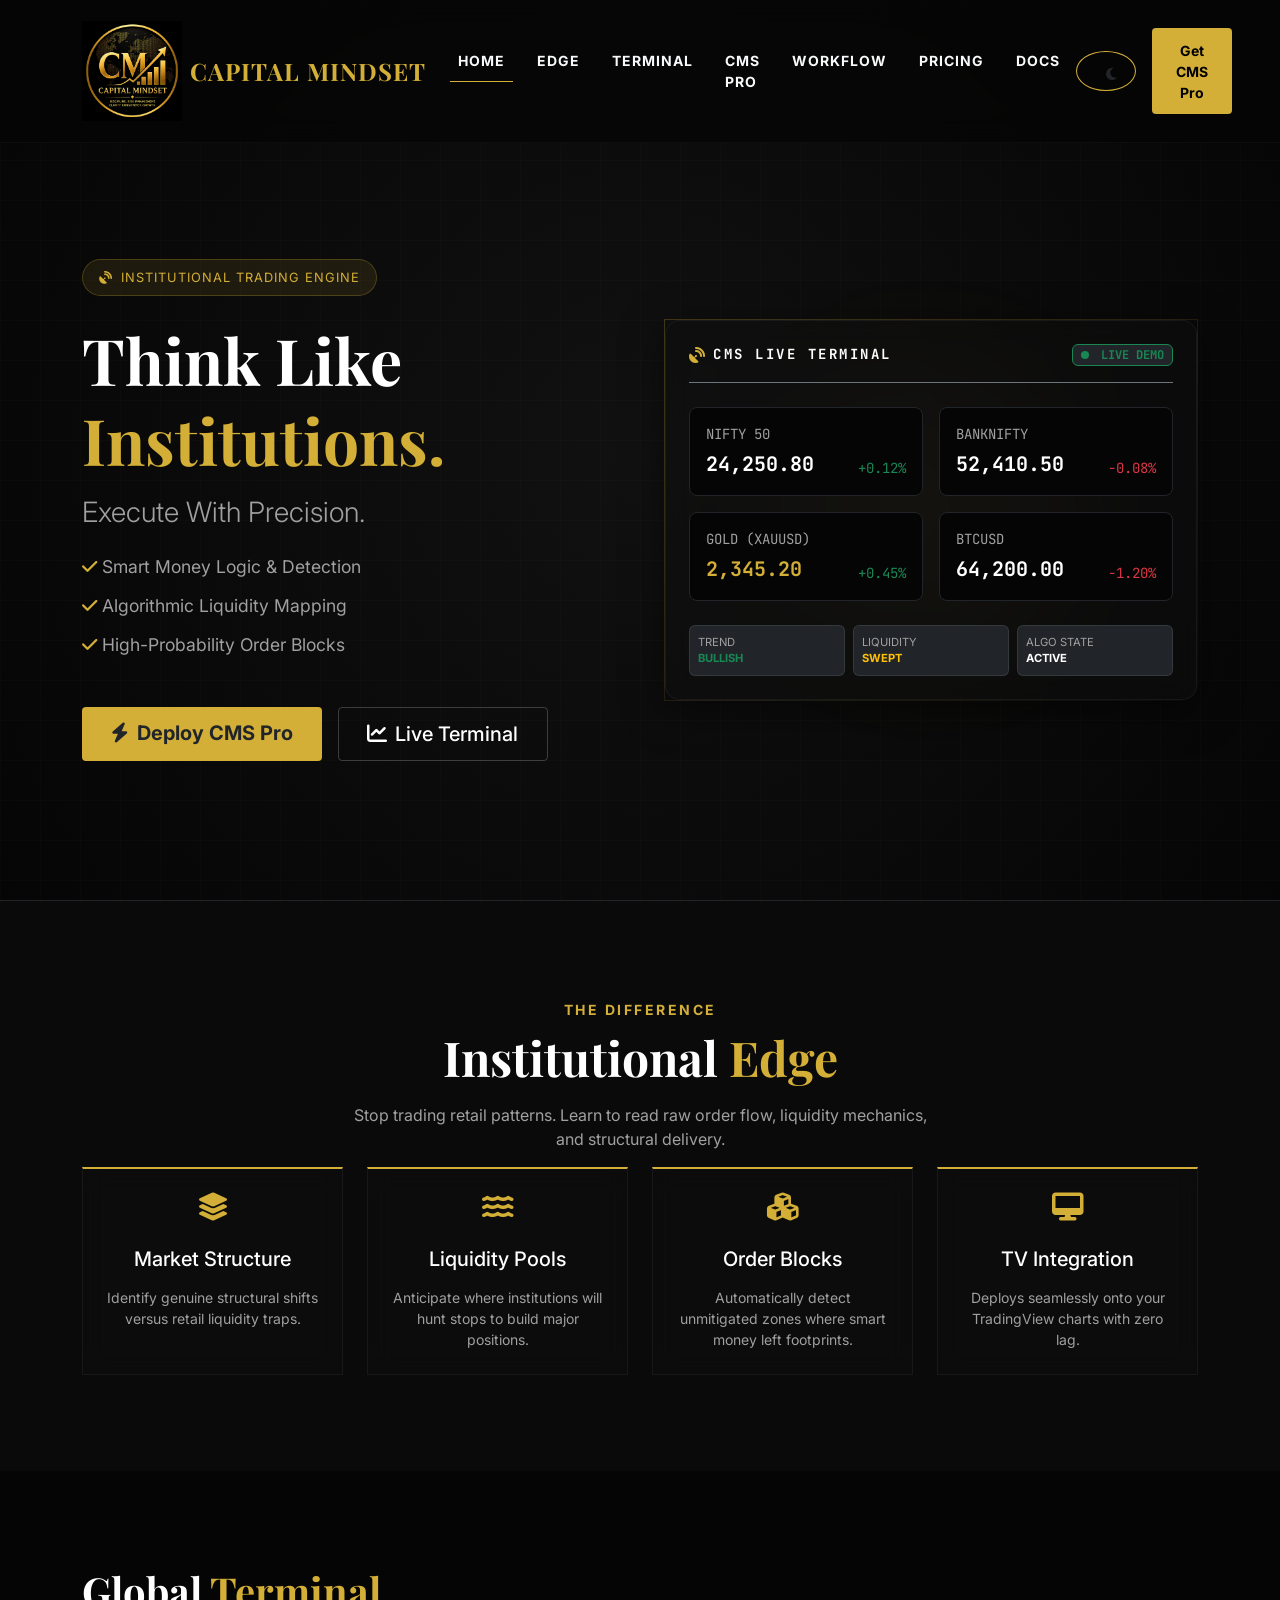
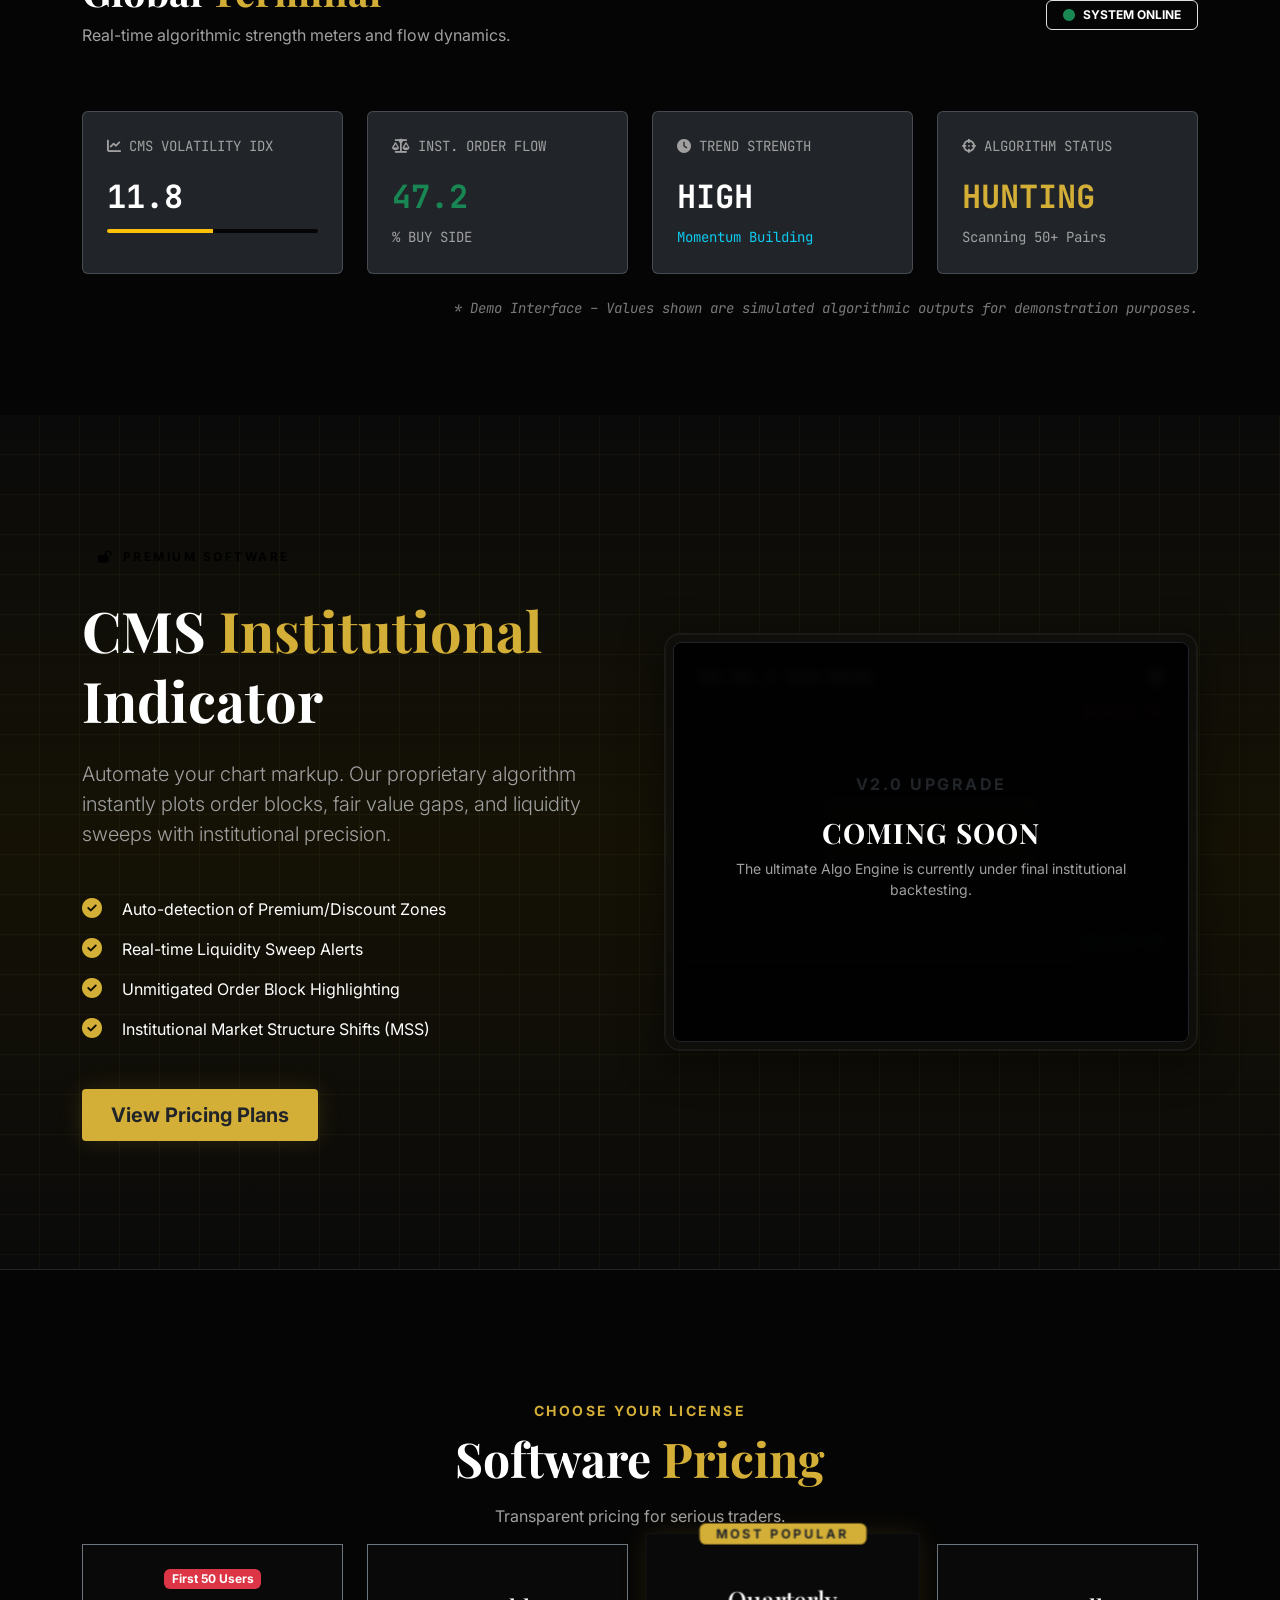
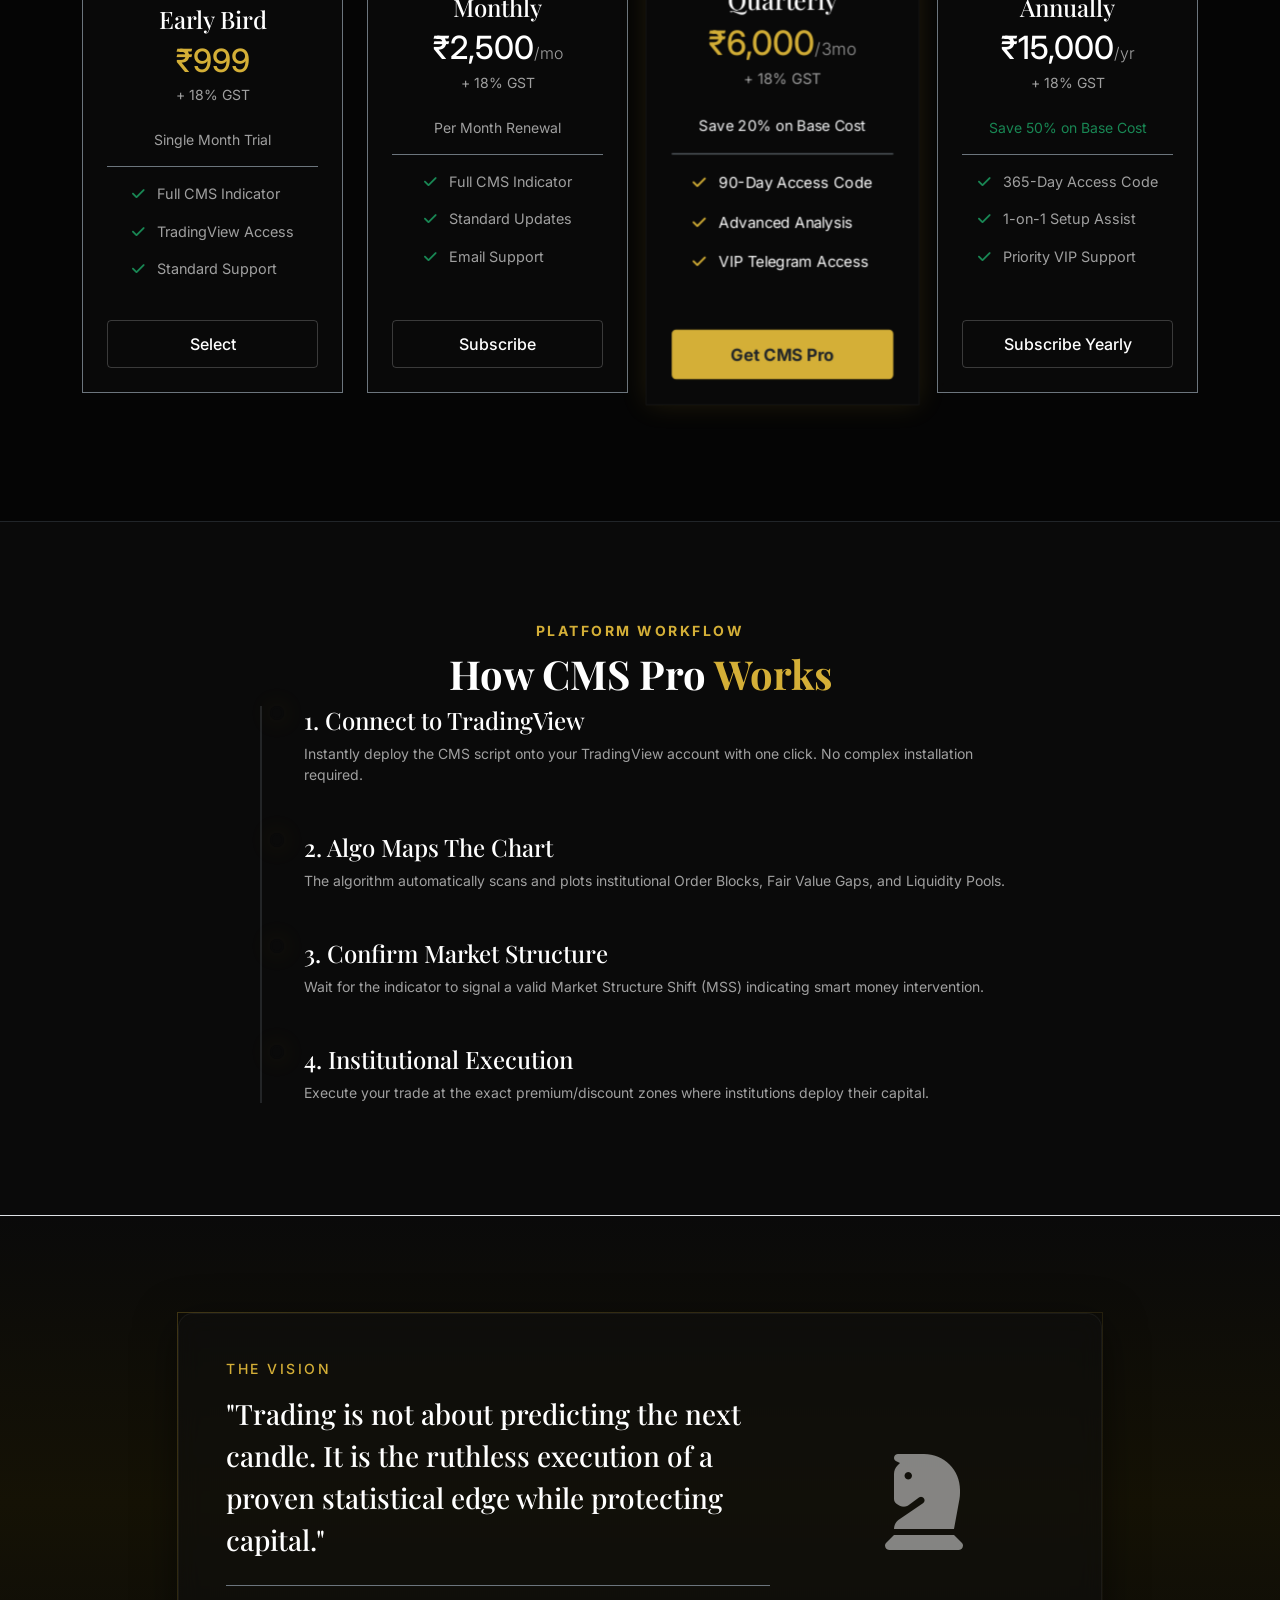
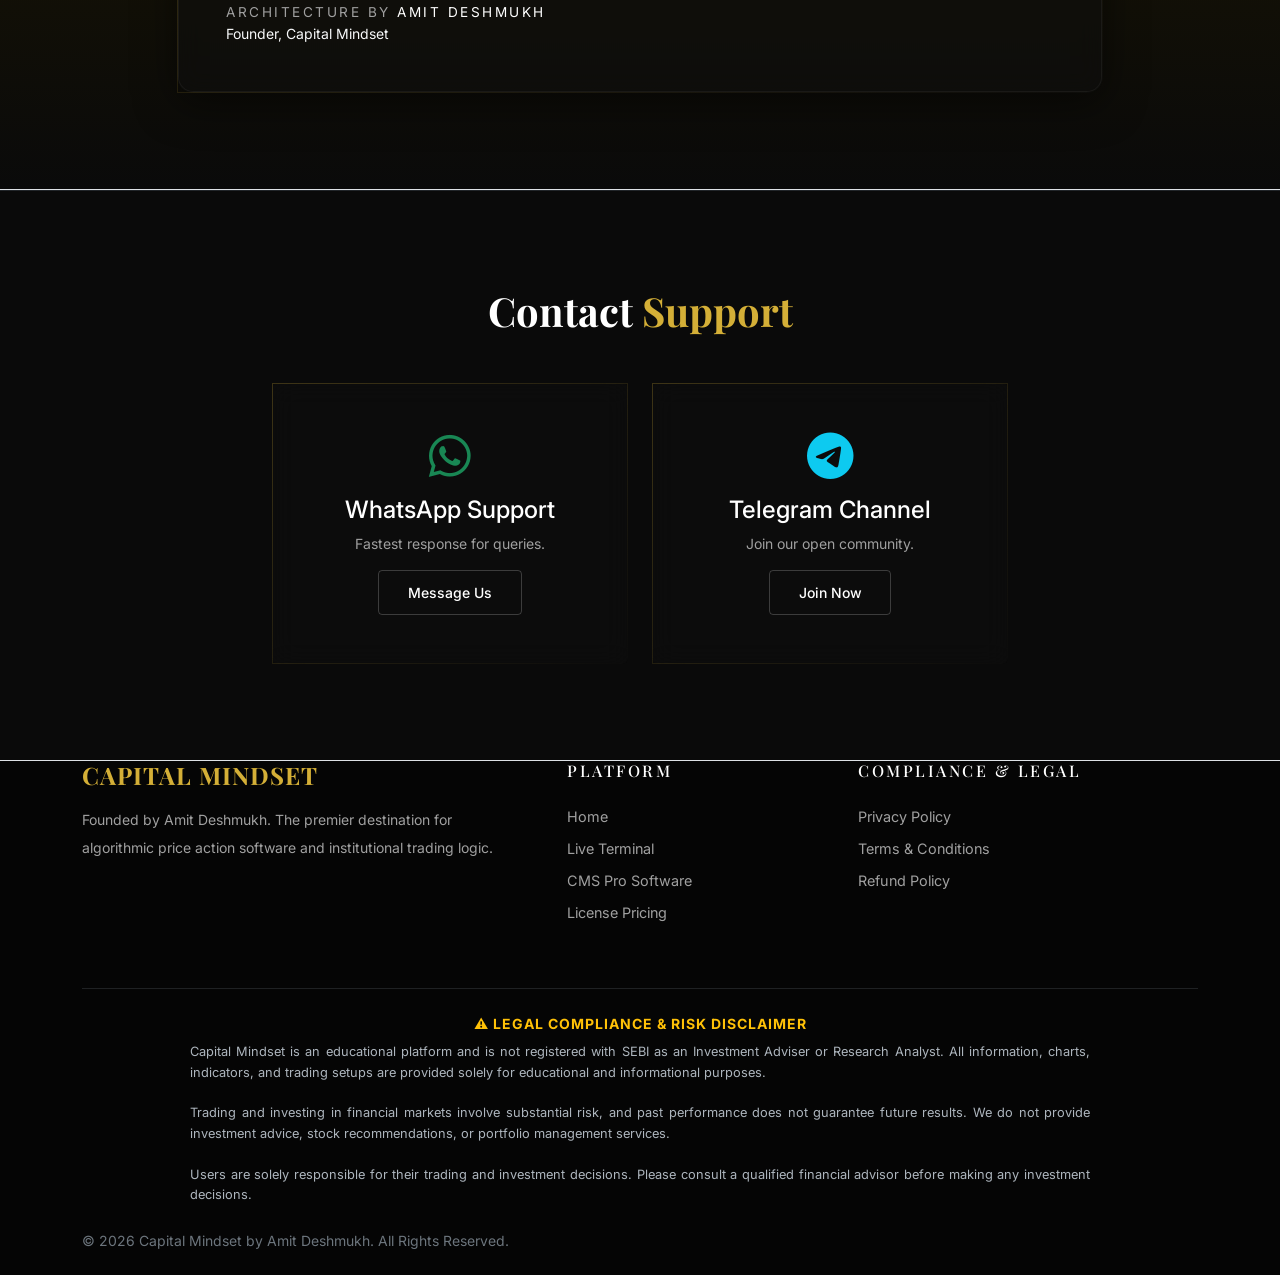
==== index.html @ cb942482 "Update index.html" ====
<!DOCTYPE html>
<html lang="en">
<head>
    <meta charset="UTF-8">
    <meta name="viewport" content="width=device-width, initial-scale=1.0">
    
    <!-- SEO & Advanced Meta Tags -->
    <title>Capital Mindset | Institutional Trading Intelligence Platform</title>
    <meta name="description" content="Access CMS Pro, the premium institutional trading intelligence platform built for serious traders. Track Smart Money Concepts, Order Blocks, and Liquidity zones.">
    <meta name="keywords" content="Capital Mindset, Amit Deshmukh, Institutional Trading, Price Action, CMS Indicator, Nifty Analysis, TradingView, Smart Money Concepts">
    <meta name="author" content="Amit Deshmukh | Capital Mindset">
    <meta name="robots" content="index, follow">
    <meta name="theme-color" content="#0a0a0a">
    
    <!-- Canonical & Favicon -->
    <link rel="canonical" href="https://capitalmindset.co.in/">
    <link rel="icon" href="logo.png" type="image/png">

    <!-- Open Graph / Social Media -->
    <meta property="og:title" content="Capital Mindset | Institutional Edge">
    <meta property="og:description" content="Master the markets with institutional concepts, advanced risk management, and the CMS Indicator.">
    <meta property="og:type" content="website">
    <meta property="og:url" content="https://capitalmindset.co.in/">
    <meta property="og:image" content="https://capitalmindset.co.in/logo.png">
    
    <!-- Twitter Cards -->
    <meta name="twitter:card" content="summary_large_image">
    <meta name="twitter:title" content="Capital Mindset | Institutional Edge">
    <meta name="twitter:description" content="Think Like Institutions. Trade With Discipline.">
    <meta name="twitter:image" content="https://capitalmindset.co.in/logo.png">

    <!-- Schema Markup -->
    <script type="application/ld+json">
    {
      "@context": "https://schema.org",
      "@type": "SoftwareApplication",
      "name": "CMS Pro Indicator",
      "applicationCategory": "FinanceApplication",
      "url": "https://capitalmindset.co.in",
      "publisher": {
        "@type": "Organization",
        "name": "Capital Mindset",
        "founder": {
          "@type": "Person",
          "name": "Amit Deshmukh"
        }
      }
    }
    </script>

    <!-- Fonts (Preloaded for Performance) -->
    <link rel="preconnect" href="https://fonts.googleapis.com">
    <link rel="preconnect" href="https://fonts.gstatic.com" crossorigin>
    <link href="https://fonts.googleapis.com/css2?family=Playfair+Display:ital,wght@0,400;0,600;0,700;1,400&family=Inter:wght@300;400;500;600&family=JetBrains+Mono:wght@400;700&display=swap" rel="stylesheet">

    <!-- Frameworks -->
    <link href="https://cdn.jsdelivr.net/npm/bootstrap@5.3.2/dist/css/bootstrap.min.css" rel="stylesheet">
    <link rel="stylesheet" href="https://cdnjs.cloudflare.com/ajax/libs/font-awesome/6.4.2/css/all.min.css">
    <link href="https://unpkg.com/aos@2.3.1/dist/aos.css" rel="stylesheet">

    <!-- Custom CSS -->
    <link rel="stylesheet" href="style.css">
</head>
<body class="dark-theme">

    <!-- Scroll Progress Bar -->
    <div class="scroll-progress-container">
        <div class="scroll-progress-bar" id="scrollBar"></div>
    </div>

    <!-- Loading Screen -->
    <div id="loader" class="loader-wrapper">
        <div class="loader-content">
            <div class="cms-logo-spinner mb-4 mx-auto">CM</div>
            <h4 class="gold-text font-heading text-uppercase tracking-widest mb-2 text-center">Capital Mindset</h4>
            <p class="text-gray small terminal-font text-center" id="loader-text">Loading Institutional Data... 0%</p>
        </div>
    </div>

    <!-- Premium Sticky Navbar -->
    <nav class="navbar navbar-expand-lg fixed-top glass-nav" id="mainNav">
        <div class="container align-items-center">
            <!-- Logo and Brand -->
            <a class="navbar-brand d-flex align-items-center gap-2 custom-brand" href="#home">
                <img src="logo.png" class="nav-logo" alt="Capital Mindset Logo" style="height: 100px; width: auto;" loading="lazy">                <span class="gold-text fw-bold text-uppercase brand-text font-heading">Capital Mindset</span>
            </a>
            
            <!-- Toggle for Mobile -->
            <button class="navbar-toggler custom-toggler" type="button" data-bs-toggle="collapse" data-bs-target="#navbarNav">
                <i class="fas fa-bars gold-text"></i>
            </button>
            
            <div class="collapse navbar-collapse" id="navbarNav">
                <ul class="navbar-nav mx-auto text-uppercase small fw-bold tracking-wide">
                    <li class="nav-item"><a class="nav-link active" href="#home">Home</a></li>
                    <li class="nav-item"><a class="nav-link" href="#edge">Edge</a></li>
                    <li class="nav-item"><a class="nav-link" href="#terminal">Terminal</a></li>
                    <li class="nav-item"><a class="nav-link" href="#cms-indicator">CMS Pro</a></li>
                    <li class="nav-item"><a class="nav-link" href="#workflow">Workflow</a></li>
                    <li class="nav-item"><a class="nav-link" href="#pricing">Pricing</a></li>
                    <li class="nav-item"><a class="nav-link" href="docs.html">Docs</a></li>
                </ul>
                
                <div class="nav-actions d-flex gap-3 mt-3 mt-lg-0 align-items-center">
                    <!-- Theme Toggle Button -->
                    <button id="theme-toggle" class="btn btn-sm" style="border-radius: 50%; width: 40px; height: 40px; border: 1px solid var(--gold);">
                        <i class="fas fa-moon"></i>
                    </button>
                    <a href="#pricing" class="btn btn-gold btn-sm px-4 fw-bold">Get CMS Pro</a>
                </div>
            </div>
        </div>
    </nav>

    <!-- Split Hero Section -->
    <section id="home" class="hero-section position-relative d-flex align-items-center">
        <div class="hero-bg-overlay"></div>
        <div class="container position-relative z-1 pt-5">
            <div class="row align-items-center g-5 mt-4">
                
                <!-- Left Column: Branding & CTA -->
                <div class="col-lg-6 text-center text-lg-start pe-lg-5" data-aos="fade-right">
                    <div class="badge-premium mb-4 d-inline-block">
                        <i class="fas fa-satellite-dish gold-text me-2"></i>Institutional Trading Engine
                    </div>
                    <h1 class="display-3 fw-bold text-white font-heading mb-3 lh-sm">
                        Think Like <span class="gold-text">Institutions.</span>
                    </h1>
                    <h2 class="h3 text-gray fw-light mb-4">Execute With Precision.</h2>
                    
                    <ul class="hero-features list-unstyled text-gray mb-5 text-start d-inline-block d-lg-block font-body">
                        <li><i class="fas fa-check gold-text"></i> Smart Money Logic & Detection</li>
                        <li><i class="fas fa-check gold-text"></i> Algorithmic Liquidity Mapping</li>
                        <li><i class="fas fa-check gold-text"></i> High-Probability Order Blocks</li>
                    </ul>
                    
                    <div class="d-flex flex-column flex-sm-row gap-3 justify-content-center justify-content-lg-start">
                        <a href="#pricing" class="btn btn-gold btn-lg text-dark fw-bold"><i class="fas fa-bolt me-2"></i>Deploy CMS Pro</a>
                        <a href="#terminal" class="btn btn-outline-light btn-lg"><i class="fas fa-chart-line me-2"></i>Live Terminal</a>
                    </div>
                </div>

                <!-- Right Column: Premium Live Dashboard -->
                <div class="col-lg-6" data-aos="fade-left" data-aos-delay="200">
                    <div class="hero-glow"></div>
                    <div class="glass-panel p-4 rounded-4 shadow-premium border-gradient">
                        <div class="d-flex justify-content-between align-items-center mb-4 border-bottom border-secondary pb-3">
                            <div class="d-flex align-items-center gap-2">
                                <i class="fas fa-satellite-dish gold-text blink"></i>
                                <span class="terminal-font text-white fw-bold small tracking-widest">CMS LIVE TERMINAL</span>
                            </div>
                            <span class="badge bg-dark border border-success text-success terminal-font px-2 py-1">
                                <span class="pulse-dot bg-success"></span> LIVE DEMO
                            </span>
                        </div>

                        <!-- Data Grid -->
                        <div class="row g-3 terminal-font">
                            <div class="col-6">
                                <div class="data-card p-3 rounded-3 bg-black border border-dark">
                                    <span class="text-gray small d-block mb-1">NIFTY 50</span>
                                    <div class="d-flex justify-content-between align-items-end">
                                        <span class="text-white fs-5 fw-bold sim-val" data-base="24250.80">24,250.80</span>
                                        <span class="text-success small sim-pct">+0.12%</span>
                                    </div>
                                </div>
                            </div>
                            <div class="col-6">
                                <div class="data-card p-3 rounded-3 bg-black border border-dark">
                                    <span class="text-gray small d-block mb-1">BANKNIFTY</span>
                                    <div class="d-flex justify-content-between align-items-end">
                                        <span class="text-white fs-5 fw-bold sim-val" data-base="52410.50">52,410.50</span>
                                        <span class="text-danger small sim-pct">-0.08%</span>
                                    </div>
                                </div>
                            </div>
                            <div class="col-6">
                                <div class="data-card p-3 rounded-3 bg-black border border-dark">
                                    <span class="text-gray small d-block mb-1">GOLD (XAUUSD)</span>
                                    <div class="d-flex justify-content-between align-items-end">
                                        <span class="gold-text fs-5 fw-bold sim-val" data-base="2345.20">2,345.20</span>
                                        <span class="text-success small sim-pct">+0.45%</span>
                                    </div>
                                </div>
                            </div>
                            <div class="col-6">
                                <div class="data-card p-3 rounded-3 bg-black border border-dark">
                                    <span class="text-gray small d-block mb-1">BTCUSD</span>
                                    <div class="d-flex justify-content-between align-items-end">
                                        <span class="text-white fs-5 fw-bold sim-val" data-base="64200.00">64,200.00</span>
                                        <span class="text-danger small sim-pct">-1.20%</span>
                                    </div>
                                </div>
                            </div>
                        </div>

                        <!-- Technical Metrics -->
                        <div class="row g-2 mt-3 text-uppercase small" style="font-size: 0.7rem;">
                            <div class="col-4"><div class="metric-box p-2 bg-dark rounded border border-secondary border-opacity-25"><span class="text-gray d-block">Trend</span><span class="text-success fw-bold">BULLISH</span></div></div>
                            <div class="col-4"><div class="metric-box p-2 bg-dark rounded border border-secondary border-opacity-25"><span class="text-gray d-block">Liquidity</span><span class="text-warning fw-bold">SWEPT</span></div></div>
                            <div class="col-4"><div class="metric-box p-2 bg-dark rounded border border-secondary border-opacity-25"><span class="text-gray d-block">Algo State</span><span class="text-white fw-bold">ACTIVE</span></div></div>
                        </div>
                    </div>
                </div>
            </div>
        </div>
    </section>

    <!-- Institutional Edge -->
    <section id="edge" class="py-6 border-top border-dark">
        <div class="container">
            <div class="text-center mb-6" data-aos="fade-up">
                <span class="gold-text text-uppercase tracking-widest small fw-bold">The Difference</span>
                <h2 class="display-5 fw-bold text-white mt-2 font-heading">Institutional <span class="gold-text">Edge</span></h2>
                <p class="text-gray mx-auto mt-3 max-w-600">Stop trading retail patterns. Learn to read raw order flow, liquidity mechanics, and structural delivery.</p>
            </div>

            <div class="row g-4">
                <div class="col-lg-3 col-md-6" data-aos="zoom-in" data-aos-delay="0">
                    <div class="glass-card p-4 h-100 text-center hover-glow border-top-gradient">
                        <div class="icon-wrapper mb-4 mx-auto"><i class="fas fa-layer-group gold-text fs-3"></i></div>
                        <h4 class="text-white h5">Market Structure</h4>
                        <p class="text-gray small mt-3 mb-0">Identify genuine structural shifts versus retail liquidity traps.</p>
                    </div>
                </div>
                <div class="col-lg-3 col-md-6" data-aos="zoom-in" data-aos-delay="100">
                    <div class="glass-card p-4 h-100 text-center hover-glow border-top-gradient">
                        <div class="icon-wrapper mb-4 mx-auto"><i class="fas fa-water gold-text fs-3"></i></div>
                        <h4 class="text-white h5">Liquidity Pools</h4>
                        <p class="text-gray small mt-3 mb-0">Anticipate where institutions will hunt stops to build major positions.</p>
                    </div>
                </div>
                <div class="col-lg-3 col-md-6" data-aos="zoom-in" data-aos-delay="200">
                    <div class="glass-card p-4 h-100 text-center hover-glow border-top-gradient">
                        <div class="icon-wrapper mb-4 mx-auto"><i class="fas fa-cubes gold-text fs-3"></i></div>
                        <h4 class="text-white h5">Order Blocks</h4>
                        <p class="text-gray small mt-3 mb-0">Automatically detect unmitigated zones where smart money left footprints.</p>
                    </div>
                </div>
                <div class="col-lg-3 col-md-6" data-aos="zoom-in" data-aos-delay="300">
                    <div class="glass-card p-4 h-100 text-center hover-glow border-top-gradient">
                        <div class="icon-wrapper mb-4 mx-auto"><i class="fas fa-desktop gold-text fs-3"></i></div>
                        <h4 class="text-white h5">TV Integration</h4>
                        <p class="text-gray small mt-3 mb-0">Deploys seamlessly onto your TradingView charts with zero lag.</p>
                    </div>
                </div>
            </div>
        </div>
    </section>

    <!-- Live Market Terminal Section -->
    <section id="terminal" class="py-6 bg-black position-relative">
        <div class="container">
            <div class="row align-items-center mb-5">
                <div class="col-md-8" data-aos="fade-right">
                    <h2 class="display-6 fw-bold text-white font-heading">Global <span class="gold-text">Terminal</span></h2>
                    <p class="text-gray">Real-time algorithmic strength meters and flow dynamics.</p>
                </div>
                <div class="col-md-4 text-md-end" data-aos="fade-left">
                    <span class="badge border border-gold text-gold px-3 py-2"><i class="fas fa-circle text-success blink me-2"></i>SYSTEM ONLINE</span>
                </div>
            </div>

            <div class="row g-4 terminal-font">
                <div class="col-lg-3 col-sm-6" data-aos="fade-up">
                    <div class="p-4 bg-dark rounded border border-secondary border-opacity-50 h-100">
                        <div class="text-gray small text-uppercase mb-3"><i class="fas fa-chart-line me-2"></i>CMS Volatility Idx</div>
                        <div class="fs-2 fw-bold text-white mb-1 counter" data-target="18.45">0</div>
                        <div class="progress mt-2 bg-black" style="height: 4px;">
                            <div class="progress-bar bg-warning w-50"></div>
                        </div>
                    </div>
                </div>
                <div class="col-lg-3 col-sm-6" data-aos="fade-up" data-aos-delay="100">
                    <div class="p-4 bg-dark rounded border border-secondary border-opacity-50 h-100">
                        <div class="text-gray small text-uppercase mb-3"><i class="fas fa-balance-scale me-2"></i>Inst. Order Flow</div>
                        <div class="fs-2 fw-bold text-success mb-1 counter" data-target="76.2">0</div>
                        <span class="small text-gray">% BUY SIDE</span>
                    </div>
                </div>
                <div class="col-lg-3 col-sm-6" data-aos="fade-up" data-aos-delay="200">
                    <div class="p-4 bg-dark rounded border border-secondary border-opacity-50 h-100">
                        <div class="text-gray small text-uppercase mb-3"><i class="fas fa-clock me-2"></i>Trend Strength</div>
                        <div class="fs-2 fw-bold text-white mb-1">HIGH</div>
                        <span class="small text-info">Momentum Building</span>
                    </div>
                </div>
                <div class="col-lg-3 col-sm-6" data-aos="fade-up" data-aos-delay="300">
                    <div class="p-4 bg-dark rounded border border-secondary border-opacity-50 h-100">
                        <div class="text-gray small text-uppercase mb-3"><i class="fas fa-crosshairs me-2"></i>Algorithm Status</div>
                        <div class="fs-2 fw-bold gold-text mb-1">HUNTING</div>
                        <span class="small text-gray">Scanning 50+ Pairs</span>
                    </div>
                </div>
            </div>
            <div class="text-gray small mt-4 fst-italic terminal-font opacity-75 text-end">
                * Demo Interface – Values shown are simulated algorithmic outputs for demonstration purposes.
            </div>
        </div>
    </section>

    <!-- CMS Institutional Indicator Section (Updated with Coming Soon) -->
    <section id="cms-indicator" class="py-7 bg-premium-gradient position-relative overflow-hidden">
        <div class="bg-grid-overlay"></div>
        <div class="container position-relative z-1">
            <div class="row align-items-center g-5">
                <div class="col-lg-6 text-center text-lg-start" data-aos="fade-right">
                    <span class="badge bg-gold text-black px-3 py-2 fw-bold tracking-widest mb-4">
                        <i class="fas fa-lock-open me-2"></i>PREMIUM SOFTWARE
                    </span>
                    <h2 class="display-4 fw-bold text-white font-heading lh-sm mb-4">
                        CMS <span class="gold-text">Institutional</span> Indicator
                    </h2>
                    <p class="text-gray lead mb-5">Automate your chart markup. Our proprietary algorithm instantly plots order blocks, fair value gaps, and liquidity sweeps with institutional precision.</p>
                    
                    <ul class="list-unstyled text-white mb-5 d-flex flex-column gap-3">
                        <li><i class="fas fa-check-circle gold-text me-3 fs-5"></i> Auto-detection of Premium/Discount Zones</li>
                        <li><i class="fas fa-check-circle gold-text me-3 fs-5"></i> Real-time Liquidity Sweep Alerts</li>
                        <li><i class="fas fa-check-circle gold-text me-3 fs-5"></i> Unmitigated Order Block Highlighting</li>
                        <li><i class="fas fa-check-circle gold-text me-3 fs-5"></i> Institutional Market Structure Shifts (MSS)</li>
                    </ul>

                    <div class="d-flex flex-column flex-sm-row gap-3">
                        <a href="#pricing" class="btn btn-gold btn-lg shadow-gold text-dark fw-bold">View Pricing Plans</a>
                    </div>
                </div>

                <div class="col-lg-6" data-aos="zoom-in">
                    <div class="glass-panel p-2 rounded-4 shadow-premium border-gold position-relative">
                        <!-- Dashboard Preview with Coming Soon Overlay -->
                        <div class="bg-black rounded-3 p-4 border border-dark position-relative overflow-hidden" style="min-height: 400px;">
                            
                            <!-- Coming Soon Blur Overlay -->
                            <div class="position-absolute w-100 h-100 top-0 start-0 d-flex flex-column justify-content-center align-items-center z-2" style="background: rgba(0,0,0,0.75); backdrop-filter: blur(5px);">
                                <span class="badge bg-gold text-dark px-3 py-2 fs-6 mb-3 tracking-widest fw-bold">V2.0 UPGRADE</span>
                                <h3 class="text-white font-heading fw-bold tracking-wide">COMING SOON</h3>
                                <p class="text-gray small text-center px-4">The ultimate Algo Engine is currently under final institutional backtesting.</p>
                            </div>

                            <div class="d-flex justify-content-between align-items-center mb-4 pb-2 border-bottom border-secondary opacity-25">
                                <span class="text-white terminal-font small">CMS PRO // ALGO ENGINE</span>
                                <i class="fas fa-cog text-gray hover-spin"></i>
                            </div>
                            <div class="mock-chart opacity-25">
                                <div class="chart-line text-danger" style="top: 20%; width: 60%;"></div>
                                <span class="chart-label text-danger small terminal-font position-absolute" style="top: 15%; right: 5%;">BEARISH OB</span>
                                
                                <div class="chart-box bg-gold-transparent border border-gold border-opacity-50 position-absolute" style="top: 40%; left: 30%; width: 40%; height: 60px;"></div>
                                <span class="chart-label gold-text small terminal-font position-absolute" style="top: 45%; left: 45%;">FVG</span>
                                
                                <div class="chart-line text-success" style="bottom: 20%; width: 80%;"></div>
                                <span class="chart-label text-success small terminal-font position-absolute" style="bottom: 22%; right: 5%;">BULLISH OB</span>
                            </div>
                        </div>
                    </div>
                </div>
            </div>
        </div>
    </section>

    <!-- Pricing Plans (Updated for Visibility) -->
    <section id="pricing" class="py-7 bg-black border-top border-dark">
        <div class="container">
            <div class="text-center mb-6" data-aos="fade-up">
                <span class="gold-text text-uppercase tracking-widest small fw-bold">Choose Your License</span>
                <h2 class="display-5 fw-bold text-white mt-2 font-heading">Software <span class="gold-text">Pricing</span></h2>
                <p class="text-gray mx-auto mt-3">Transparent pricing for serious traders.</p>
            </div>

            <div class="row g-4 justify-content-center align-items-stretch">
                <!-- Early Bird -->
                <div class="col-lg-3 col-md-6" data-aos="fade-up" data-aos-delay="0">
                    <div class="glass-card p-4 h-100 text-center border-secondary hover-lift d-flex flex-column">
                        <span class="badge bg-danger mb-3 mx-auto">First 50 Users</span>
                        <h4 class="text-white font-heading mb-2">Early Bird</h4>
                        <h2 class="gold-text mb-1">₹999</h2>
                        <div class="text-gray small mb-4">+ 18% GST</div>
                        <p class="text-gray small border-bottom border-secondary pb-3">Single Month Trial</p>
                        <ul class="list-unstyled text-start text-gray mb-4 mx-auto flex-grow-1" style="max-width: 200px; font-size: 0.9rem;">
                            <li class="mb-3"><i class="fas fa-check text-success me-2"></i> Full CMS Indicator</li>
                            <li class="mb-3"><i class="fas fa-check text-success me-2"></i> TradingView Access</li>
                            <li class="mb-3"><i class="fas fa-check text-success me-2"></i> Standard Support</li>
                        </ul>
                        <button class="btn btn-outline-light w-100 mt-auto">Select</button>
                    </div>
                </div>

                <!-- Monthly -->
                <div class="col-lg-3 col-md-6" data-aos="fade-up" data-aos-delay="100">
                    <div class="glass-card p-4 h-100 text-center border-secondary hover-lift d-flex flex-column">
                        <h4 class="text-white font-heading mb-2 mt-4">Monthly</h4>
                        <h2 class="text-white mb-1">₹2,500<span class="fs-6 fw-light text-gray">/mo</span></h2>
                        <div class="text-gray small mb-4">+ 18% GST</div>
                        <p class="text-gray small border-bottom border-secondary pb-3">Per Month Renewal</p>
                        <ul class="list-unstyled text-start text-gray mb-4 mx-auto flex-grow-1" style="max-width: 200px; font-size: 0.9rem;">
                            <li class="mb-3"><i class="fas fa-check text-success me-2"></i> Full CMS Indicator</li>
                            <li class="mb-3"><i class="fas fa-check text-success me-2"></i> Standard Updates</li>
                            <li class="mb-3"><i class="fas fa-check text-success me-2"></i> Email Support</li>
                        </ul>
                        <button class="btn btn-outline-light w-100 mt-auto">Subscribe</button>
                    </div>
                </div>

                <!-- Quarterly (Popular) -->
                <div class="col-lg-3 col-md-6" data-aos="fade-up" data-aos-delay="200">
                    <div class="glass-card p-4 h-100 text-center border-gold shadow-gold position-relative transform-scale-105 z-2 d-flex flex-column">
                        <div class="position-absolute top-0 start-50 translate-middle badge text-dark px-3 py-1 fw-bold tracking-widest small" style="background-color: #D4AF37;">MOST POPULAR</div>
                        <h4 class="text-white font-heading mb-2 mt-4">Quarterly</h4>
                        <h2 class="gold-text mb-1">₹6,000<span class="fs-6 text-gray fw-light">/3mo</span></h2>
                        <div class="text-gray small mb-4">+ 18% GST</div>
                        <p class="text-gold small border-bottom border-secondary pb-3">Save 20% on Base Cost</p>
                        <ul class="list-unstyled text-start text-white mb-4 mx-auto flex-grow-1" style="max-width: 200px; font-size: 0.9rem;">
                            <li class="mb-3"><i class="fas fa-check gold-text me-2"></i> 90-Day Access Code</li>
                            <li class="mb-3"><i class="fas fa-check gold-text me-2"></i> Advanced Analysis</li>
                            <li class="mb-3"><i class="fas fa-check gold-text me-2"></i> VIP Telegram Access</li>
                        </ul>
                        <button class="btn btn-gold w-100 mt-auto text-dark fw-bold">Get CMS Pro</button>
                    </div>
                </div>

                <!-- Yearly -->
                <div class="col-lg-3 col-md-6" data-aos="fade-up" data-aos-delay="300">
                    <div class="glass-card p-4 h-100 text-center border-secondary hover-lift d-flex flex-column">
                        <h4 class="text-white font-heading mb-2 mt-4">Annually</h4>
                        <h2 class="text-white mb-1">₹15,000<span class="fs-6 fw-light text-gray">/yr</span></h2>
                        <div class="text-gray small mb-4">+ 18% GST</div>
                        <p class="text-success small border-bottom border-secondary pb-3">Save 50% on Base Cost</p>
                        <ul class="list-unstyled text-start text-gray mb-4 mx-auto flex-grow-1" style="max-width: 200px; font-size: 0.9rem;">
                            <li class="mb-3"><i class="fas fa-check text-success me-2"></i> 365-Day Access Code</li>
                            <li class="mb-3"><i class="fas fa-check text-success me-2"></i> 1-on-1 Setup Assist</li>
                            <li class="mb-3"><i class="fas fa-check text-success me-2"></i> Priority VIP Support</li>
                        </ul>
                        <button class="btn btn-outline-light w-100 mt-auto">Subscribe Yearly</button>
                    </div>
                </div>
            </div>
        </div>
    </section>

    <!-- How CMS Works -->
    <section id="workflow" class="py-6 border-top border-dark">
        <div class="container">
            <div class="text-center mb-6" data-aos="fade-up">
                <span class="gold-text text-uppercase tracking-widest small fw-bold">Platform Workflow</span>
                <h2 class="display-6 fw-bold text-white mt-2 font-heading">How CMS Pro <span class="gold-text">Works</span></h2>
            </div>

            <div class="roadmap-timeline position-relative px-3 mx-auto" style="max-width: 800px;">
                <!-- Line -->
                <div class="position-absolute bg-secondary opacity-25" style="left: 20px; top: 0; bottom: 0; width: 2px;"></div>
                
                <!-- Steps -->
                <div class="roadmap-item position-relative mb-5 ps-5" data-aos="fade-right">
                    <div class="roadmap-dot position-absolute bg-gold rounded-circle shadow-gold" style="left: 14px; top: 0; width: 14px; height: 14px;"></div>
                    <h4 class="text-white font-heading mb-2">1. Connect to TradingView</h4>
                    <p class="text-gray small">Instantly deploy the CMS script onto your TradingView account with one click. No complex installation required.</p>
                </div>
                <div class="roadmap-item position-relative mb-5 ps-5" data-aos="fade-right" data-aos-delay="100">
                    <div class="roadmap-dot position-absolute bg-gold rounded-circle shadow-gold" style="left: 14px; top: 0; width: 14px; height: 14px;"></div>
                    <h4 class="text-white font-heading mb-2">2. Algo Maps The Chart</h4>
                    <p class="text-gray small">The algorithm automatically scans and plots institutional Order Blocks, Fair Value Gaps, and Liquidity Pools.</p>
                </div>
                <div class="roadmap-item position-relative mb-5 ps-5" data-aos="fade-right" data-aos-delay="200">
                    <div class="roadmap-dot position-absolute bg-gold rounded-circle shadow-gold" style="left: 14px; top: 0; width: 14px; height: 14px;"></div>
                    <h4 class="text-white font-heading mb-2">3. Confirm Market Structure</h4>
                    <p class="text-gray small">Wait for the indicator to signal a valid Market Structure Shift (MSS) indicating smart money intervention.</p>
                </div>
                <div class="roadmap-item position-relative ps-5" data-aos="fade-right" data-aos-delay="300">
                    <div class="roadmap-dot position-absolute bg-gold rounded-circle shadow-gold" style="left: 14px; top: 0; width: 14px; height: 14px;"></div>
                    <h4 class="text-white font-heading mb-2">4. Institutional Execution</h4>
                    <p class="text-gray small">Execute your trade at the exact premium/discount zones where institutions deploy their capital.</p>
                </div>
            </div>
        </div>
    </section>

    <!-- PREMIUM FOUNDER SECTION (Subtle) -->
    <section id="founder" class="py-6 bg-premium-gradient position-relative border-top border-bottom border-gold border-opacity-25">
        <div class="container position-relative z-1">
            <div class="row justify-content-center">
                <div class="col-lg-10">
                    <div class="glass-panel p-5 rounded-4 shadow-premium border-gradient" data-aos="fade-up">
                        <div class="row align-items-center">
                            <div class="col-md-8">
                                <h6 class="gold-text tracking-widest text-uppercase small mb-3">The Vision</h6>
                                <h3 class="text-white font-heading mb-4 lh-base">"Trading is not about predicting the next candle. It is the ruthless execution of a proven statistical edge while protecting capital."</h3>
                                
                                <div class="border-top border-secondary pt-3 mt-4">
                                    <p class="text-white mb-0 font-body text-uppercase tracking-widest" style="font-size: 0.85rem;">
                                        <span class="text-gray">Architecture by</span> Amit Deshmukh
                                    </p>
                                    <p class="text-gold small mb-0 font-mono">Founder, Capital Mindset</p>
                                </div>
                            </div>
                            <div class="col-md-4 text-center mt-4 mt-md-0 d-none d-md-block">
                                <i class="fas fa-chess-knight text-gold opacity-50" style="font-size: 6rem;"></i>
                            </div>
                        </div>
                    </div>
                </div>
            </div>
        </div>
    </section>

    <!-- Contact Support -->
    <section id="contact" class="py-6 border-top border-dark">
        <div class="container">
            <h2 class="text-center text-white display-6 fw-bold font-heading mb-5" data-aos="fade-up">Contact <span class="gold-text">Support</span></h2>
            
            <div class="row g-4 justify-content-center">
                <div class="col-lg-4 col-md-6" data-aos="fade-up">
                    <a href="#" class="glass-card p-5 text-center d-block text-decoration-none hover-glow border-gradient rounded h-100">
                        <i class="fab fa-whatsapp fa-3x text-success mb-3"></i>
                        <h4 class="text-white mb-2">WhatsApp Support</h4>
                        <span class="text-gray small d-block mb-3">Fastest response for queries.</span>
                        <span class="btn btn-outline-light btn-sm mt-auto">Message Us</span>
                    </a>
                </div>
                <div class="col-lg-4 col-md-6" data-aos="fade-up" data-aos-delay="100">
    <a href="https://t.me/capitalmindsetofficial" target="_blank" class="glass-card p-5 text-center d-block text-decoration-none hover-glow border-gradient rounded h-100">
        <i class="fab fa-telegram-plane fa-3x text-info mb-3"></i>
        <h4 class="text-white mb-2">Telegram Channel</h4>
        <span class="text-gray small d-block mb-3">Join our open community.</span>
        <span class="btn btn-outline-light btn-sm mt-auto">Join Now</span>
    </a>
</div>

                    
                </div>
            </div>
        </div>
    </section>

    <!-- Premium Footer -->
    <footer class="bg-black pt-6 pb-4 border-top border-gold border-opacity-50 position-relative">
        <div class="container">
            <div class="row g-5 mb-5">
                <!-- Branding -->
                <div class="col-lg-5">
                    <h3 class="gold-text fw-bold text-uppercase brand-text font-heading mb-3">Capital Mindset</h3>
                    <p class="text-gray small mb-4 pe-lg-4 lh-lg">Founded by Amit Deshmukh. The premier destination for algorithmic price action software and institutional trading logic.</p>
                </div>
                
                <!-- Links -->
                <div class="col-lg-3 col-md-6">
                    <h5 class="text-white font-heading mb-4 fs-6 text-uppercase tracking-widest">Platform</h5>
                    <ul class="list-unstyled footer-links">
                        <li><a href="#home">Home</a></li>
                        <li><a href="#terminal">Live Terminal</a></li>
                        <li><a href="#cms-indicator">CMS Pro Software</a></li>
                        <li><a href="#pricing">License Pricing</a></li>
                    </ul>
                </div>
                
                <!-- Legal -->
                <div class="col-lg-4 col-md-6">
                    <h5 class="text-white font-heading mb-4 fs-6 text-uppercase tracking-widest">Compliance & Legal</h5>
                    <ul class="list-unstyled footer-links">
                        <li><a href="privacy.html">Privacy Policy</a></li>
                        <li><a href="terms.html">Terms & Conditions</a></li>
                        <li><a href="refund.html">Refund Policy</a></li>
                    </ul>
                </div>
            </div>
            
            <hr class="border-secondary opacity-25">
            
            <!-- Strict Legal -->
<div class="text-center mt-4">
    <p class="text-warning small fw-bold text-uppercase tracking-wide mb-2">⚠️ LEGAL COMPLIANCE & RISK DISCLAIMER</p>
    <p class="mx-auto mb-4" style="max-width: 900px; font-size: 0.80rem; text-align: justify; color: #adb5bd; line-height: 1.6;">
        Capital Mindset is an educational platform and is not registered with SEBI as an Investment Adviser or Research Analyst. All information, charts, indicators, and trading setups are provided solely for educational and informational purposes.<br><br>
        Trading and investing in financial markets involve substantial risk, and past performance does not guarantee future results. We do not provide investment advice, stock recommendations, or portfolio management services.<br><br>
        Users are solely responsible for their trading and investment decisions. Please consult a qualified financial advisor before making any investment decisions.
    </p>
</div>
                <p class="text-secondary small mb-0">&copy; <span id="year"></span> Capital Mindset by Amit Deshmukh. All Rights Reserved.</p>
            </div>
        </div>
    </footer>

    <!-- Scripts -->
    <script src="https://code.jquery.com/jquery-3.7.1.min.js"></script>
    <script src="https://cdn.jsdelivr.net/npm/bootstrap@5.3.2/dist/js/bootstrap.bundle.min.js"></script>
    <script src="https://unpkg.com/aos@2.3.1/dist/aos.js"></script>
    <script src="script.js"></script>
</body>
</html>
---- style.css ----
/* ==========================================================================
   Capital Mindset - Premium Institutional Trading Stylesheet
   ========================================================================== */

:root {
    --bg-black: #050505;
    --bg-dark: #0a0a0a;
    --bg-darker: #111111;
    --gold: #D4AF37;
    --gold-dim: rgba(212, 175, 55, 0.1);
    --gold-hover: #F3E5AB;
    --text-white: #F8F9FA;
    --text-gray: #A0A0A0;
    
    --font-heading: 'Playfair Display', serif;
    --font-body: 'Inter', sans-serif;
    --font-mono: 'JetBrains Mono', monospace;
    
    --glass-bg: rgba(15, 15, 15, 0.5);
    --glass-border: rgba(212, 175, 55, 0.25);
}

/* --- Base --- */
* { margin: 0; padding: 0; box-sizing: border-box; }
html { scroll-behavior: smooth; scrollbar-width: thin; scrollbar-color: var(--gold) var(--bg-black); }
body { background-color: var(--bg-dark); color: var(--text-white); font-family: var(--font-body); -webkit-font-smoothing: antialiased; overflow-x: hidden; }

/* Custom Scrollbar */
::-webkit-scrollbar { width: 6px; }
::-webkit-scrollbar-track { background: var(--bg-black); }
::-webkit-scrollbar-thumb { background: var(--gold); border-radius: 10px; }

/* Typography */
.font-heading { font-family: var(--font-heading); }
.font-body { font-family: var(--font-body); }
.terminal-font { font-family: var(--font-mono); }
.gold-text { color: var(--gold) !important; }
.text-gray { color: var(--text-gray) !important; }
.bg-black { background-color: var(--bg-black) !important; }
.bg-darker { background-color: var(--bg-darker) !important; }
.tracking-wide { letter-spacing: 1px; }
.tracking-widest { letter-spacing: 2.5px; }
.py-6 { padding-top: 6rem; padding-bottom: 6rem; }
.py-7 { padding-top: 8rem; padding-bottom: 8rem; }
.max-w-600 { max-width: 600px; }

/* --- UI Enhancements --- */
.scroll-progress-container { position: fixed; top: 0; left: 0; width: 100%; height: 2px; background: transparent; z-index: 10000; }
.scroll-progress-bar { height: 100%; background: var(--gold); width: 0%; box-shadow: 0 0 10px var(--gold); }

/* Loader */
.loader-wrapper { position: fixed; inset: 0; background: var(--bg-black); display: flex; justify-content: center; align-items: center; z-index: 99999; transition: opacity 0.8s, visibility 0.8s; }
.cms-logo-spinner { width: 80px; height: 80px; border: 2px solid var(--glass-border); border-top-color: var(--gold); border-radius: 50%; display: flex; justify-content: center; align-items: center; font-family: var(--font-heading); color: var(--gold); font-size: 20px; animation: spin 1.5s cubic-bezier(0.4, 0, 0.2, 1) infinite; }
@keyframes spin { 100% { transform: rotate(360deg); } }

/* Buttons & Links */
.btn { border-radius: 4px; padding: 0.7rem 1.8rem; transition: all 0.3s; font-family: var(--font-body); font-weight: 500; }
.btn-gold { background: var(--gold); color: #000; border: none; }
.btn-gold:hover { background: var(--gold-hover); transform: translateY(-2px); box-shadow: 0 5px 15px rgba(212, 175, 55, 0.3); }
.btn-outline-light { border: 1px solid rgba(255,255,255,0.2); color: #fff; }
.btn-outline-light:hover { background: #fff; color: #000; }
.btn-outline-gold { border: 1px solid var(--gold); color: var(--gold); }
.btn-outline-gold:hover { background: var(--gold); color: #000; }
.hover-gold:hover { color: var(--gold) !important; }
.hover-underline:hover { text-decoration: underline !important; }

/* Glass & Premium Cards */
.glass-panel, .glass-card { background: var(--glass-bg); backdrop-filter: blur(12px); -webkit-backdrop-filter: blur(12px); border: 1px solid rgba(255,255,255,0.05); transition: all 0.4s; }
.border-gradient { border-image: linear-gradient(to bottom right, var(--glass-border), transparent) 1; border-width: 1px; border-style: solid; }
.border-top-gradient { border-top: 2px solid var(--gold); }
.shadow-premium { box-shadow: 0 10px 40px rgba(0,0,0,0.5), inset 0 0 0 1px rgba(255,255,255,0.05); }
.shadow-gold { box-shadow: 0 0 25px rgba(212, 175, 55, 0.15); }
.hover-lift:hover { transform: translateY(-5px); box-shadow: 0 15px 30px rgba(0,0,0,0.6); }
.hover-glow:hover { border-color: var(--gold); box-shadow: inset 0 0 20px var(--gold-dim); }
.transform-scale-105 { transform: scale(1.05); }

/* --- Navbar --- */
.glass-nav { background: rgba(5,5,5,0.8); backdrop-filter: blur(15px); border-bottom: 1px solid rgba(255,255,255,0.03); padding: 1rem 0; transition: all 0.4s; }
.glass-nav.scrolled { padding: 0.5rem 0; background: rgba(0,0,0,0.95); border-bottom-color: var(--glass-border); box-shadow: 0 5px 20px rgba(0,0,0,0.5); }
    
/* --- Navbar Logo Fix --- */
.nav-logo { height: 60px; width: auto; object-fit: contain; }

.brand-text { font-size: 1.5rem; letter-spacing: 1px; }
.nav-link { color: var(--text-white) !important; position: relative; margin: 0 0.5rem; transition: color 0.3s; }
.nav-link::after { content: ''; position: absolute; bottom: -3px; left: 0; width: 0; height: 1px; background: var(--gold); transition: width 0.3s; }
.nav-link:hover::after, .nav-link.active::after { width: 100%; }
.nav-link:hover { color: var(--gold) !important; }
.custom-toggler { border: none; }
.custom-toggler:focus { box-shadow: none; }

/* --- Hero Section --- */
.hero-section { min-height: 100vh; overflow: hidden; background: radial-gradient(circle at center, #111 0%, var(--bg-black) 100%); }
.hero-bg-overlay { position: absolute; inset: 0; background-image: linear-gradient(rgba(212,175,55,0.02) 1px, transparent 1px), linear-gradient(90deg, rgba(212,175,55,0.02) 1px, transparent 1px); background-size: 40px 40px; }
.hero-glow { position: absolute; top: 50%; left: 50%; transform: translate(-50%, -50%); width: 100%; height: 100%; background: radial-gradient(circle, rgba(212,175,55,0.08) 0%, transparent 60%); filter: blur(40px); pointer-events: none; }
.badge-premium { border: 1px solid var(--glass-border); background: var(--gold-dim); padding: 0.5rem 1rem; border-radius: 30px; font-size: 0.8rem; letter-spacing: 1px; text-transform: uppercase; color: var(--gold); }
.hero-features li { margin-bottom: 0.8rem; font-size: 1.1rem; }
.pulse-dot { display: inline-block; width: 8px; height: 8px; border-radius: 50%; margin-right: 5px; animation: pulse 1.5s infinite; }
@keyframes pulse { 0% { box-shadow: 0 0 0 0 rgba(40, 167, 69, 0.7); } 70% { box-shadow: 0 0 0 6px rgba(40, 167, 69, 0); } 100% { box-shadow: 0 0 0 0 rgba(40, 167, 69, 0); } }
.blink { animation: blinking 1s infinite; }
@keyframes blinking { 50% { opacity: 0; } }

/* --- TV & CMS Areas --- */
.tv-placeholder { background: repeating-linear-gradient(45deg, #0a0a0a, #0a0a0a 10px, #111 10px, #111 20px); }
.bg-premium-gradient { background: linear-gradient(180deg, var(--bg-dark) 0%, #151205 50%, var(--bg-dark) 100%); }
.bg-grid-overlay { position: absolute; inset: 0; background: url('data:image/svg+xml;utf8,<svg width="40" height="40" xmlns="http://www.w3.org/2000/svg"><path d="M0 0h40v40H0z" fill="none"/><path d="M39.5 0v40M0 39.5h40" stroke="rgba(212,175,55,0.05)" stroke-width="1"/></svg>'); }
.hover-spin:hover { animation: spin 2s linear infinite; color: var(--gold) !important; }
.mock-chart { position: absolute; inset: 0; z-index: 0; opacity: 0.8; }
.chart-line { position: absolute; height: 1px; background: currentColor; border-top: 1px dashed currentColor; }
.chart-box { background: rgba(212, 175, 55, 0.1); }

/* --- Workflow / Timeline --- */
.roadmap-timeline { position: relative; }
.roadmap-item { position: relative; }
.roadmap-dot { z-index: 2; border: 2px solid var(--bg-dark); }

/* --- Forms & Footer --- */
.premium-input { background: rgba(255,255,255,0.02); border: 1px solid rgba(255,255,255,0.1); color: white; border-radius: 4px; padding: 0.8rem 1rem; transition: all 0.3s; }
.premium-input:focus { background: rgba(255,255,255,0.05); border-color: var(--gold); color: white; box-shadow: 0 0 10px var(--gold-dim); }
.social-btn { width: 40px; height: 40px; border: 1px solid var(--glass-border); border-radius: 50%; display: flex; align-items: center; justify-content: center; color: var(--text-gray); text-decoration: none; transition: all 0.3s; }
.social-btn:hover { background: var(--gold); color: #000; border-color: var(--gold); transform: translateY(-3px); }
.footer-links li { margin-bottom: 0.5rem; }
.footer-links a { color: var(--text-gray); text-decoration: none; transition: all 0.3s; font-size: 0.9rem; }
.footer-links a:hover { color: var(--gold); padding-left: 5px; }

/* --- Responsive Adjustments --- */
@media (max-width: 991px) {
    .hero-section { text-align: center; padding-top: 100px; }
    .hero-features { text-align: left; margin: 0 auto; display: inline-block; }
    .transform-scale-105 { transform: none; }
    .glass-nav { background: rgba(0,0,0,0.95); }
}

/* --- Light Theme Logic --- */
body.light-theme {
    --bg-black: #FDFBF7 !important;
    --bg-darker: #F4EFE6 !important;
    color: #111111 !important;
    --text-gray: #4A4A4A !important;
    --gold: #B38B22 !important;
    --glass-border: rgba(0, 0, 0, 0.1) !important;
}

body.light-theme .glass-nav,
body.light-theme .glass-panel,
body.light-theme .glass-card {
    background: rgba(253, 251, 247, 0.85) !important;
    border: 1px solid rgba(0, 0, 0, 0.1) !important;
    box-shadow: 0 8px 32px rgba(0, 0, 0, 0.05) !important;
}

body.light-theme .text-white { color: #111111 !important; }
body.light-theme .btn-outline-light { border-color: #111111 !important; color: #111111 !important; }
body.light-theme #theme-toggle { border-color: #111111 !important; color: #111111 !important; }
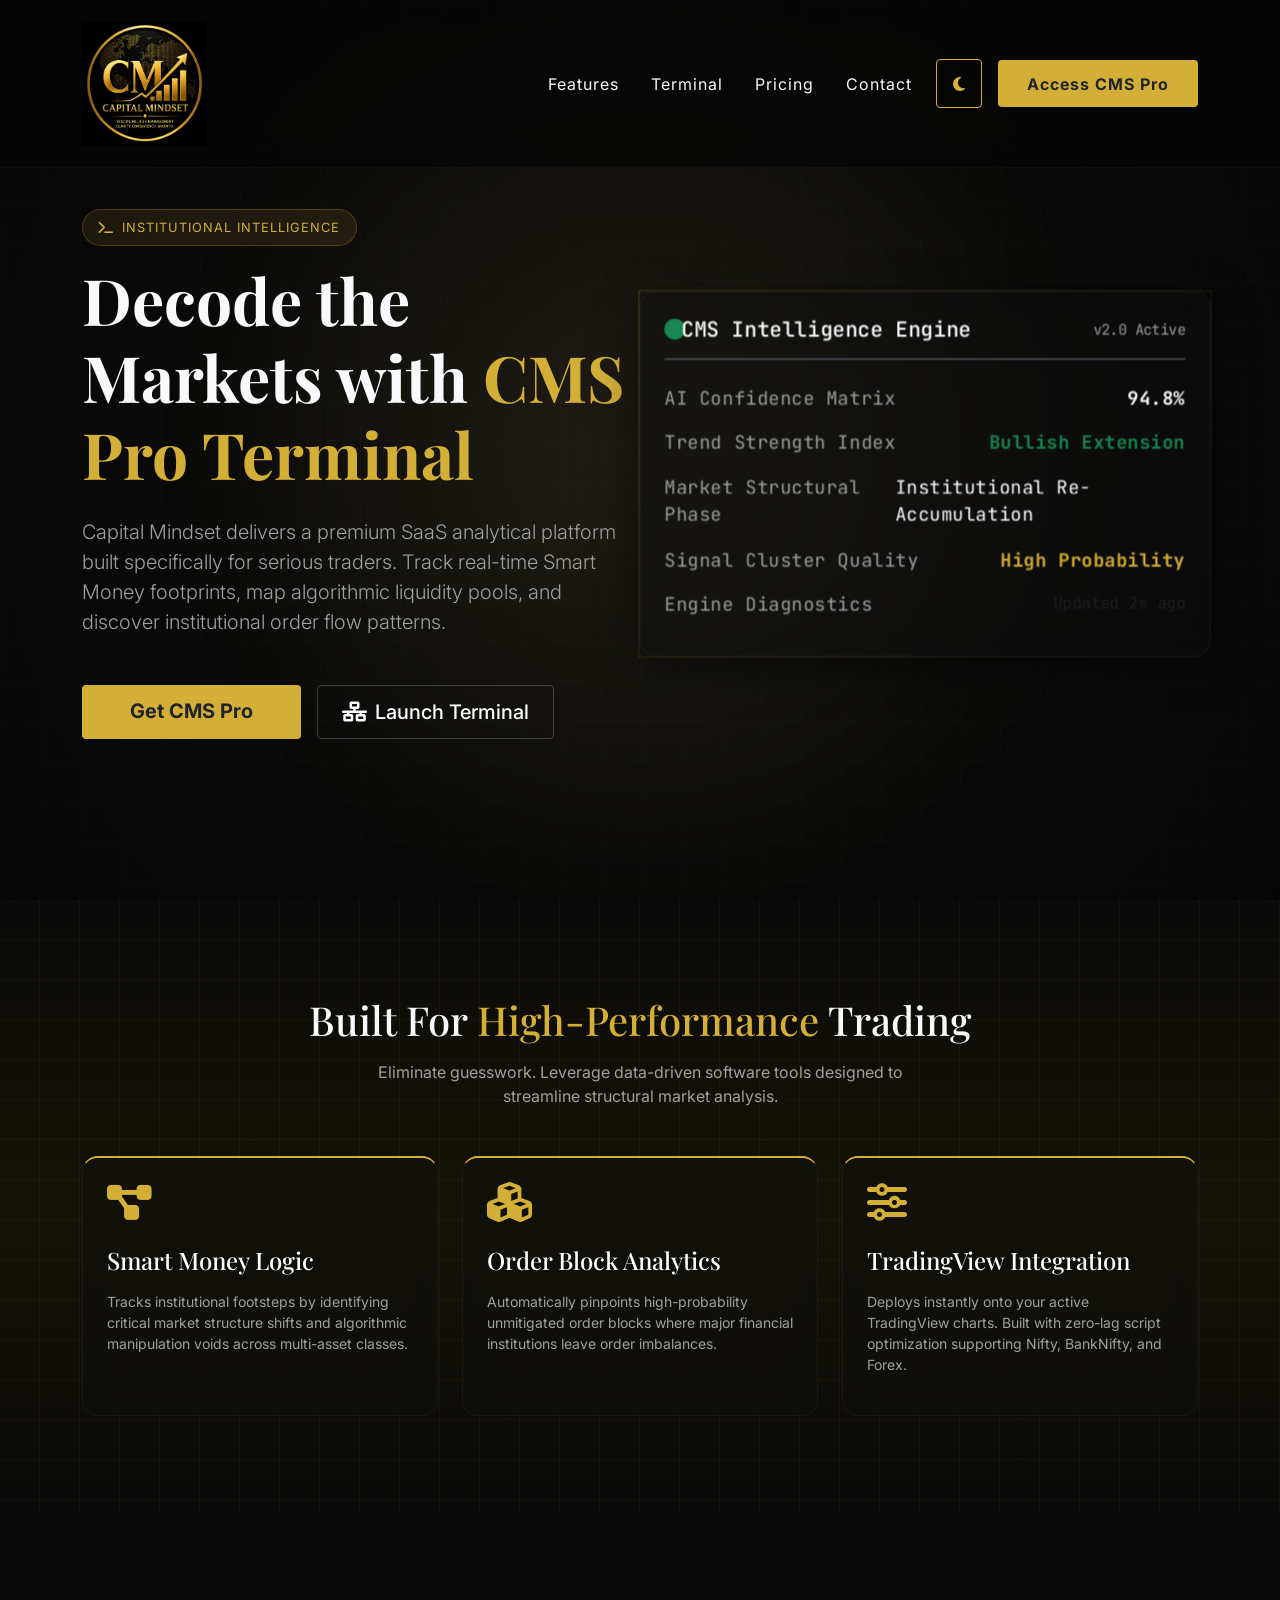
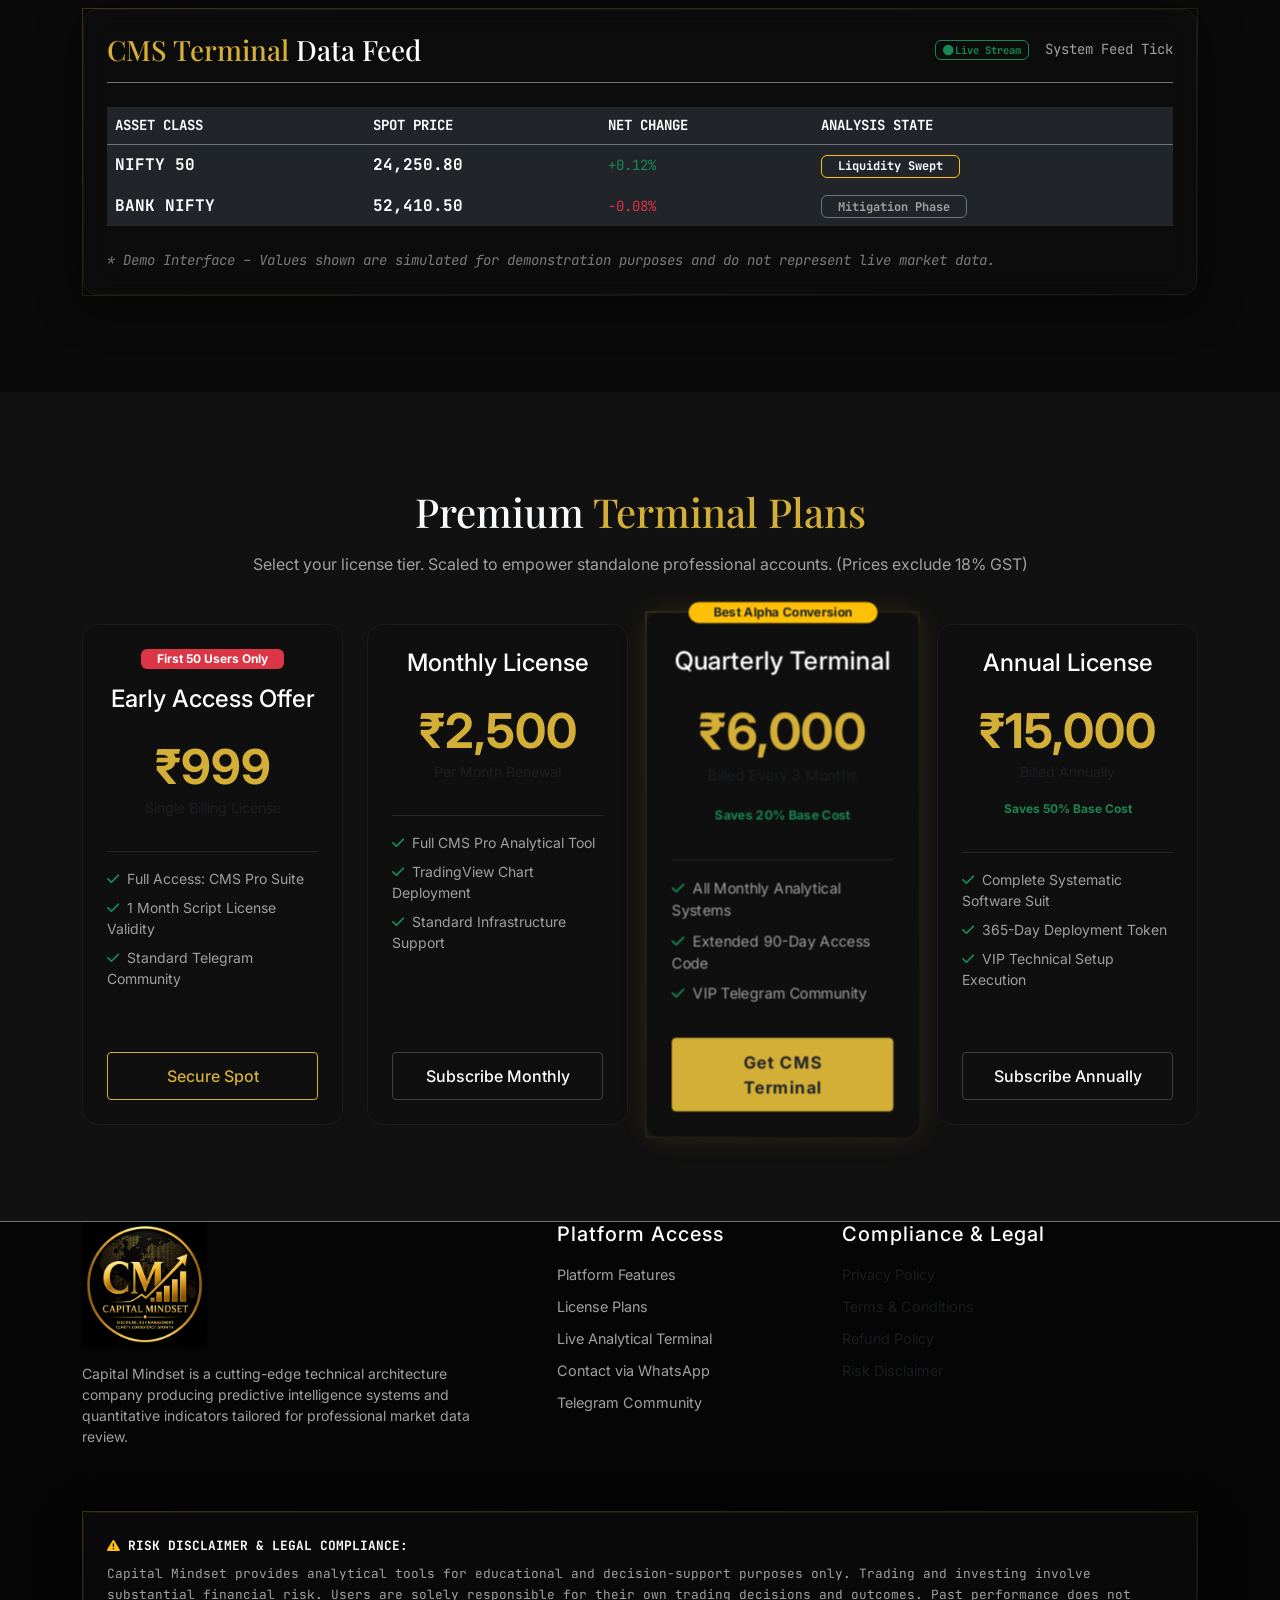
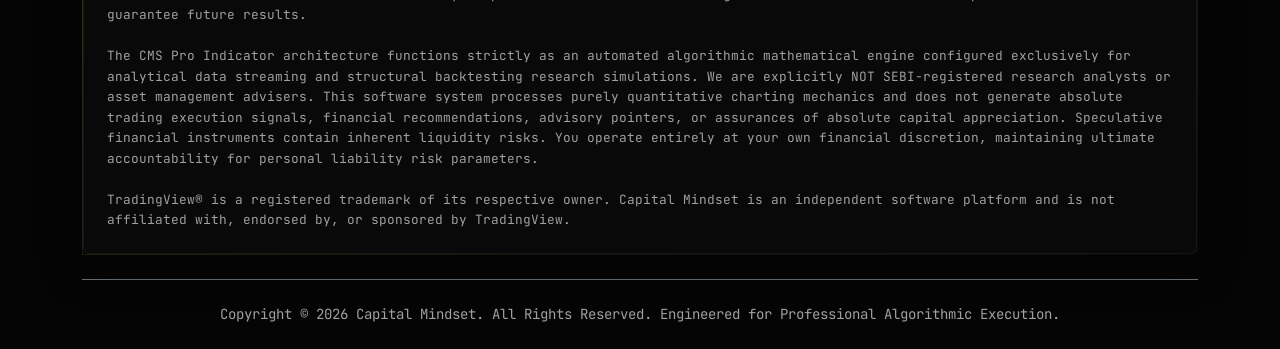
==== commit 3f80dc44: "first commit" ====
--- a/index.html
+++ b/index.html
@@ -1,588 +1,354 @@
-<!DOCTYPE html>
-<html lang="en">
-<head>
-    <meta charset="UTF-8">
-    <meta name="viewport" content="width=device-width, initial-scale=1.0">
-    
-    <!-- SEO & Advanced Meta Tags -->
-    <title>Capital Mindset | Institutional Trading Intelligence Platform</title>
-    <meta name="description" content="Access CMS Pro, the premium institutional trading intelligence platform built for serious traders. Track Smart Money Concepts, Order Blocks, and Liquidity zones.">
-    <meta name="keywords" content="Capital Mindset, Amit Deshmukh, Institutional Trading, Price Action, CMS Indicator, Nifty Analysis, TradingView, Smart Money Concepts">
-    <meta name="author" content="Amit Deshmukh | Capital Mindset">
-    <meta name="robots" content="index, follow">
-    <meta name="theme-color" content="#0a0a0a">
-    
-    <!-- Canonical & Favicon -->
-    <link rel="canonical" href="https://capitalmindset.co.in/">
-    <link rel="icon" href="logo.png" type="image/png">
-
-    <!-- Open Graph / Social Media -->
-    <meta property="og:title" content="Capital Mindset | Institutional Edge">
-    <meta property="og:description" content="Master the markets with institutional concepts, advanced risk management, and the CMS Indicator.">
-    <meta property="og:type" content="website">
-    <meta property="og:url" content="https://capitalmindset.co.in/">
-    <meta property="og:image" content="https://capitalmindset.co.in/logo.png">
-    
-    <!-- Twitter Cards -->
-    <meta name="twitter:card" content="summary_large_image">
-    <meta name="twitter:title" content="Capital Mindset | Institutional Edge">
-    <meta name="twitter:description" content="Think Like Institutions. Trade With Discipline.">
-    <meta name="twitter:image" content="https://capitalmindset.co.in/logo.png">
-
-    <!-- Schema Markup -->
-    <script type="application/ld+json">
-    {
-      "@context": "https://schema.org",
-      "@type": "SoftwareApplication",
-      "name": "CMS Pro Indicator",
-      "applicationCategory": "FinanceApplication",
-      "url": "https://capitalmindset.co.in",
-      "publisher": {
-        "@type": "Organization",
-        "name": "Capital Mindset",
-        "founder": {
-          "@type": "Person",
-          "name": "Amit Deshmukh"
-        }
-      }
-    }
-    </script>
-
-    <!-- Fonts (Preloaded for Performance) -->
-    <link rel="preconnect" href="https://fonts.googleapis.com">
-    <link rel="preconnect" href="https://fonts.gstatic.com" crossorigin>
-    <link href="https://fonts.googleapis.com/css2?family=Playfair+Display:ital,wght@0,400;0,600;0,700;1,400&family=Inter:wght@300;400;500;600&family=JetBrains+Mono:wght@400;700&display=swap" rel="stylesheet">
-
-    <!-- Frameworks -->
-    <link href="https://cdn.jsdelivr.net/npm/bootstrap@5.3.2/dist/css/bootstrap.min.css" rel="stylesheet">
-    <link rel="stylesheet" href="https://cdnjs.cloudflare.com/ajax/libs/font-awesome/6.4.2/css/all.min.css">
-    <link href="https://unpkg.com/aos@2.3.1/dist/aos.css" rel="stylesheet">
-
-    <!-- Custom CSS -->
-    <link rel="stylesheet" href="style.css">
-</head>
-<body class="dark-theme">
-
-    <!-- Scroll Progress Bar -->
-    <div class="scroll-progress-container">
-        <div class="scroll-progress-bar" id="scrollBar"></div>
-    </div>
-
-    <!-- Loading Screen -->
-    <div id="loader" class="loader-wrapper">
-        <div class="loader-content">
-            <div class="cms-logo-spinner mb-4 mx-auto">CM</div>
-            <h4 class="gold-text font-heading text-uppercase tracking-widest mb-2 text-center">Capital Mindset</h4>
-            <p class="text-gray small terminal-font text-center" id="loader-text">Loading Institutional Data... 0%</p>
-        </div>
-    </div>
-
-    <!-- Premium Sticky Navbar -->
-    <nav class="navbar navbar-expand-lg fixed-top glass-nav" id="mainNav">
-        <div class="container align-items-center">
-            <!-- Logo and Brand -->
-            <a class="navbar-brand d-flex align-items-center gap-2 custom-brand" href="#home">
-                <img src="logo.png" class="nav-logo" alt="Capital Mindset Logo" style="height: 100px; width: auto;" loading="lazy">                <span class="gold-text fw-bold text-uppercase brand-text font-heading">Capital Mindset</span>
-            </a>
-            
-            <!-- Toggle for Mobile -->
-            <button class="navbar-toggler custom-toggler" type="button" data-bs-toggle="collapse" data-bs-target="#navbarNav">
-                <i class="fas fa-bars gold-text"></i>
-            </button>
-            
-            <div class="collapse navbar-collapse" id="navbarNav">
-                <ul class="navbar-nav mx-auto text-uppercase small fw-bold tracking-wide">
-                    <li class="nav-item"><a class="nav-link active" href="#home">Home</a></li>
-                    <li class="nav-item"><a class="nav-link" href="#edge">Edge</a></li>
-                    <li class="nav-item"><a class="nav-link" href="#terminal">Terminal</a></li>
-                    <li class="nav-item"><a class="nav-link" href="#cms-indicator">CMS Pro</a></li>
-                    <li class="nav-item"><a class="nav-link" href="#workflow">Workflow</a></li>
-                    <li class="nav-item"><a class="nav-link" href="#pricing">Pricing</a></li>
-                    <li class="nav-item"><a class="nav-link" href="docs.html">Docs</a></li>
-                </ul>
-                
-                <div class="nav-actions d-flex gap-3 mt-3 mt-lg-0 align-items-center">
-                    <!-- Theme Toggle Button -->
-                    <button id="theme-toggle" class="btn btn-sm" style="border-radius: 50%; width: 40px; height: 40px; border: 1px solid var(--gold);">
-                        <i class="fas fa-moon"></i>
-                    </button>
-                    <a href="#pricing" class="btn btn-gold btn-sm px-4 fw-bold">Get CMS Pro</a>
-                </div>
-            </div>
-        </div>
-    </nav>
-
-    <!-- Split Hero Section -->
-    <section id="home" class="hero-section position-relative d-flex align-items-center">
-        <div class="hero-bg-overlay"></div>
-        <div class="container position-relative z-1 pt-5">
-            <div class="row align-items-center g-5 mt-4">
-                
-                <!-- Left Column: Branding & CTA -->
-                <div class="col-lg-6 text-center text-lg-start pe-lg-5" data-aos="fade-right">
-                    <div class="badge-premium mb-4 d-inline-block">
-                        <i class="fas fa-satellite-dish gold-text me-2"></i>Institutional Trading Engine
-                    </div>
-                    <h1 class="display-3 fw-bold text-white font-heading mb-3 lh-sm">
-                        Think Like <span class="gold-text">Institutions.</span>
-                    </h1>
-                    <h2 class="h3 text-gray fw-light mb-4">Execute With Precision.</h2>
-                    
-                    <ul class="hero-features list-unstyled text-gray mb-5 text-start d-inline-block d-lg-block font-body">
-                        <li><i class="fas fa-check gold-text"></i> Smart Money Logic & Detection</li>
-                        <li><i class="fas fa-check gold-text"></i> Algorithmic Liquidity Mapping</li>
-                        <li><i class="fas fa-check gold-text"></i> High-Probability Order Blocks</li>
-                    </ul>
-                    
-                    <div class="d-flex flex-column flex-sm-row gap-3 justify-content-center justify-content-lg-start">
-                        <a href="#pricing" class="btn btn-gold btn-lg text-dark fw-bold"><i class="fas fa-bolt me-2"></i>Deploy CMS Pro</a>
-                        <a href="#terminal" class="btn btn-outline-light btn-lg"><i class="fas fa-chart-line me-2"></i>Live Terminal</a>
-                    </div>
-                </div>
-
-                <!-- Right Column: Premium Live Dashboard -->
-                <div class="col-lg-6" data-aos="fade-left" data-aos-delay="200">
-                    <div class="hero-glow"></div>
-                    <div class="glass-panel p-4 rounded-4 shadow-premium border-gradient">
-                        <div class="d-flex justify-content-between align-items-center mb-4 border-bottom border-secondary pb-3">
-                            <div class="d-flex align-items-center gap-2">
-                                <i class="fas fa-satellite-dish gold-text blink"></i>
-                                <span class="terminal-font text-white fw-bold small tracking-widest">CMS LIVE TERMINAL</span>
-                            </div>
-                            <span class="badge bg-dark border border-success text-success terminal-font px-2 py-1">
-                                <span class="pulse-dot bg-success"></span> LIVE DEMO
-                            </span>
-                        </div>
-
-                        <!-- Data Grid -->
-                        <div class="row g-3 terminal-font">
-                            <div class="col-6">
-                                <div class="data-card p-3 rounded-3 bg-black border border-dark">
-                                    <span class="text-gray small d-block mb-1">NIFTY 50</span>
-                                    <div class="d-flex justify-content-between align-items-end">
-                                        <span class="text-white fs-5 fw-bold sim-val" data-base="24250.80">24,250.80</span>
-                                        <span class="text-success small sim-pct">+0.12%</span>
-                                    </div>
-                                </div>
-                            </div>
-                            <div class="col-6">
-                                <div class="data-card p-3 rounded-3 bg-black border border-dark">
-                                    <span class="text-gray small d-block mb-1">BANKNIFTY</span>
-                                    <div class="d-flex justify-content-between align-items-end">
-                                        <span class="text-white fs-5 fw-bold sim-val" data-base="52410.50">52,410.50</span>
-                                        <span class="text-danger small sim-pct">-0.08%</span>
-                                    </div>
-                                </div>
-                            </div>
-                            <div class="col-6">
-                                <div class="data-card p-3 rounded-3 bg-black border border-dark">
-                                    <span class="text-gray small d-block mb-1">GOLD (XAUUSD)</span>
-                                    <div class="d-flex justify-content-between align-items-end">
-                                        <span class="gold-text fs-5 fw-bold sim-val" data-base="2345.20">2,345.20</span>
-                                        <span class="text-success small sim-pct">+0.45%</span>
-                                    </div>
-                                </div>
-                            </div>
-                            <div class="col-6">
-                                <div class="data-card p-3 rounded-3 bg-black border border-dark">
-                                    <span class="text-gray small d-block mb-1">BTCUSD</span>
-                                    <div class="d-flex justify-content-between align-items-end">
-                                        <span class="text-white fs-5 fw-bold sim-val" data-base="64200.00">64,200.00</span>
-                                        <span class="text-danger small sim-pct">-1.20%</span>
-                                    </div>
-                                </div>
-                            </div>
-                        </div>
-
-                        <!-- Technical Metrics -->
-                        <div class="row g-2 mt-3 text-uppercase small" style="font-size: 0.7rem;">
-                            <div class="col-4"><div class="metric-box p-2 bg-dark rounded border border-secondary border-opacity-25"><span class="text-gray d-block">Trend</span><span class="text-success fw-bold">BULLISH</span></div></div>
-                            <div class="col-4"><div class="metric-box p-2 bg-dark rounded border border-secondary border-opacity-25"><span class="text-gray d-block">Liquidity</span><span class="text-warning fw-bold">SWEPT</span></div></div>
-                            <div class="col-4"><div class="metric-box p-2 bg-dark rounded border border-secondary border-opacity-25"><span class="text-gray d-block">Algo State</span><span class="text-white fw-bold">ACTIVE</span></div></div>
-                        </div>
-                    </div>
-                </div>
-            </div>
-        </div>
-    </section>
-
-    <!-- Institutional Edge -->
-    <section id="edge" class="py-6 border-top border-dark">
-        <div class="container">
-            <div class="text-center mb-6" data-aos="fade-up">
-                <span class="gold-text text-uppercase tracking-widest small fw-bold">The Difference</span>
-                <h2 class="display-5 fw-bold text-white mt-2 font-heading">Institutional <span class="gold-text">Edge</span></h2>
-                <p class="text-gray mx-auto mt-3 max-w-600">Stop trading retail patterns. Learn to read raw order flow, liquidity mechanics, and structural delivery.</p>
-            </div>
-
-            <div class="row g-4">
-                <div class="col-lg-3 col-md-6" data-aos="zoom-in" data-aos-delay="0">
-                    <div class="glass-card p-4 h-100 text-center hover-glow border-top-gradient">
-                        <div class="icon-wrapper mb-4 mx-auto"><i class="fas fa-layer-group gold-text fs-3"></i></div>
-                        <h4 class="text-white h5">Market Structure</h4>
-                        <p class="text-gray small mt-3 mb-0">Identify genuine structural shifts versus retail liquidity traps.</p>
-                    </div>
-                </div>
-                <div class="col-lg-3 col-md-6" data-aos="zoom-in" data-aos-delay="100">
-                    <div class="glass-card p-4 h-100 text-center hover-glow border-top-gradient">
-                        <div class="icon-wrapper mb-4 mx-auto"><i class="fas fa-water gold-text fs-3"></i></div>
-                        <h4 class="text-white h5">Liquidity Pools</h4>
-                        <p class="text-gray small mt-3 mb-0">Anticipate where institutions will hunt stops to build major positions.</p>
-                    </div>
-                </div>
-                <div class="col-lg-3 col-md-6" data-aos="zoom-in" data-aos-delay="200">
-                    <div class="glass-card p-4 h-100 text-center hover-glow border-top-gradient">
-                        <div class="icon-wrapper mb-4 mx-auto"><i class="fas fa-cubes gold-text fs-3"></i></div>
-                        <h4 class="text-white h5">Order Blocks</h4>
-                        <p class="text-gray small mt-3 mb-0">Automatically detect unmitigated zones where smart money left footprints.</p>
-                    </div>
-                </div>
-                <div class="col-lg-3 col-md-6" data-aos="zoom-in" data-aos-delay="300">
-                    <div class="glass-card p-4 h-100 text-center hover-glow border-top-gradient">
-                        <div class="icon-wrapper mb-4 mx-auto"><i class="fas fa-desktop gold-text fs-3"></i></div>
-                        <h4 class="text-white h5">TV Integration</h4>
-                        <p class="text-gray small mt-3 mb-0">Deploys seamlessly onto your TradingView charts with zero lag.</p>
-                    </div>
-                </div>
-            </div>
-        </div>
-    </section>
-
-    <!-- Live Market Terminal Section -->
-    <section id="terminal" class="py-6 bg-black position-relative">
-        <div class="container">
-            <div class="row align-items-center mb-5">
-                <div class="col-md-8" data-aos="fade-right">
-                    <h2 class="display-6 fw-bold text-white font-heading">Global <span class="gold-text">Terminal</span></h2>
-                    <p class="text-gray">Real-time algorithmic strength meters and flow dynamics.</p>
-                </div>
-                <div class="col-md-4 text-md-end" data-aos="fade-left">
-                    <span class="badge border border-gold text-gold px-3 py-2"><i class="fas fa-circle text-success blink me-2"></i>SYSTEM ONLINE</span>
-                </div>
-            </div>
-
-            <div class="row g-4 terminal-font">
-                <div class="col-lg-3 col-sm-6" data-aos="fade-up">
-                    <div class="p-4 bg-dark rounded border border-secondary border-opacity-50 h-100">
-                        <div class="text-gray small text-uppercase mb-3"><i class="fas fa-chart-line me-2"></i>CMS Volatility Idx</div>
-                        <div class="fs-2 fw-bold text-white mb-1 counter" data-target="18.45">0</div>
-                        <div class="progress mt-2 bg-black" style="height: 4px;">
-                            <div class="progress-bar bg-warning w-50"></div>
-                        </div>
-                    </div>
-                </div>
-                <div class="col-lg-3 col-sm-6" data-aos="fade-up" data-aos-delay="100">
-                    <div class="p-4 bg-dark rounded border border-secondary border-opacity-50 h-100">
-                        <div class="text-gray small text-uppercase mb-3"><i class="fas fa-balance-scale me-2"></i>Inst. Order Flow</div>
-                        <div class="fs-2 fw-bold text-success mb-1 counter" data-target="76.2">0</div>
-                        <span class="small text-gray">% BUY SIDE</span>
-                    </div>
-                </div>
-                <div class="col-lg-3 col-sm-6" data-aos="fade-up" data-aos-delay="200">
-                    <div class="p-4 bg-dark rounded border border-secondary border-opacity-50 h-100">
-                        <div class="text-gray small text-uppercase mb-3"><i class="fas fa-clock me-2"></i>Trend Strength</div>
-                        <div class="fs-2 fw-bold text-white mb-1">HIGH</div>
-                        <span class="small text-info">Momentum Building</span>
-                    </div>
-                </div>
-                <div class="col-lg-3 col-sm-6" data-aos="fade-up" data-aos-delay="300">
-                    <div class="p-4 bg-dark rounded border border-secondary border-opacity-50 h-100">
-                        <div class="text-gray small text-uppercase mb-3"><i class="fas fa-crosshairs me-2"></i>Algorithm Status</div>
-                        <div class="fs-2 fw-bold gold-text mb-1">HUNTING</div>
-                        <span class="small text-gray">Scanning 50+ Pairs</span>
-                    </div>
-                </div>
-            </div>
-            <div class="text-gray small mt-4 fst-italic terminal-font opacity-75 text-end">
-                * Demo Interface – Values shown are simulated algorithmic outputs for demonstration purposes.
-            </div>
-        </div>
-    </section>
-
-    <!-- CMS Institutional Indicator Section (Updated with Coming Soon) -->
-    <section id="cms-indicator" class="py-7 bg-premium-gradient position-relative overflow-hidden">
-        <div class="bg-grid-overlay"></div>
-        <div class="container position-relative z-1">
-            <div class="row align-items-center g-5">
-                <div class="col-lg-6 text-center text-lg-start" data-aos="fade-right">
-                    <span class="badge bg-gold text-black px-3 py-2 fw-bold tracking-widest mb-4">
-                        <i class="fas fa-lock-open me-2"></i>PREMIUM SOFTWARE
-                    </span>
-                    <h2 class="display-4 fw-bold text-white font-heading lh-sm mb-4">
-                        CMS <span class="gold-text">Institutional</span> Indicator
-                    </h2>
-                    <p class="text-gray lead mb-5">Automate your chart markup. Our proprietary algorithm instantly plots order blocks, fair value gaps, and liquidity sweeps with institutional precision.</p>
-                    
-                    <ul class="list-unstyled text-white mb-5 d-flex flex-column gap-3">
-                        <li><i class="fas fa-check-circle gold-text me-3 fs-5"></i> Auto-detection of Premium/Discount Zones</li>
-                        <li><i class="fas fa-check-circle gold-text me-3 fs-5"></i> Real-time Liquidity Sweep Alerts</li>
-                        <li><i class="fas fa-check-circle gold-text me-3 fs-5"></i> Unmitigated Order Block Highlighting</li>
-                        <li><i class="fas fa-check-circle gold-text me-3 fs-5"></i> Institutional Market Structure Shifts (MSS)</li>
-                    </ul>
-
-                    <div class="d-flex flex-column flex-sm-row gap-3">
-                        <a href="#pricing" class="btn btn-gold btn-lg shadow-gold text-dark fw-bold">View Pricing Plans</a>
-                    </div>
-                </div>
-
-                <div class="col-lg-6" data-aos="zoom-in">
-                    <div class="glass-panel p-2 rounded-4 shadow-premium border-gold position-relative">
-                        <!-- Dashboard Preview with Coming Soon Overlay -->
-                        <div class="bg-black rounded-3 p-4 border border-dark position-relative overflow-hidden" style="min-height: 400px;">
-                            
-                            <!-- Coming Soon Blur Overlay -->
-                            <div class="position-absolute w-100 h-100 top-0 start-0 d-flex flex-column justify-content-center align-items-center z-2" style="background: rgba(0,0,0,0.75); backdrop-filter: blur(5px);">
-                                <span class="badge bg-gold text-dark px-3 py-2 fs-6 mb-3 tracking-widest fw-bold">V2.0 UPGRADE</span>
-                                <h3 class="text-white font-heading fw-bold tracking-wide">COMING SOON</h3>
-                                <p class="text-gray small text-center px-4">The ultimate Algo Engine is currently under final institutional backtesting.</p>
-                            </div>
-
-                            <div class="d-flex justify-content-between align-items-center mb-4 pb-2 border-bottom border-secondary opacity-25">
-                                <span class="text-white terminal-font small">CMS PRO // ALGO ENGINE</span>
-                                <i class="fas fa-cog text-gray hover-spin"></i>
-                            </div>
-                            <div class="mock-chart opacity-25">
-                                <div class="chart-line text-danger" style="top: 20%; width: 60%;"></div>
-                                <span class="chart-label text-danger small terminal-font position-absolute" style="top: 15%; right: 5%;">BEARISH OB</span>
-                                
-                                <div class="chart-box bg-gold-transparent border border-gold border-opacity-50 position-absolute" style="top: 40%; left: 30%; width: 40%; height: 60px;"></div>
-                                <span class="chart-label gold-text small terminal-font position-absolute" style="top: 45%; left: 45%;">FVG</span>
-                                
-                                <div class="chart-line text-success" style="bottom: 20%; width: 80%;"></div>
-                                <span class="chart-label text-success small terminal-font position-absolute" style="bottom: 22%; right: 5%;">BULLISH OB</span>
-                            </div>
-                        </div>
-                    </div>
-                </div>
-            </div>
-        </div>
-    </section>
-
-    <!-- Pricing Plans (Updated for Visibility) -->
-    <section id="pricing" class="py-7 bg-black border-top border-dark">
-        <div class="container">
-            <div class="text-center mb-6" data-aos="fade-up">
-                <span class="gold-text text-uppercase tracking-widest small fw-bold">Choose Your License</span>
-                <h2 class="display-5 fw-bold text-white mt-2 font-heading">Software <span class="gold-text">Pricing</span></h2>
-                <p class="text-gray mx-auto mt-3">Transparent pricing for serious traders.</p>
-            </div>
-
-            <div class="row g-4 justify-content-center align-items-stretch">
-                <!-- Early Bird -->
-                <div class="col-lg-3 col-md-6" data-aos="fade-up" data-aos-delay="0">
-                    <div class="glass-card p-4 h-100 text-center border-secondary hover-lift d-flex flex-column">
-                        <span class="badge bg-danger mb-3 mx-auto">First 50 Users</span>
-                        <h4 class="text-white font-heading mb-2">Early Bird</h4>
-                        <h2 class="gold-text mb-1">₹999</h2>
-                        <div class="text-gray small mb-4">+ 18% GST</div>
-                        <p class="text-gray small border-bottom border-secondary pb-3">Single Month Trial</p>
-                        <ul class="list-unstyled text-start text-gray mb-4 mx-auto flex-grow-1" style="max-width: 200px; font-size: 0.9rem;">
-                            <li class="mb-3"><i class="fas fa-check text-success me-2"></i> Full CMS Indicator</li>
-                            <li class="mb-3"><i class="fas fa-check text-success me-2"></i> TradingView Access</li>
-                            <li class="mb-3"><i class="fas fa-check text-success me-2"></i> Standard Support</li>
-                        </ul>
-                        <button class="btn btn-outline-light w-100 mt-auto">Select</button>
-                    </div>
-                </div>
-
-                <!-- Monthly -->
-                <div class="col-lg-3 col-md-6" data-aos="fade-up" data-aos-delay="100">
-                    <div class="glass-card p-4 h-100 text-center border-secondary hover-lift d-flex flex-column">
-                        <h4 class="text-white font-heading mb-2 mt-4">Monthly</h4>
-                        <h2 class="text-white mb-1">₹2,500<span class="fs-6 fw-light text-gray">/mo</span></h2>
-                        <div class="text-gray small mb-4">+ 18% GST</div>
-                        <p class="text-gray small border-bottom border-secondary pb-3">Per Month Renewal</p>
-                        <ul class="list-unstyled text-start text-gray mb-4 mx-auto flex-grow-1" style="max-width: 200px; font-size: 0.9rem;">
-                            <li class="mb-3"><i class="fas fa-check text-success me-2"></i> Full CMS Indicator</li>
-                            <li class="mb-3"><i class="fas fa-check text-success me-2"></i> Standard Updates</li>
-                            <li class="mb-3"><i class="fas fa-check text-success me-2"></i> Email Support</li>
-                        </ul>
-                        <button class="btn btn-outline-light w-100 mt-auto">Subscribe</button>
-                    </div>
-                </div>
-
-                <!-- Quarterly (Popular) -->
-                <div class="col-lg-3 col-md-6" data-aos="fade-up" data-aos-delay="200">
-                    <div class="glass-card p-4 h-100 text-center border-gold shadow-gold position-relative transform-scale-105 z-2 d-flex flex-column">
-                        <div class="position-absolute top-0 start-50 translate-middle badge text-dark px-3 py-1 fw-bold tracking-widest small" style="background-color: #D4AF37;">MOST POPULAR</div>
-                        <h4 class="text-white font-heading mb-2 mt-4">Quarterly</h4>
-                        <h2 class="gold-text mb-1">₹6,000<span class="fs-6 text-gray fw-light">/3mo</span></h2>
-                        <div class="text-gray small mb-4">+ 18% GST</div>
-                        <p class="text-gold small border-bottom border-secondary pb-3">Save 20% on Base Cost</p>
-                        <ul class="list-unstyled text-start text-white mb-4 mx-auto flex-grow-1" style="max-width: 200px; font-size: 0.9rem;">
-                            <li class="mb-3"><i class="fas fa-check gold-text me-2"></i> 90-Day Access Code</li>
-                            <li class="mb-3"><i class="fas fa-check gold-text me-2"></i> Advanced Analysis</li>
-                            <li class="mb-3"><i class="fas fa-check gold-text me-2"></i> VIP Telegram Access</li>
-                        </ul>
-                        <button class="btn btn-gold w-100 mt-auto text-dark fw-bold">Get CMS Pro</button>
-                    </div>
-                </div>
-
-                <!-- Yearly -->
-                <div class="col-lg-3 col-md-6" data-aos="fade-up" data-aos-delay="300">
-                    <div class="glass-card p-4 h-100 text-center border-secondary hover-lift d-flex flex-column">
-                        <h4 class="text-white font-heading mb-2 mt-4">Annually</h4>
-                        <h2 class="text-white mb-1">₹15,000<span class="fs-6 fw-light text-gray">/yr</span></h2>
-                        <div class="text-gray small mb-4">+ 18% GST</div>
-                        <p class="text-success small border-bottom border-secondary pb-3">Save 50% on Base Cost</p>
-                        <ul class="list-unstyled text-start text-gray mb-4 mx-auto flex-grow-1" style="max-width: 200px; font-size: 0.9rem;">
-                            <li class="mb-3"><i class="fas fa-check text-success me-2"></i> 365-Day Access Code</li>
-                            <li class="mb-3"><i class="fas fa-check text-success me-2"></i> 1-on-1 Setup Assist</li>
-                            <li class="mb-3"><i class="fas fa-check text-success me-2"></i> Priority VIP Support</li>
-                        </ul>
-                        <button class="btn btn-outline-light w-100 mt-auto">Subscribe Yearly</button>
-                    </div>
-                </div>
-            </div>
-        </div>
-    </section>
-
-    <!-- How CMS Works -->
-    <section id="workflow" class="py-6 border-top border-dark">
-        <div class="container">
-            <div class="text-center mb-6" data-aos="fade-up">
-                <span class="gold-text text-uppercase tracking-widest small fw-bold">Platform Workflow</span>
-                <h2 class="display-6 fw-bold text-white mt-2 font-heading">How CMS Pro <span class="gold-text">Works</span></h2>
-            </div>
-
-            <div class="roadmap-timeline position-relative px-3 mx-auto" style="max-width: 800px;">
-                <!-- Line -->
-                <div class="position-absolute bg-secondary opacity-25" style="left: 20px; top: 0; bottom: 0; width: 2px;"></div>
-                
-                <!-- Steps -->
-                <div class="roadmap-item position-relative mb-5 ps-5" data-aos="fade-right">
-                    <div class="roadmap-dot position-absolute bg-gold rounded-circle shadow-gold" style="left: 14px; top: 0; width: 14px; height: 14px;"></div>
-                    <h4 class="text-white font-heading mb-2">1. Connect to TradingView</h4>
-                    <p class="text-gray small">Instantly deploy the CMS script onto your TradingView account with one click. No complex installation required.</p>
-                </div>
-                <div class="roadmap-item position-relative mb-5 ps-5" data-aos="fade-right" data-aos-delay="100">
-                    <div class="roadmap-dot position-absolute bg-gold rounded-circle shadow-gold" style="left: 14px; top: 0; width: 14px; height: 14px;"></div>
-                    <h4 class="text-white font-heading mb-2">2. Algo Maps The Chart</h4>
-                    <p class="text-gray small">The algorithm automatically scans and plots institutional Order Blocks, Fair Value Gaps, and Liquidity Pools.</p>
-                </div>
-                <div class="roadmap-item position-relative mb-5 ps-5" data-aos="fade-right" data-aos-delay="200">
-                    <div class="roadmap-dot position-absolute bg-gold rounded-circle shadow-gold" style="left: 14px; top: 0; width: 14px; height: 14px;"></div>
-                    <h4 class="text-white font-heading mb-2">3. Confirm Market Structure</h4>
-                    <p class="text-gray small">Wait for the indicator to signal a valid Market Structure Shift (MSS) indicating smart money intervention.</p>
-                </div>
-                <div class="roadmap-item position-relative ps-5" data-aos="fade-right" data-aos-delay="300">
-                    <div class="roadmap-dot position-absolute bg-gold rounded-circle shadow-gold" style="left: 14px; top: 0; width: 14px; height: 14px;"></div>
-                    <h4 class="text-white font-heading mb-2">4. Institutional Execution</h4>
-                    <p class="text-gray small">Execute your trade at the exact premium/discount zones where institutions deploy their capital.</p>
-                </div>
-            </div>
-        </div>
-    </section>
-
-    <!-- PREMIUM FOUNDER SECTION (Subtle) -->
-    <section id="founder" class="py-6 bg-premium-gradient position-relative border-top border-bottom border-gold border-opacity-25">
-        <div class="container position-relative z-1">
-            <div class="row justify-content-center">
-                <div class="col-lg-10">
-                    <div class="glass-panel p-5 rounded-4 shadow-premium border-gradient" data-aos="fade-up">
-                        <div class="row align-items-center">
-                            <div class="col-md-8">
-                                <h6 class="gold-text tracking-widest text-uppercase small mb-3">The Vision</h6>
-                                <h3 class="text-white font-heading mb-4 lh-base">"Trading is not about predicting the next candle. It is the ruthless execution of a proven statistical edge while protecting capital."</h3>
-                                
-                                <div class="border-top border-secondary pt-3 mt-4">
-                                    <p class="text-white mb-0 font-body text-uppercase tracking-widest" style="font-size: 0.85rem;">
-                                        <span class="text-gray">Architecture by</span> Amit Deshmukh
-                                    </p>
-                                    <p class="text-gold small mb-0 font-mono">Founder, Capital Mindset</p>
-                                </div>
-                            </div>
-                            <div class="col-md-4 text-center mt-4 mt-md-0 d-none d-md-block">
-                                <i class="fas fa-chess-knight text-gold opacity-50" style="font-size: 6rem;"></i>
-                            </div>
-                        </div>
-                    </div>
-                </div>
-            </div>
-        </div>
-    </section>
-
-    <!-- Contact Support -->
-    <section id="contact" class="py-6 border-top border-dark">
-        <div class="container">
-            <h2 class="text-center text-white display-6 fw-bold font-heading mb-5" data-aos="fade-up">Contact <span class="gold-text">Support</span></h2>
-            
-            <div class="row g-4 justify-content-center">
-                <div class="col-lg-4 col-md-6" data-aos="fade-up">
-                    <a href="#" class="glass-card p-5 text-center d-block text-decoration-none hover-glow border-gradient rounded h-100">
-                        <i class="fab fa-whatsapp fa-3x text-success mb-3"></i>
-                        <h4 class="text-white mb-2">WhatsApp Support</h4>
-                        <span class="text-gray small d-block mb-3">Fastest response for queries.</span>
-                        <span class="btn btn-outline-light btn-sm mt-auto">Message Us</span>
-                    </a>
-                </div>
-                <div class="col-lg-4 col-md-6" data-aos="fade-up" data-aos-delay="100">
-    <a href="https://t.me/capitalmindsetofficial" target="_blank" class="glass-card p-5 text-center d-block text-decoration-none hover-glow border-gradient rounded h-100">
-        <i class="fab fa-telegram-plane fa-3x text-info mb-3"></i>
-        <h4 class="text-white mb-2">Telegram Channel</h4>
-        <span class="text-gray small d-block mb-3">Join our open community.</span>
-        <span class="btn btn-outline-light btn-sm mt-auto">Join Now</span>
-    </a>
-</div>
-
-                    
-                </div>
-            </div>
-        </div>
-    </section>
-
-    <!-- Premium Footer -->
-    <footer class="bg-black pt-6 pb-4 border-top border-gold border-opacity-50 position-relative">
-        <div class="container">
-            <div class="row g-5 mb-5">
-                <!-- Branding -->
-                <div class="col-lg-5">
-                    <h3 class="gold-text fw-bold text-uppercase brand-text font-heading mb-3">Capital Mindset</h3>
-                    <p class="text-gray small mb-4 pe-lg-4 lh-lg">Founded by Amit Deshmukh. The premier destination for algorithmic price action software and institutional trading logic.</p>
-                </div>
-                
-                <!-- Links -->
-                <div class="col-lg-3 col-md-6">
-                    <h5 class="text-white font-heading mb-4 fs-6 text-uppercase tracking-widest">Platform</h5>
-                    <ul class="list-unstyled footer-links">
-                        <li><a href="#home">Home</a></li>
-                        <li><a href="#terminal">Live Terminal</a></li>
-                        <li><a href="#cms-indicator">CMS Pro Software</a></li>
-                        <li><a href="#pricing">License Pricing</a></li>
-                    </ul>
-                </div>
-                
-                <!-- Legal -->
-                <div class="col-lg-4 col-md-6">
-                    <h5 class="text-white font-heading mb-4 fs-6 text-uppercase tracking-widest">Compliance & Legal</h5>
-                    <ul class="list-unstyled footer-links">
-                        <li><a href="privacy.html">Privacy Policy</a></li>
-                        <li><a href="terms.html">Terms & Conditions</a></li>
-                        <li><a href="refund.html">Refund Policy</a></li>
-                    </ul>
-                </div>
-            </div>
-            
-            <hr class="border-secondary opacity-25">
-            
-            <!-- Strict Legal -->
-<div class="text-center mt-4">
-    <p class="text-warning small fw-bold text-uppercase tracking-wide mb-2">⚠️ LEGAL COMPLIANCE & RISK DISCLAIMER</p>
-    <p class="mx-auto mb-4" style="max-width: 900px; font-size: 0.80rem; text-align: justify; color: #adb5bd; line-height: 1.6;">
-        Capital Mindset is an educational platform and is not registered with SEBI as an Investment Adviser or Research Analyst. All information, charts, indicators, and trading setups are provided solely for educational and informational purposes.<br><br>
-        Trading and investing in financial markets involve substantial risk, and past performance does not guarantee future results. We do not provide investment advice, stock recommendations, or portfolio management services.<br><br>
-        Users are solely responsible for their trading and investment decisions. Please consult a qualified financial advisor before making any investment decisions.
-    </p>
-</div>
-                <p class="text-secondary small mb-0">&copy; <span id="year"></span> Capital Mindset by Amit Deshmukh. All Rights Reserved.</p>
-            </div>
-        </div>
-    </footer>
-
-    <!-- Scripts -->
-    <script src="https://code.jquery.com/jquery-3.7.1.min.js"></script>
-    <script src="https://cdn.jsdelivr.net/npm/bootstrap@5.3.2/dist/js/bootstrap.bundle.min.js"></script>
-    <script src="https://unpkg.com/aos@2.3.1/dist/aos.js"></script>
-    <script src="script.js"></script>
-</body>
-</html>
+<!DOCTYPE html>
+<html lang="en">
+<head>
+    <!-- Premium FinTech SEO Meta Tags -->
+    <meta charset="UTF-8">
+    <meta name="viewport" content="width=device-width, initial-scale=1.0">
+    <title>Capital Mindset | Institutional SMC Indicator for TradingView</title>
+    <meta name="description" content="Automate your chart markup with CMS Pro. Advanced technical analysis software featuring Smart Money Concepts, Order Blocks, and Liquidity mapping for TradingView.">
+    <meta name="keywords" content="Capital Mindset, CMS Pro, Institutional Trading, Smart Money Concepts, TradingView Indicator, Order Blocks, Nifty Analysis">
+    <meta name="author" content="Capital Mindset">
+    <meta name="robots" content="index, follow">
+    
+    <!-- Canonical URL & Favicon -->
+    <link rel="canonical" href="https://capitalmindset.co.in/">
+    <link rel="icon" type="image/png" href="logo.png">
+    
+    <!-- Open Graph / Facebook -->
+    <meta property="og:type" content="website">
+    <meta property="og:url" content="https://capitalmindset.co.in">
+    <meta property="og:title" content="Capital Mindset | Institutional SMC Indicator for TradingView">
+    <meta property="og:description" content="Automate your chart markup with CMS Pro. Advanced technical analysis software featuring Smart Money Concepts, Order Blocks, and Liquidity mapping for TradingView.">
+    <meta property="og:image" content="https://capitalmindset.co.in/logo.png">
+
+    <!-- Twitter -->
+    <meta property="twitter:card" content="summary_large_image">
+    <meta property="twitter:url" content="https://capitalmindset.co.in">
+    <meta property="twitter:title" content="Capital Mindset | Institutional SMC Indicator for TradingView">
+    <meta property="twitter:description" content="Automate your chart markup with CMS Pro. Advanced technical analysis software featuring Smart Money Concepts, Order Blocks, and Liquidity mapping for TradingView.">
+    <meta property="twitter:image" content="https://capitalmindset.co.in/logo.png">
+
+    <!-- Fonts & Third-Party Library CDNs -->
+    <link rel="preconnect" href="https://fonts.googleapis.com">
+    <link rel="preconnect" href="https://fonts.gstatic.com" crossorigin>
+    <link href="https://fonts.googleapis.com/css2?family=Inter:wght@300;400;500;600;700&family=JetBrains+Mono:wght@400;700&family=Playfair+Display:wght@400;600;700&display=swap" rel="stylesheet">
+    <link href="https://cdn.jsdelivr.net/npm/bootstrap@5.3.0/dist/css/bootstrap.min.css" rel="stylesheet">
+    <link href="https://unpkg.com/aos@2.3.1/dist/aos.css" rel="stylesheet">
+    <link rel="stylesheet" href="https://cdnjs.cloudflare.com/ajax/libs/font-awesome/6.4.0/css/all.min.css">
+    
+    <!-- Core Custom Stylesheet -->
+    <link rel="stylesheet" href="style.css">
+</head>
+<body>
+
+    <!-- Scroll Progress Tracker -->
+    <div class="scroll-progress-container">
+        <div class="scroll-progress-bar" id="scrollBar"></div>
+    </div>
+
+    <!-- App System Loader -->
+    <div id="loader" class="loader-wrapper" aria-live="polite">
+        <div class="text-center">
+            <div class="cms-logo-spinner mx-auto mb-3">CM</div>
+            <p id="loader-text" class="terminal-font text-gold small tracking-widest">Loading Institutional Data... 0%</p>
+        </div>
+    </div>
+
+    <!-- Navigation Header -->
+    <nav id="mainNav" class="navbar navbar-expand-lg fixed-top glass-nav" aria-label="Main Navigation">
+        <div class="container">
+            <a class="navbar-brand d-flex align-items-center" href="#">
+                <img src="logo.png" alt="Capital Mindset Logo" class="nav-logo me-2" loading="lazy">
+            </a>
+            <button class="navbar-toggler custom-toggler" type="button" data-bs-toggle="collapse" data-bs-target="#navbarNav" aria-controls="navbarNav" aria-expanded="false" aria-label="Toggle navigation">
+                <i class="fas fa-bars text-gold"></i>
+            </button>
+            <div class="collapse navbar-collapse" id="navbarNav">
+                <ul class="navbar-nav ms-auto align-items-center">
+                    <li class="nav-item"><a class="nav-link font-body tracking-wide" href="#features">Features</a></li>
+                    <li class="nav-item"><a class="nav-link font-body tracking-wide" href="#terminal">Terminal</a></li>
+                    <li class="nav-item"><a class="nav-link font-body tracking-wide" href="#pricing">Pricing</a></li>
+                    <li class="nav-item"><a class="nav-link font-body tracking-wide" href="#contact">Contact</a></li>
+                    <li class="nav-item ms-lg-2 mt-2 mt-lg-0">
+                        <button id="theme-toggle" class="btn btn-outline-gold px-3" aria-label="Toggle light and dark theme">
+                            <i class="fas fa-moon"></i>
+                        </button>
+                    </li>
+                    <li class="nav-item ms-lg-3 mt-3 mt-lg-0">
+                        <a href="#pricing" class="btn btn-gold text-dark font-body fw-bold tracking-wide">Access CMS Pro</a>
+                    </li>
+                </ul>
+            </div>
+        </div>
+    </nav>
+
+    <!-- Hero Showcase Section -->
+    <section class="hero-section position-relative d-flex align-items-center py-7">
+        <div class="hero-bg-overlay"></div>
+        <div class="hero-glow"></div>
+        <div class="container position-relative z-index-1 mt-5">
+            <div class="row align-items-center">
+                <div class="col-lg-6" data-aos="fade-right">
+                    <span class="badge-premium mb-3 d-inline-block"><i class="fas fa-terminal me-2"></i>Institutional Intelligence</span>
+                    <h1 class="display-3 font-heading fw-bold mb-4">
+                        Decode the Markets with <span class="gold-text">CMS Pro Terminal</span>
+                    </h1>
+                    <p class="lead text-gray mb-5 max-w-600 font-body">
+                        Capital Mindset delivers a premium SaaS analytical platform built specifically for serious traders. Track real-time Smart Money footprints, map algorithmic liquidity pools, and discover institutional order flow patterns.
+                    </p>
+                    <div class="d-flex flex-wrap gap-3">
+                        <a href="#pricing" class="btn btn-gold btn-lg text-dark fw-bold px-5">Get CMS Pro</a>
+                        <a href="#terminal" class="btn btn-outline-light btn-lg px-4"><i class="fas fa-network-wired me-2"></i>Launch Terminal</a>
+                    </div>
+                </div>
+                <div class="col-lg-6 mt-5 mt-lg-0" data-aos="fade-left" data-aos-delay="200">
+                    <div class="glass-panel p-4 rounded-4 shadow-premium border-gradient position-relative transform-scale-105">
+                        <div class="d-flex justify-content-between align-items-center mb-4 border-bottom border-secondary pb-3">
+                            <h5 class="text-white m-0 terminal-font"><i class="fas fa-circle text-success pulse-dot me-2"></i>CMS Intelligence Engine</h5>
+                            <span class="text-gray small terminal-font">v2.0 Active</span>
+                        </div>
+                        <ul class="list-unstyled hero-features text-gray terminal-font mb-0">
+                            <li class="d-flex justify-content-between mb-3"><span>AI Confidence Matrix</span> <span class="text-white fw-bold">94.8%</span></li>
+                            <li class="d-flex justify-content-between mb-3"><span>Trend Strength Index</span> <span class="text-success fw-bold">Bullish Extension</span></li>
+                            <li class="d-flex justify-content-between mb-3"><span>Market Structural Phase</span> <span class="text-white">Institutional Re-Accumulation</span></li>
+                            <li class="d-flex justify-content-between mb-3"><span>Signal Cluster Quality</span> <span class="gold-text fw-bold">High Probability</span></li>
+                            <li class="d-flex justify-content-between"><span>Engine Diagnostics</span> <span class="text-muted small">Updated 2s ago</span></li>
+                        </ul>
+                    </div>
+                </div>
+            </div>
+        </div>
+    </section>
+
+    <!-- SaaS Ecosystem Features Section -->
+    <section id="features" class="py-6 bg-premium-gradient position-relative">
+        <div class="bg-grid-overlay"></div>
+        <div class="container position-relative">
+            <div class="text-center mb-5" data-aos="fade-up">
+                <h2 class="font-heading h1 mb-3">Built For <span class="gold-text">High-Performance</span> Trading</h2>
+                <p class="text-gray font-body max-w-600 mx-auto">Eliminate guesswork. Leverage data-driven software tools designed to streamline structural market analysis.</p>
+            </div>
+            <div class="row g-4">
+                <div class="col-md-4" data-aos="fade-up" data-aos-delay="100">
+                    <div class="glass-card p-4 rounded-4 h-100 hover-lift border-top-gradient">
+                        <i class="fas fa-project-diagram fs-1 gold-text mb-4"></i>
+                        <h4 class="text-white font-heading mb-3">Smart Money Logic</h4>
+                        <p class="text-gray font-body small">Tracks institutional footsteps by identifying critical market structure shifts and algorithmic manipulation voids across multi-asset classes.</p>
+                    </div>
+                </div>
+                <div class="col-md-4" data-aos="fade-up" data-aos-delay="200">
+                    <div class="glass-card p-4 rounded-4 h-100 hover-lift border-top-gradient">
+                        <i class="fas fa-cubes fs-1 gold-text mb-4"></i>
+                        <h4 class="text-white font-heading mb-3">Order Block Analytics</h4>
+                        <p class="text-gray font-body small">Automatically pinpoints high-probability unmitigated order blocks where major financial institutions leave order imbalances.</p>
+                    </div>
+                </div>
+                <div class="col-md-4" data-aos="fade-up" data-aos-delay="300">
+                    <div class="glass-card p-4 rounded-4 h-100 hover-lift border-top-gradient">
+                        <i class="fas fa-sliders-h fs-1 gold-text mb-4"></i>
+                        <h4 class="text-white font-heading mb-3">TradingView Integration</h4>
+                        <p class="text-gray font-body small">Deploys instantly onto your active TradingView charts. Built with zero-lag script optimization supporting Nifty, BankNifty, and Forex.</p>
+                    </div>
+                </div>
+            </div>
+        </div>
+    </section>
+
+    <!-- Interactive Live Terminal Section Layout -->
+    <section id="terminal" class="py-6 position-relative">
+        <div class="container">
+            <div class="glass-panel p-4 rounded-4 shadow-premium border-gradient">
+                <div class="d-flex flex-wrap justify-content-between align-items-center mb-4 border-bottom border-secondary pb-3">
+                    <h3 class="font-heading text-white mb-2 mb-md-0"><span class="gold-text">CMS Terminal</span> Data Feed</h3>
+                    <div class="terminal-font small text-gray">
+                        <span class="badge bg-success-dim text-success border border-success me-2"><i class="fas fa-circle pulse-dot me-1"></i>Live Stream</span>
+                        System Feed Tick
+                    </div>
+                </div>
+                
+                <div class="table-responsive">
+                    <table class="table table-dark table-borderless align-middle terminal-font mb-0" style="background: transparent;">
+                        <thead>
+                            <tr class="text-muted border-bottom border-secondary small">
+                                <th>ASSET CLASS</th>
+                                <th>SPOT PRICE</th>
+                                <th>NET CHANGE</th>
+                                <th>ANALYSIS STATE</th>
+                            </tr>
+                        </thead>
+                        <tbody>
+                            <tr>
+                                <td class="text-white fw-bold">NIFTY 50</td>
+                                <td><span id="nifty-price" class="sim-val fw-bold" data-base="24250.80">24,250.80</span></td>
+                                <td><span id="nifty-change" class="sim-pct text-success small">+0.12%</span></td>
+                                <td><span class="badge bg-dark border border-warning text-gold px-3">Liquidity Swept</span></td>
+                            </tr>
+                            <tr>
+                                <td class="text-white fw-bold">BANK NIFTY</td>
+                                <td><span id="banknifty-price" class="sim-val fw-bold" data-base="52410.50">52,410.50</span></td>
+                                <td><span id="banknifty-change" class="sim-pct text-danger small">-0.08%</span></td>
+                                <td><span class="badge bg-dark border border-secondary text-gray px-3">Mitigation Phase</span></td>
+                            </tr>
+                        </tbody>
+                    </table>
+                </div>
+                <!-- Disclaimer for Terminal Simulation -->
+                <div class="text-gray small mt-4 fst-italic terminal-font opacity-75">
+                    * Demo Interface – Values shown are simulated for demonstration purposes and do not represent live market data.
+                </div>
+            </div>
+        </div>
+    </section>
+
+    <!-- Monetization & Tier Plans -->
+    <section id="pricing" class="py-6 bg-darker">
+        <div class="container">
+            <div class="text-center mb-5" data-aos="fade-up">
+                <h2 class="font-heading h1 mb-3">Premium <span class="gold-text">Terminal Plans</span></h2>
+                <p class="text-gray font-body">Select your license tier. Scaled to empower standalone professional accounts. (Prices exclude 18% GST)</p>
+            </div>
+            
+            <div class="row g-4 justify-content-center align-items-stretch">
+                <!-- Tier 1: Early Bird Launch Special -->
+                <div class="col-lg-3 col-md-6" data-aos="fade-up" data-aos-delay="100">
+                    <div class="glass-card p-4 rounded-4 text-center d-flex flex-column h-100 hover-glow">
+                        <span class="badge bg-danger text-white mb-3 mx-auto px-3 py-1">First 50 Users Only</span>
+                        <h4 class="text-white mb-2">Early Access Offer</h4>
+                        <div class="my-3">
+                            <h2 class="gold-text display-5 fw-bold mb-0">₹999</h2>
+                            <span class="text-muted small">Single Billing License</span>
+                        </div>
+                        <hr class="border-secondary my-3">
+                        <ul class="list-unstyled text-gray small text-start mb-4 flex-grow-1">
+                            <li class="mb-2"><i class="fas fa-check text-success me-2"></i>Full Access: CMS Pro Suite</li>
+                            <li class="mb-2"><i class="fas fa-check text-success me-2"></i>1 Month Script License Validity</li>
+                            <li class="mb-2"><i class="fas fa-check text-success me-2"></i>Standard Telegram Community</li>
+                        </ul>
+                        <!-- WhatsApp Link Added -->
+                        <a href="https://wa.me/919834548785?text=Hi,%20I%20want%20to%20purchase%20the%20Early%20Bird%20CMS%20Pro%20Plan" class="btn btn-outline-gold w-100 mt-auto">Secure Spot</a>
+                    </div>
+                </div>
+
+                <!-- Tier 2: Monthly Professional Pack -->
+                <div class="col-lg-3 col-md-6" data-aos="fade-up" data-aos-delay="200">
+                    <div class="glass-card p-4 rounded-4 text-center d-flex flex-column h-100 hover-glow">
+                        <h4 class="text-white mb-2">Monthly License</h4>
+                        <div class="my-3">
+                            <h2 class="gold-text display-5 fw-bold mb-0">₹2,500</h2>
+                            <span class="text-muted small">Per Month Renewal</span>
+                        </div>
+                        <hr class="border-secondary my-3">
+                        <ul class="list-unstyled text-gray small text-start mb-4 flex-grow-1">
+                            <li class="mb-2"><i class="fas fa-check text-success me-2"></i>Full CMS Pro Analytical Tool</li>
+                            <li class="mb-2"><i class="fas fa-check text-success me-2"></i>TradingView Chart Deployment</li>
+                            <li class="mb-2"><i class="fas fa-check text-success me-2"></i>Standard Infrastructure Support</li>
+                        </ul>
+                        <!-- WhatsApp Link Added -->
+                        <a href="https://wa.me/919834548785?text=Hi,%20I%20want%20to%20purchase%20the%20Monthly%20CMS%20Pro%20Plan" class="btn btn-outline-light w-100 mt-auto">Subscribe Monthly</a>
+                    </div>
+                </div>
+
+                <!-- Tier 3: Quarterly Power User Pack -->
+                <div class="col-lg-3 col-md-6" data-aos="fade-up" data-aos-delay="300">
+                    <div class="glass-card p-4 rounded-4 text-center d-flex flex-column h-100 transform-scale-105 shadow-gold border-gradient position-relative">
+                        <div class="position-absolute top-0 start-50 translate-middle badge bg-warning text-dark px-4 py-1 rounded-pill fw-bold">Best Alpha Conversion</div>
+                        <h4 class="text-white mb-2 mt-2">Quarterly Terminal</h4>
+                        <div class="my-3">
+                            <h2 class="gold-text display-5 fw-bold mb-0">₹6,000</h2>
+                            <span class="text-muted small">Billed Every 3 Months</span>
+                        </div>
+                        <div class="badge bg-success-dim text-success small mb-3 w-70 mx-auto">Saves 20% Base Cost</div>
+                        <hr class="border-secondary my-3">
+                        <ul class="list-unstyled text-gray small text-start mb-4 flex-grow-1">
+                            <li class="mb-2"><i class="fas fa-check text-success me-2"></i>All Monthly Analytical Systems</li>
+                            <li class="mb-2"><i class="fas fa-check text-success me-2"></i>Extended 90-Day Access Code</li>
+                            <li class="mb-2"><i class="fas fa-check text-success me-2"></i>VIP Telegram Community</li>
+                        </ul>
+                        <!-- WhatsApp Link Added -->
+                        <a href="https://wa.me/919834548785?text=Hi,%20I%20want%20to%20purchase%20the%20Quarterly%20CMS%20Pro%20Plan" class="btn btn-gold w-100 mt-auto text-dark fw-bold tracking-wide">Get CMS Terminal</a>
+                    </div>
+                </div>
+
+                <!-- Tier 4: Enterprise Annual License -->
+                <div class="col-lg-3 col-md-6" data-aos="fade-up" data-aos-delay="400">
+                    <div class="glass-card p-4 rounded-4 text-center d-flex flex-column h-100 hover-glow">
+                        <h4 class="text-white mb-2">Annual License</h4>
+                        <div class="my-3">
+                            <h2 class="gold-text display-5 fw-bold mb-0">₹15,000</h2>
+                            <span class="text-muted small">Billed Annually</span>
+                        </div>
+                        <div class="badge bg-success-dim text-success small mb-3 w-70 mx-auto">Saves 50% Base Cost</div>
+                        <hr class="border-secondary my-3">
+                        <ul class="list-unstyled text-gray small text-start mb-4 flex-grow-1">
+                            <li class="mb-2"><i class="fas fa-check text-success me-2"></i>Complete Systematic Software Suit</li>
+                            <li class="mb-2"><i class="fas fa-check text-success me-2"></i>365-Day Deployment Token</li>
+                            <li class="mb-2"><i class="fas fa-check text-success me-2"></i>VIP Technical Setup Execution</li>
+                        </ul>
+                        <!-- WhatsApp Link Added -->
+                        <a href="https://wa.me/919834548785?text=Hi,%20I%20want%20to%20purchase%20the%20Yearly%20CMS%20Pro%20Plan" class="btn btn-outline-light w-100 mt-auto">Subscribe Annually</a>
+                    </div>
+                </div>
+            </div>
+        </div>
+    </section>
+
+    <!-- Platform Footer Architecture & Legalities -->
+    <footer id="contact" class="bg-black pt-6 pb-4 border-top border-secondary position-relative">
+        <div class="container">
+            <div class="row g-4 mb-5">
+                <div class="col-lg-5">
+                    <img src="logo.png" alt="Capital Mindset Operational Logo" height="70" class="mb-3 nav-logo" loading="lazy">
+                    <p class="text-gray small pe-lg-5">
+                        Capital Mindset is a cutting-edge technical architecture company producing predictive intelligence systems and quantitative indicators tailored for professional market data review.
+                    </p>
+                </div>
+                <div class="col-lg-3 col-md-6">
+                    <h5 class="text-white mb-3 tracking-wide">Platform Access</h5>
+                    <ul class="list-unstyled footer-links">
+                        <li><a href="#features">Platform Features</a></li>
+                        <li><a href="#pricing">License Plans</a></li>
+                        <li><a href="#terminal">Live Analytical Terminal</a></li>
+                        <!-- Contact updated with WhatsApp Link -->
+                        <li><a href="https://wa.me/919834548785">Contact via WhatsApp</a></li>
+                        <li><a href="#">Telegram Community</a></li>
+                    </ul>
+                </div>
+                <div class="col-lg-4 col-md-6">
+                    <h5 class="text-white mb-3 tracking-wide">Compliance & Legal</h5>
+                    <ul class="list-unstyled footer-links">
+                        <li><a href="privacy.html" class="text-muted">Privacy Policy</a></li>
+                        <li><a href="terms.html" class="text-muted">Terms & Conditions</a></li>
+                        <li><a href="refund.html" class="text-muted">Refund Policy</a></li>
+                        <li><a href="disclaimer.html" class="text-muted">Risk Disclaimer</a></li>
+                    </ul>
+                </div>
+            </div>
+
+            <!-- MANDATORY LEGAL RISK DISCLAIMER COMPLIANCE -->
+            <div class="glass-panel p-4 rounded-3 mb-4 border-gradient shadow-premium">
+                <p class="text-gray small m-0 terminal-font text-start" style="line-height: 1.6; font-size: 0.8rem;">
+                    <span class="text-white fw-bold d-block mb-2"><i class="fas fa-exclamation-triangle text-warning me-2"></i>RISK DISCLAIMER & LEGAL COMPLIANCE:</span>
+                    Capital Mindset provides analytical tools for educational and decision-support purposes only. Trading and investing involve substantial financial risk. Users are solely responsible for their own trading decisions and outcomes. Past performance does not guarantee future results. 
+                    <br><br>
+                    The CMS Pro Indicator architecture functions strictly as an automated algorithmic mathematical engine configured exclusively for analytical data streaming and structural backtesting research simulations. We are explicitly NOT SEBI-registered research analysts or asset management advisers. This software system processes purely quantitative charting mechanics and does not generate absolute trading execution signals, financial recommendations, advisory pointers, or assurances of absolute capital appreciation. Speculative financial instruments contain inherent liquidity risks. You operate entirely at your own financial discretion, maintaining ultimate accountability for personal liability risk parameters.
+                    <br><br>
+                    TradingView&reg; is a registered trademark of its respective owner. Capital Mindset is an independent software platform and is not affiliated with, endorsed by, or sponsored by TradingView.
+                </p>
+            </div>
+
+            <div class="text-center border-top border-secondary pt-4 mt-4">
+                <p class="text-gray small mb-0 terminal-font">
+                    Copyright &copy; 2026 Capital Mindset. All Rights Reserved. Engineered for Professional Algorithmic Execution.
+                </p>
+            </div>
+        </div>
+    </footer>
+
+    <!-- Bootstrap Core Bundle Javascript Libraries -->
+    <script src="https://cdn.jsdelivr.net/npm/bootstrap@5.3.0/dist/js/bootstrap.bundle.min.js"></script>
+    <script src="https://unpkg.com/aos@2.3.1/dist/aos.js"></script>
+    
+    <!-- Local Application Javascript Logic -->
+    <script src="script.js"></script>
+</body>
+</html>
--- a/style.css
+++ b/style.css
@@ -1,154 +1,171 @@
-/* ==========================================================================
-   Capital Mindset - Premium Institutional Trading Stylesheet
-   ========================================================================== */
-
-:root {
-    --bg-black: #050505;
-    --bg-dark: #0a0a0a;
-    --bg-darker: #111111;
-    --gold: #D4AF37;
-    --gold-dim: rgba(212, 175, 55, 0.1);
-    --gold-hover: #F3E5AB;
-    --text-white: #F8F9FA;
-    --text-gray: #A0A0A0;
-    
-    --font-heading: 'Playfair Display', serif;
-    --font-body: 'Inter', sans-serif;
-    --font-mono: 'JetBrains Mono', monospace;
-    
-    --glass-bg: rgba(15, 15, 15, 0.5);
-    --glass-border: rgba(212, 175, 55, 0.25);
-}
-
-/* --- Base --- */
-* { margin: 0; padding: 0; box-sizing: border-box; }
-html { scroll-behavior: smooth; scrollbar-width: thin; scrollbar-color: var(--gold) var(--bg-black); }
-body { background-color: var(--bg-dark); color: var(--text-white); font-family: var(--font-body); -webkit-font-smoothing: antialiased; overflow-x: hidden; }
-
-/* Custom Scrollbar */
-::-webkit-scrollbar { width: 6px; }
-::-webkit-scrollbar-track { background: var(--bg-black); }
-::-webkit-scrollbar-thumb { background: var(--gold); border-radius: 10px; }
-
-/* Typography */
-.font-heading { font-family: var(--font-heading); }
-.font-body { font-family: var(--font-body); }
-.terminal-font { font-family: var(--font-mono); }
-.gold-text { color: var(--gold) !important; }
-.text-gray { color: var(--text-gray) !important; }
-.bg-black { background-color: var(--bg-black) !important; }
-.bg-darker { background-color: var(--bg-darker) !important; }
-.tracking-wide { letter-spacing: 1px; }
-.tracking-widest { letter-spacing: 2.5px; }
-.py-6 { padding-top: 6rem; padding-bottom: 6rem; }
-.py-7 { padding-top: 8rem; padding-bottom: 8rem; }
-.max-w-600 { max-width: 600px; }
-
-/* --- UI Enhancements --- */
-.scroll-progress-container { position: fixed; top: 0; left: 0; width: 100%; height: 2px; background: transparent; z-index: 10000; }
-.scroll-progress-bar { height: 100%; background: var(--gold); width: 0%; box-shadow: 0 0 10px var(--gold); }
-
-/* Loader */
-.loader-wrapper { position: fixed; inset: 0; background: var(--bg-black); display: flex; justify-content: center; align-items: center; z-index: 99999; transition: opacity 0.8s, visibility 0.8s; }
-.cms-logo-spinner { width: 80px; height: 80px; border: 2px solid var(--glass-border); border-top-color: var(--gold); border-radius: 50%; display: flex; justify-content: center; align-items: center; font-family: var(--font-heading); color: var(--gold); font-size: 20px; animation: spin 1.5s cubic-bezier(0.4, 0, 0.2, 1) infinite; }
-@keyframes spin { 100% { transform: rotate(360deg); } }
-
-/* Buttons & Links */
-.btn { border-radius: 4px; padding: 0.7rem 1.8rem; transition: all 0.3s; font-family: var(--font-body); font-weight: 500; }
-.btn-gold { background: var(--gold); color: #000; border: none; }
-.btn-gold:hover { background: var(--gold-hover); transform: translateY(-2px); box-shadow: 0 5px 15px rgba(212, 175, 55, 0.3); }
-.btn-outline-light { border: 1px solid rgba(255,255,255,0.2); color: #fff; }
-.btn-outline-light:hover { background: #fff; color: #000; }
-.btn-outline-gold { border: 1px solid var(--gold); color: var(--gold); }
-.btn-outline-gold:hover { background: var(--gold); color: #000; }
-.hover-gold:hover { color: var(--gold) !important; }
-.hover-underline:hover { text-decoration: underline !important; }
-
-/* Glass & Premium Cards */
-.glass-panel, .glass-card { background: var(--glass-bg); backdrop-filter: blur(12px); -webkit-backdrop-filter: blur(12px); border: 1px solid rgba(255,255,255,0.05); transition: all 0.4s; }
-.border-gradient { border-image: linear-gradient(to bottom right, var(--glass-border), transparent) 1; border-width: 1px; border-style: solid; }
-.border-top-gradient { border-top: 2px solid var(--gold); }
-.shadow-premium { box-shadow: 0 10px 40px rgba(0,0,0,0.5), inset 0 0 0 1px rgba(255,255,255,0.05); }
-.shadow-gold { box-shadow: 0 0 25px rgba(212, 175, 55, 0.15); }
-.hover-lift:hover { transform: translateY(-5px); box-shadow: 0 15px 30px rgba(0,0,0,0.6); }
-.hover-glow:hover { border-color: var(--gold); box-shadow: inset 0 0 20px var(--gold-dim); }
-.transform-scale-105 { transform: scale(1.05); }
-
-/* --- Navbar --- */
-.glass-nav { background: rgba(5,5,5,0.8); backdrop-filter: blur(15px); border-bottom: 1px solid rgba(255,255,255,0.03); padding: 1rem 0; transition: all 0.4s; }
-.glass-nav.scrolled { padding: 0.5rem 0; background: rgba(0,0,0,0.95); border-bottom-color: var(--glass-border); box-shadow: 0 5px 20px rgba(0,0,0,0.5); }
-    
-/* --- Navbar Logo Fix --- */
-.nav-logo { height: 60px; width: auto; object-fit: contain; }
-
-.brand-text { font-size: 1.5rem; letter-spacing: 1px; }
-.nav-link { color: var(--text-white) !important; position: relative; margin: 0 0.5rem; transition: color 0.3s; }
-.nav-link::after { content: ''; position: absolute; bottom: -3px; left: 0; width: 0; height: 1px; background: var(--gold); transition: width 0.3s; }
-.nav-link:hover::after, .nav-link.active::after { width: 100%; }
-.nav-link:hover { color: var(--gold) !important; }
-.custom-toggler { border: none; }
-.custom-toggler:focus { box-shadow: none; }
-
-/* --- Hero Section --- */
-.hero-section { min-height: 100vh; overflow: hidden; background: radial-gradient(circle at center, #111 0%, var(--bg-black) 100%); }
-.hero-bg-overlay { position: absolute; inset: 0; background-image: linear-gradient(rgba(212,175,55,0.02) 1px, transparent 1px), linear-gradient(90deg, rgba(212,175,55,0.02) 1px, transparent 1px); background-size: 40px 40px; }
-.hero-glow { position: absolute; top: 50%; left: 50%; transform: translate(-50%, -50%); width: 100%; height: 100%; background: radial-gradient(circle, rgba(212,175,55,0.08) 0%, transparent 60%); filter: blur(40px); pointer-events: none; }
-.badge-premium { border: 1px solid var(--glass-border); background: var(--gold-dim); padding: 0.5rem 1rem; border-radius: 30px; font-size: 0.8rem; letter-spacing: 1px; text-transform: uppercase; color: var(--gold); }
-.hero-features li { margin-bottom: 0.8rem; font-size: 1.1rem; }
-.pulse-dot { display: inline-block; width: 8px; height: 8px; border-radius: 50%; margin-right: 5px; animation: pulse 1.5s infinite; }
-@keyframes pulse { 0% { box-shadow: 0 0 0 0 rgba(40, 167, 69, 0.7); } 70% { box-shadow: 0 0 0 6px rgba(40, 167, 69, 0); } 100% { box-shadow: 0 0 0 0 rgba(40, 167, 69, 0); } }
-.blink { animation: blinking 1s infinite; }
-@keyframes blinking { 50% { opacity: 0; } }
-
-/* --- TV & CMS Areas --- */
-.tv-placeholder { background: repeating-linear-gradient(45deg, #0a0a0a, #0a0a0a 10px, #111 10px, #111 20px); }
-.bg-premium-gradient { background: linear-gradient(180deg, var(--bg-dark) 0%, #151205 50%, var(--bg-dark) 100%); }
-.bg-grid-overlay { position: absolute; inset: 0; background: url('data:image/svg+xml;utf8,<svg width="40" height="40" xmlns="http://www.w3.org/2000/svg"><path d="M0 0h40v40H0z" fill="none"/><path d="M39.5 0v40M0 39.5h40" stroke="rgba(212,175,55,0.05)" stroke-width="1"/></svg>'); }
-.hover-spin:hover { animation: spin 2s linear infinite; color: var(--gold) !important; }
-.mock-chart { position: absolute; inset: 0; z-index: 0; opacity: 0.8; }
-.chart-line { position: absolute; height: 1px; background: currentColor; border-top: 1px dashed currentColor; }
-.chart-box { background: rgba(212, 175, 55, 0.1); }
-
-/* --- Workflow / Timeline --- */
-.roadmap-timeline { position: relative; }
-.roadmap-item { position: relative; }
-.roadmap-dot { z-index: 2; border: 2px solid var(--bg-dark); }
-
-/* --- Forms & Footer --- */
-.premium-input { background: rgba(255,255,255,0.02); border: 1px solid rgba(255,255,255,0.1); color: white; border-radius: 4px; padding: 0.8rem 1rem; transition: all 0.3s; }
-.premium-input:focus { background: rgba(255,255,255,0.05); border-color: var(--gold); color: white; box-shadow: 0 0 10px var(--gold-dim); }
-.social-btn { width: 40px; height: 40px; border: 1px solid var(--glass-border); border-radius: 50%; display: flex; align-items: center; justify-content: center; color: var(--text-gray); text-decoration: none; transition: all 0.3s; }
-.social-btn:hover { background: var(--gold); color: #000; border-color: var(--gold); transform: translateY(-3px); }
-.footer-links li { margin-bottom: 0.5rem; }
-.footer-links a { color: var(--text-gray); text-decoration: none; transition: all 0.3s; font-size: 0.9rem; }
-.footer-links a:hover { color: var(--gold); padding-left: 5px; }
-
-/* --- Responsive Adjustments --- */
-@media (max-width: 991px) {
-    .hero-section { text-align: center; padding-top: 100px; }
-    .hero-features { text-align: left; margin: 0 auto; display: inline-block; }
-    .transform-scale-105 { transform: none; }
-    .glass-nav { background: rgba(0,0,0,0.95); }
-}
-
-/* --- Light Theme Logic --- */
-body.light-theme {
-    --bg-black: #FDFBF7 !important;
-    --bg-darker: #F4EFE6 !important;
-    color: #111111 !important;
-    --text-gray: #4A4A4A !important;
-    --gold: #B38B22 !important;
-    --glass-border: rgba(0, 0, 0, 0.1) !important;
-}
-
-body.light-theme .glass-nav,
-body.light-theme .glass-panel,
-body.light-theme .glass-card {
-    background: rgba(253, 251, 247, 0.85) !important;
-    border: 1px solid rgba(0, 0, 0, 0.1) !important;
-    box-shadow: 0 8px 32px rgba(0, 0, 0, 0.05) !important;
-}
-
-body.light-theme .text-white { color: #111111 !important; }
-body.light-theme .btn-outline-light { border-color: #111111 !important; color: #111111 !important; }
-body.light-theme #theme-toggle { border-color: #111111 !important; color: #111111 !important; }+/* ==========================================================================
+   Capital Mindset - Premium Institutional Trading Stylesheet
+   ========================================================================== */
+
+:root {
+    --bg-black: #050505;
+    --bg-dark: #0a0a0a;
+    --bg-darker: #111111;
+    --gold: #D4AF37;
+    --gold-dim: rgba(212, 175, 55, 0.1);
+    --gold-hover: #F3E5AB;
+    --text-white: #F8F9FA;
+    --text-gray: #A0A0A0;
+    
+    --font-heading: 'Playfair Display', serif;
+    --font-body: 'Inter', sans-serif;
+    --font-mono: 'JetBrains Mono', monospace;
+    
+    --glass-bg: rgba(15, 15, 15, 0.5);
+    --glass-border: rgba(212, 175, 55, 0.25);
+}
+
+/* --- Base --- */
+* { margin: 0; padding: 0; box-sizing: border-box; }
+html { scroll-behavior: smooth; scrollbar-width: thin; scrollbar-color: var(--gold) var(--bg-black); }
+body { background-color: var(--bg-dark); color: var(--text-white); font-family: var(--font-body); -webkit-font-smoothing: antialiased; overflow-x: hidden; }
+
+/* Custom Scrollbar */
+::-webkit-scrollbar { width: 6px; }
+::-webkit-scrollbar-track { background: var(--bg-black); }
+::-webkit-scrollbar-thumb { background: var(--gold); border-radius: 10px; }
+
+/* Typography */
+.font-heading { font-family: var(--font-heading); }
+.font-body { font-family: var(--font-body); }
+.terminal-font { font-family: var(--font-mono); }
+.gold-text { color: var(--gold) !important; }
+.text-gray { color: var(--text-gray) !important; }
+.bg-black { background-color: var(--bg-black) !important; }
+.bg-darker { background-color: var(--bg-darker) !important; }
+.tracking-wide { letter-spacing: 1px; }
+.tracking-widest { letter-spacing: 2.5px; }
+.py-6 { padding-top: 6rem; padding-bottom: 6rem; }
+.py-7 { padding-top: 8rem; padding-bottom: 8rem; }
+.max-w-600 { max-width: 600px; }
+
+/* --- UI Enhancements --- */
+.scroll-progress-container { position: fixed; top: 0; left: 0; width: 100%; height: 2px; background: transparent; z-index: 10000; }
+.scroll-progress-bar { height: 100%; background: var(--gold); width: 0%; box-shadow: 0 0 10px var(--gold); }
+
+/* Loader */
+.loader-wrapper { position: fixed; inset: 0; background: var(--bg-black); display: flex; justify-content: center; align-items: center; z-index: 99999; transition: opacity 0.8s, visibility 0.8s; }
+.cms-logo-spinner { width: 80px; height: 80px; border: 2px solid var(--glass-border); border-top-color: var(--gold); border-radius: 50%; display: flex; justify-content: center; align-items: center; font-family: var(--font-heading); color: var(--gold); font-size: 20px; animation: spin 1.5s cubic-bezier(0.4, 0, 0.2, 1) infinite; }
+@keyframes spin { 100% { transform: rotate(360deg); } }
+
+/* Buttons & Links */
+.btn { border-radius: 4px; padding: 0.7rem 1.8rem; transition: all 0.3s; font-family: var(--font-body); font-weight: 500; }
+.btn-gold { background: var(--gold); color: #000; border: none; }
+.btn-gold:hover { background: var(--gold-hover); transform: translateY(-2px); box-shadow: 0 5px 15px rgba(212, 175, 55, 0.3); }
+.btn-outline-light { border: 1px solid rgba(255,255,255,0.2); color: #fff; }
+.btn-outline-light:hover { background: #fff; color: #000; }
+.btn-outline-gold { border: 1px solid var(--gold); color: var(--gold); }
+.btn-outline-gold:hover { background: var(--gold); color: #000; }
+.hover-gold:hover { color: var(--gold) !important; }
+.hover-underline:hover { text-decoration: underline !important; }
+
+/* Glass & Premium Cards */
+.glass-panel, .glass-card { background: var(--glass-bg); backdrop-filter: blur(12px); -webkit-backdrop-filter: blur(12px); border: 1px solid rgba(255,255,255,0.05); transition: all 0.4s; }
+.border-gradient { border-image: linear-gradient(to bottom right, var(--glass-border), transparent) 1; border-width: 1px; border-style: solid; }
+.border-top-gradient { border-top: 2px solid var(--gold); }
+.shadow-premium { box-shadow: 0 10px 40px rgba(0,0,0,0.5), inset 0 0 0 1px rgba(255,255,255,0.05); }
+.shadow-gold { box-shadow: 0 0 25px rgba(212, 175, 55, 0.15); }
+.hover-lift:hover { transform: translateY(-5px); box-shadow: 0 15px 30px rgba(0,0,0,0.6); }
+.hover-glow:hover { border-color: var(--gold); box-shadow: inset 0 0 20px var(--gold-dim); }
+.transform-scale-105 { transform: scale(1.05); }
+
+/* --- Navbar --- */
+.glass-nav { background: rgba(5,5,5,0.8); backdrop-filter: blur(15px); border-bottom: 1px solid rgba(255,255,255,0.03); padding: 1rem 0; transition: all 0.4s; }
+.glass-nav.scrolled { padding: 0.5rem 0; background: rgba(0,0,0,0.95); border-bottom-color: var(--glass-border); box-shadow: 0 5px 20px rgba(0,0,0,0.5); }
+.brand-text { font-size: 1.5rem; letter-spacing: 1px; }
+.nav-link { color: var(--text-white) !important; position: relative; margin: 0 0.5rem; transition: color 0.3s; }
+.nav-link::after { content: ''; position: absolute; bottom: -3px; left: 0; width: 0; height: 1px; background: var(--gold); transition: width 0.3s; }
+.nav-link:hover::after, .nav-link.active::after { width: 100%; }
+.nav-link:hover { color: var(--gold) !important; }
+.custom-toggler { border: none; }
+.custom-toggler:focus { box-shadow: none; }
+
+/* --- Navbar Logo --- */
+.nav-logo {
+    height: 125px;
+    width: auto;
+    object-fit: contain;
+}
+
+/* --- Hero Section --- */
+.hero-section { min-height: 100vh; overflow: hidden; background: radial-gradient(circle at center, #111 0%, var(--bg-black) 100%); }
+.hero-bg-overlay { position: absolute; inset: 0; background-image: linear-gradient(rgba(212,175,55,0.02) 1px, transparent 1px), linear-gradient(90deg, rgba(212,175,55,0.02) 1px, transparent 1px); background-size: 40px 40px; }
+.hero-glow { position: absolute; top: 50%; left: 50%; transform: translate(-50%, -50%); width: 100%; height: 100%; background: radial-gradient(circle, rgba(212,175,55,0.08) 0%, transparent 60%); filter: blur(40px); pointer-events: none; }
+.badge-premium { border: 1px solid var(--glass-border); background: var(--gold-dim); padding: 0.5rem 1rem; border-radius: 30px; font-size: 0.8rem; letter-spacing: 1px; text-transform: uppercase; color: var(--gold); }
+.hero-features li { margin-bottom: 0.8rem; font-size: 1.1rem; }
+.pulse-dot { display: inline-block; width: 8px; height: 8px; border-radius: 50%; margin-right: 5px; animation: pulse 1.5s infinite; }
+@keyframes pulse { 0% { box-shadow: 0 0 0 0 rgba(40, 167, 69, 0.7); } 70% { box-shadow: 0 0 0 6px rgba(40, 167, 69, 0); } 100% { box-shadow: 0 0 0 0 rgba(40, 167, 69, 0); } }
+.blink { animation: blinking 1s infinite; }
+@keyframes blinking { 50% { opacity: 0; } }
+
+/* --- TV & CMS Areas --- */
+.tv-placeholder { background: repeating-linear-gradient(45deg, #0a0a0a, #0a0a0a 10px, #111 10px, #111 20px); }
+.bg-premium-gradient { background: linear-gradient(180deg, var(--bg-dark) 0%, #151205 50%, var(--bg-dark) 100%); }
+.bg-grid-overlay { position: absolute; inset: 0; background: url('data:image/svg+xml;utf8,<svg width="40" height="40" xmlns="http://www.w3.org/2000/svg"><path d="M0 0h40v40H0z" fill="none"/><path d="M39.5 0v40M0 39.5h40" stroke="rgba(212,175,55,0.05)" stroke-width="1"/></svg>'); }
+.hover-spin:hover { animation: spin 2s linear infinite; color: var(--gold) !important; }
+.mock-chart { position: absolute; inset: 0; z-index: 0; opacity: 0.8; }
+.chart-line { position: absolute; height: 1px; background: currentColor; border-top: 1px dashed currentColor; }
+.chart-box { background: rgba(212, 175, 55, 0.1); }
+
+/* --- Roadmap (Education) --- */
+.roadmap-item::before { content: ''; position: absolute; left: 20px; top: 14px; bottom: -50px; width: 2px; background: rgba(212,175,55,0.3); z-index: 0; }
+.roadmap-item:last-child::before { display: none; }
+.roadmap-dot { z-index: 1; }
+
+/* --- Accordion (FAQ) --- */
+.custom-accordion .accordion-button { background: var(--bg-black); color: var(--text-white); box-shadow: none; border-bottom: 1px solid rgba(255,255,255,0.05); }
+.custom-accordion .accordion-button:not(.collapsed) { color: var(--gold); background: var(--gold-dim); }
+.custom-accordion .accordion-button::after { filter: invert(1) grayscale(100%) brightness(200%); }
+.custom-accordion .accordion-button:not(.collapsed)::after { filter: invert(70%) sepia(50%) saturate(500%) hue-rotate(5deg); }
+
+/* --- Forms & Footer --- */
+.premium-input { background: rgba(255,255,255,0.02); border: 1px solid rgba(255,255,255,0.1); color: white; border-radius: 4px; padding: 0.8rem 1rem; transition: all 0.3s; }
+.premium-input:focus { background: rgba(255,255,255,0.05); border-color: var(--gold); color: white; box-shadow: 0 0 10px var(--gold-dim); }
+.social-btn { width: 40px; height: 40px; border: 1px solid var(--glass-border); border-radius: 50%; display: flex; align-items: center; justify-content: center; color: var(--text-gray); text-decoration: none; transition: all 0.3s; }
+.social-btn:hover { background: var(--gold); color: #000; border-color: var(--gold); transform: translateY(-3px); }
+.footer-links li { margin-bottom: 0.5rem; }
+.footer-links a { color: var(--text-gray); text-decoration: none; transition: all 0.3s; font-size: 0.9rem; }
+.footer-links a:hover { color: var(--gold); padding-left: 5px; }
+
+/* --- Responsive Adjustments --- */
+@media (max-width: 991px) {
+    .hero-section { text-align: center; padding-top: 100px; }
+    .hero-features { text-align: left; margin: 0 auto; display: inline-block; }
+    .transform-scale-105 { transform: none; }
+    .glass-nav { background: rgba(0,0,0,0.95); }
+    .roadmap-item::before { left: 16px; }
+    .roadmap-dot { left: 10px !important; }
+}
+/* --- 1. Logo Styling --- */
+.nav-logo {
+    height: 125px;
+    width: auto;
+    object-fit: contain;
+}
+
+/* --- 2. Light Theme Logic --- */
+body.light-theme {
+    --bg-black: #FDFBF7 !important;
+    --bg-darker: #F4EFE6 !important;
+    color: #111111 !important;
+    --text-gray: #4A4A4A !important;
+    --gold: #B38B22 !important;
+    --glass-border: rgba(0, 0, 0, 0.1) !important;
+}
+
+body.light-theme .glass-nav,
+body.light-theme .glass-panel,
+body.light-theme .glass-card {
+    background: rgba(253, 251, 247, 0.85) !important;
+    border: 1px solid rgba(0, 0, 0, 0.1) !important;
+    box-shadow: 0 8px 32px rgba(0, 0, 0, 0.05) !important;
+}
+
+body.light-theme .text-white { color: #111111 !important; }
+body.light-theme .btn-outline-light { border-color: #111111 !important; color: #111111 !important; }
+body.light-theme #theme-toggle { border-color: #111111 !important; color: #111111 !important; }
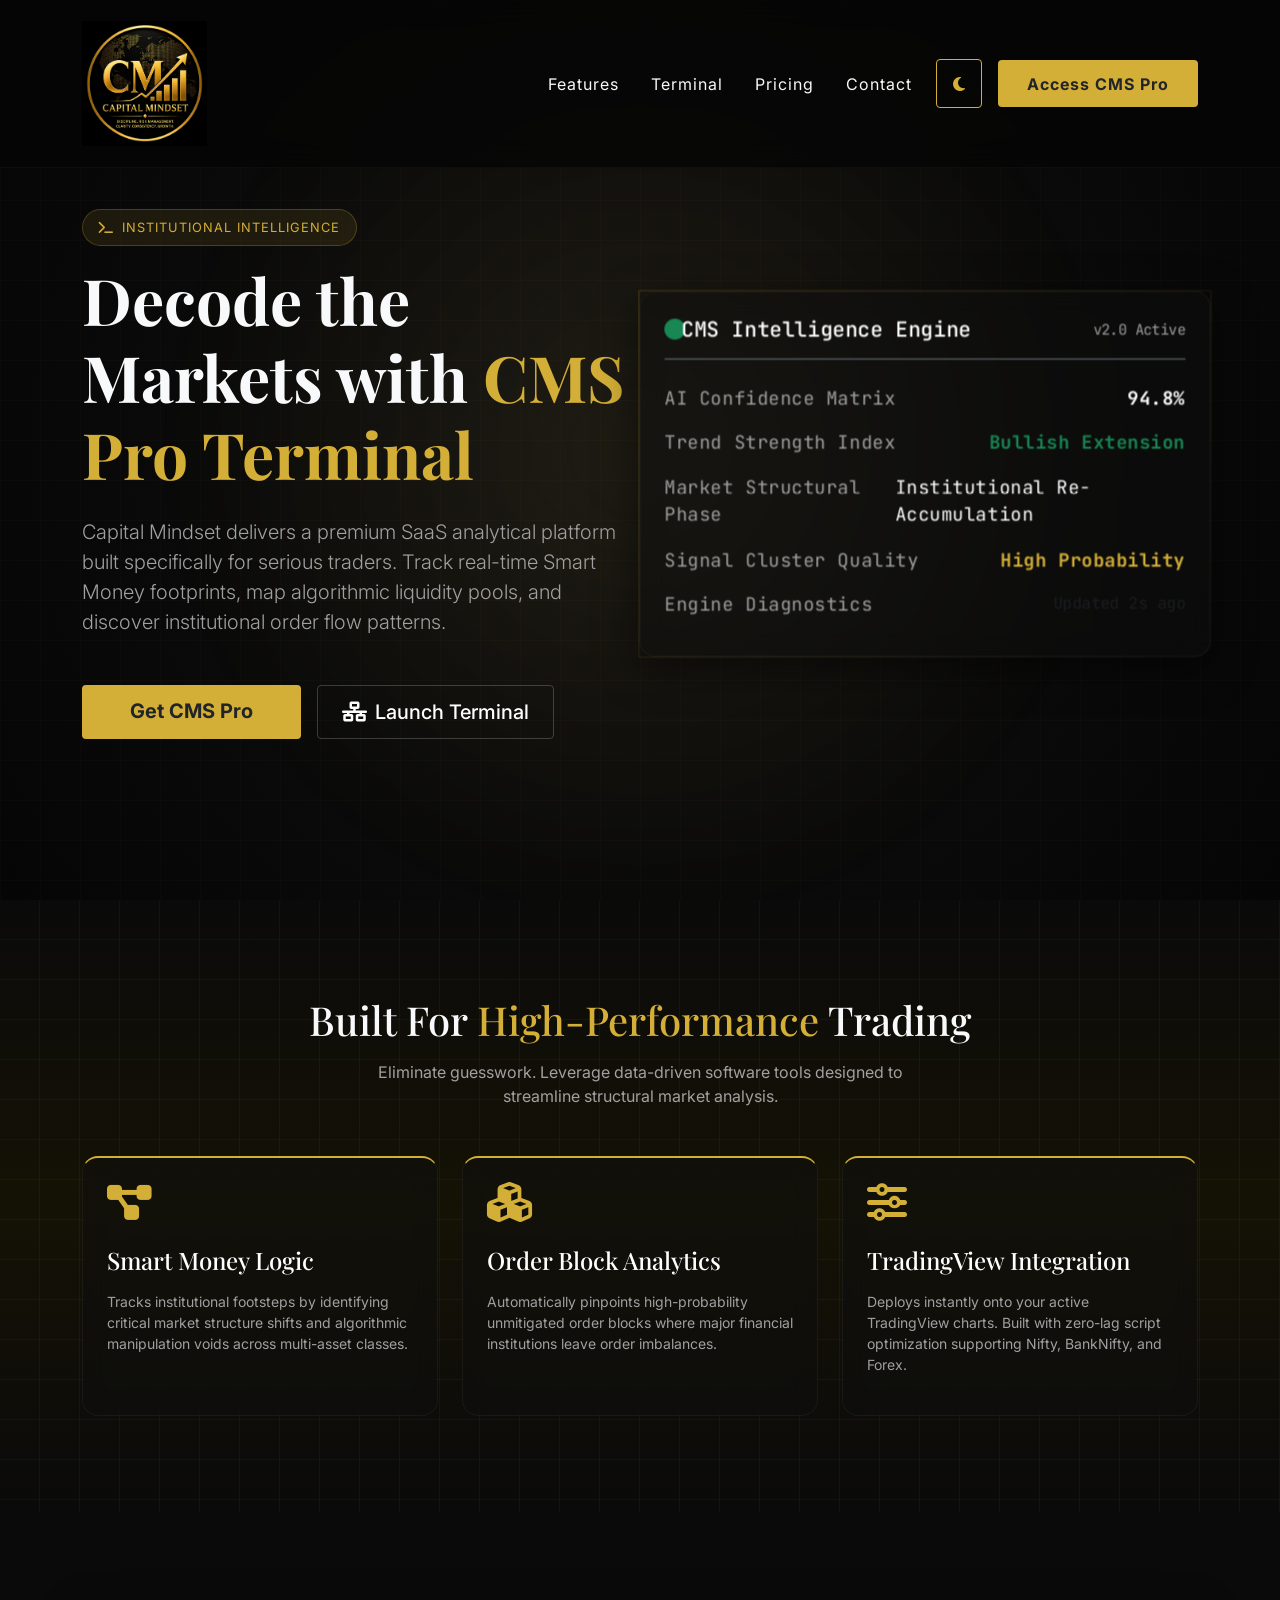
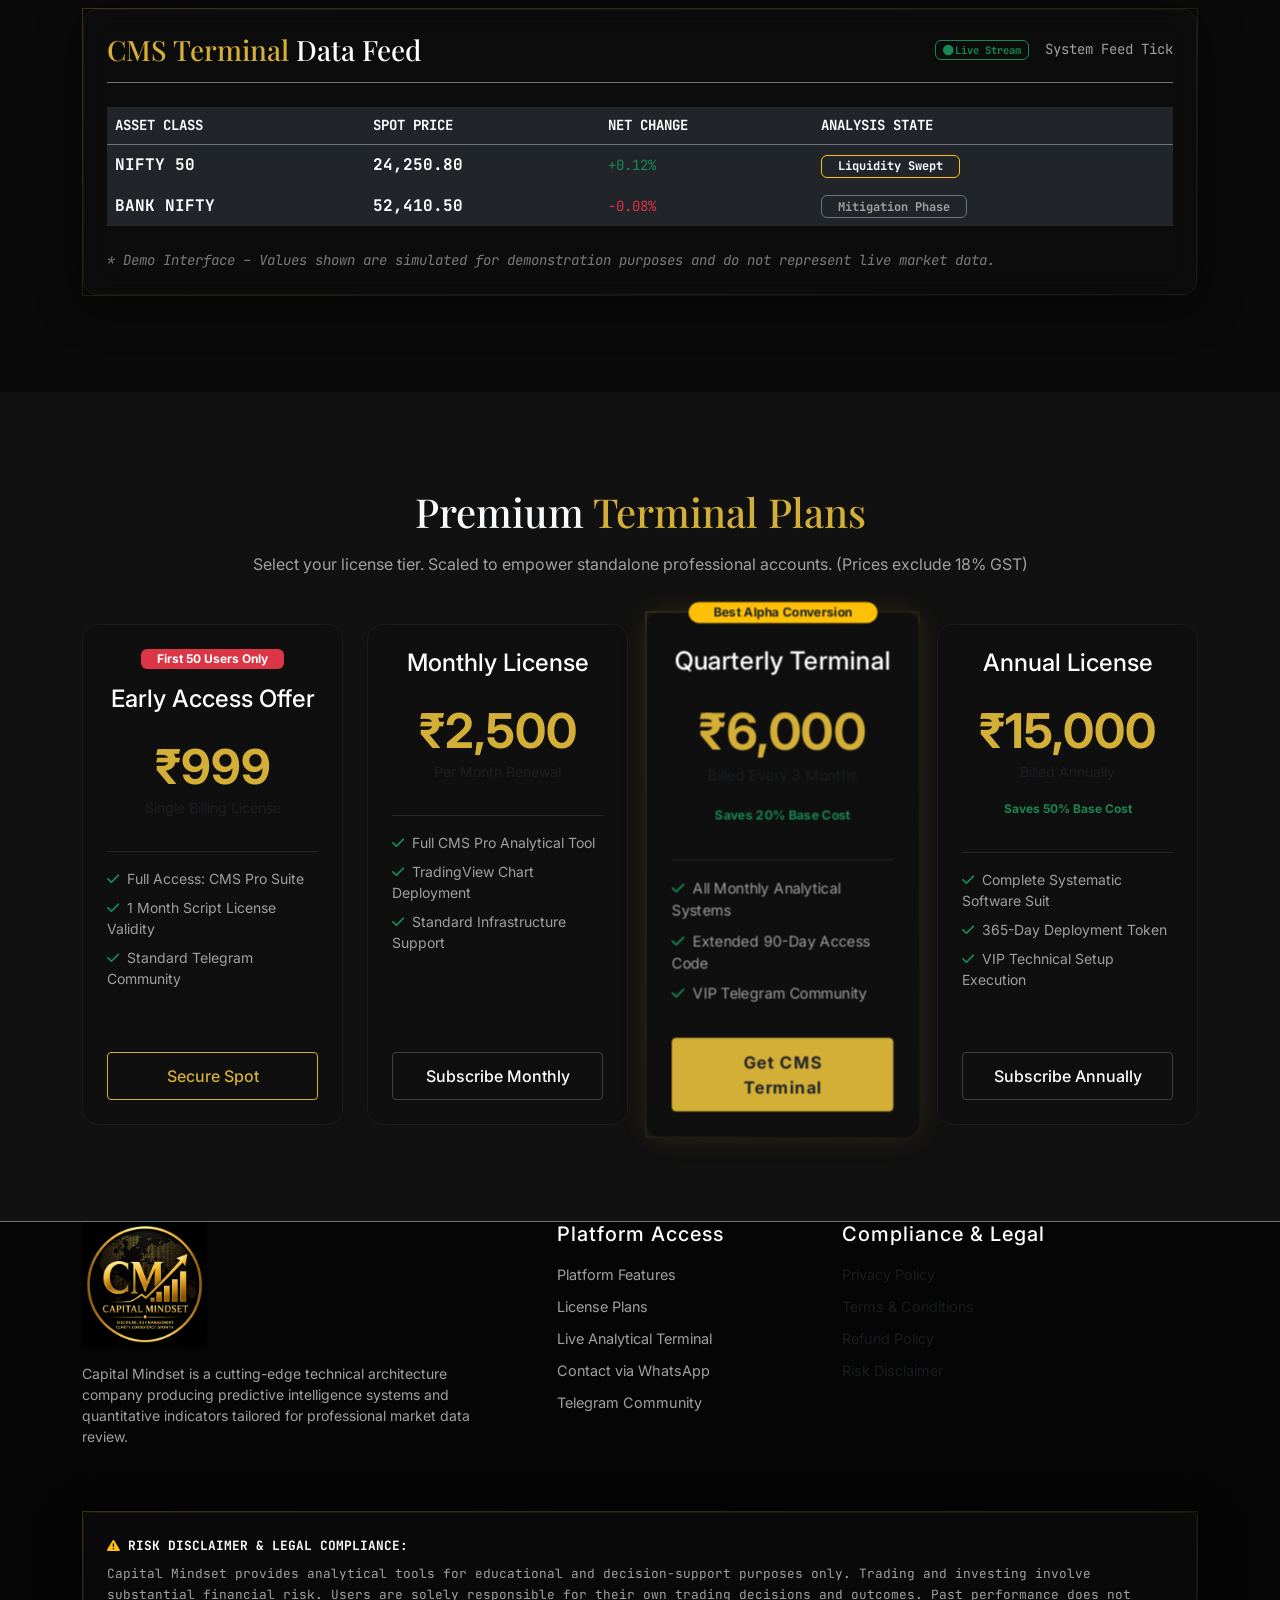
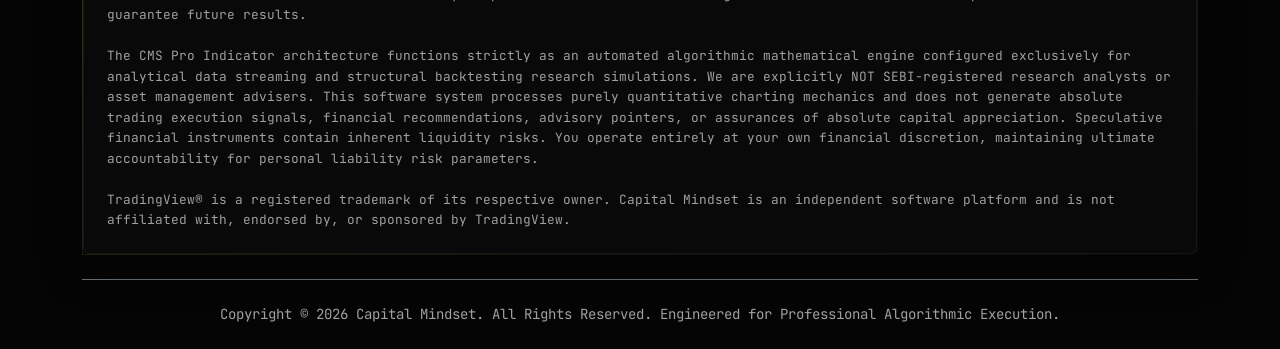
==== commit a3529d57: "Update index.html" ====
--- a/index.html
+++ b/index.html
@@ -351,4 +351,4 @@
     <!-- Local Application Javascript Logic -->
     <script src="script.js"></script>
 </body>
-</html>+</html>
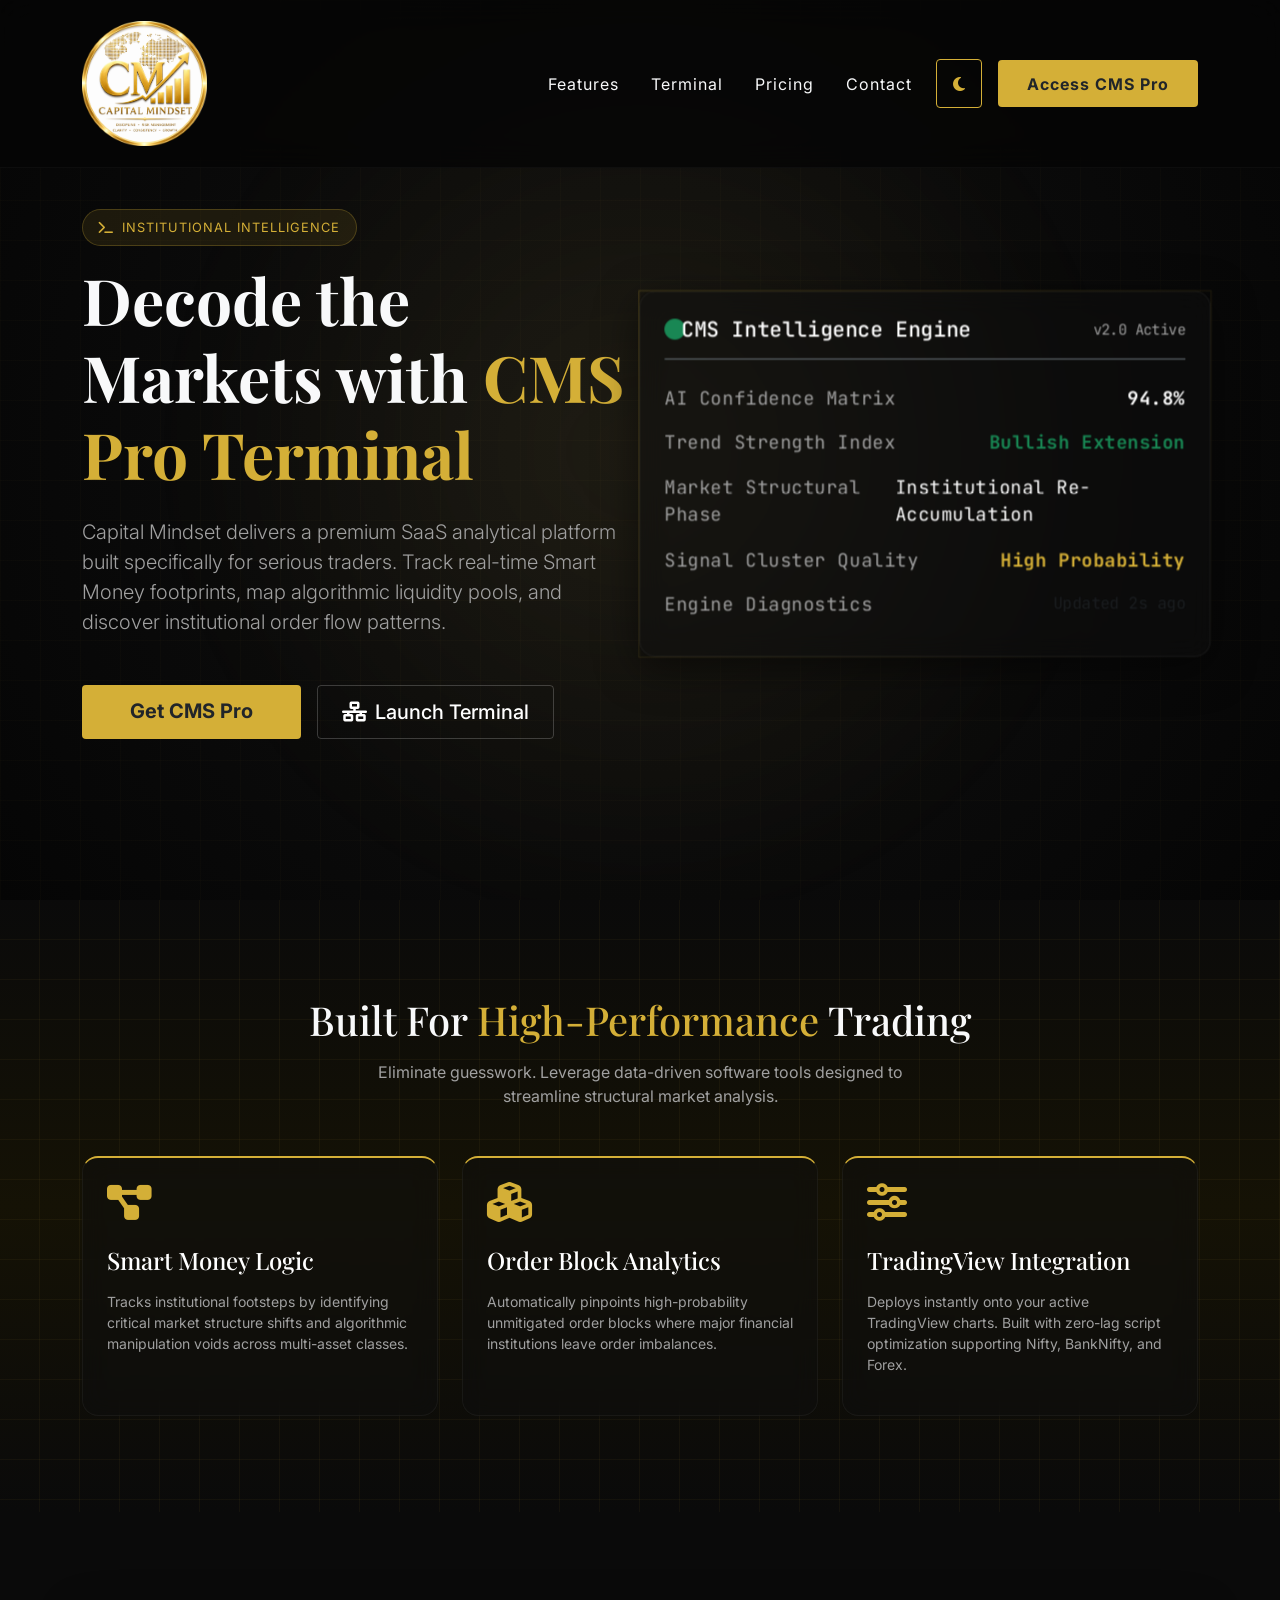
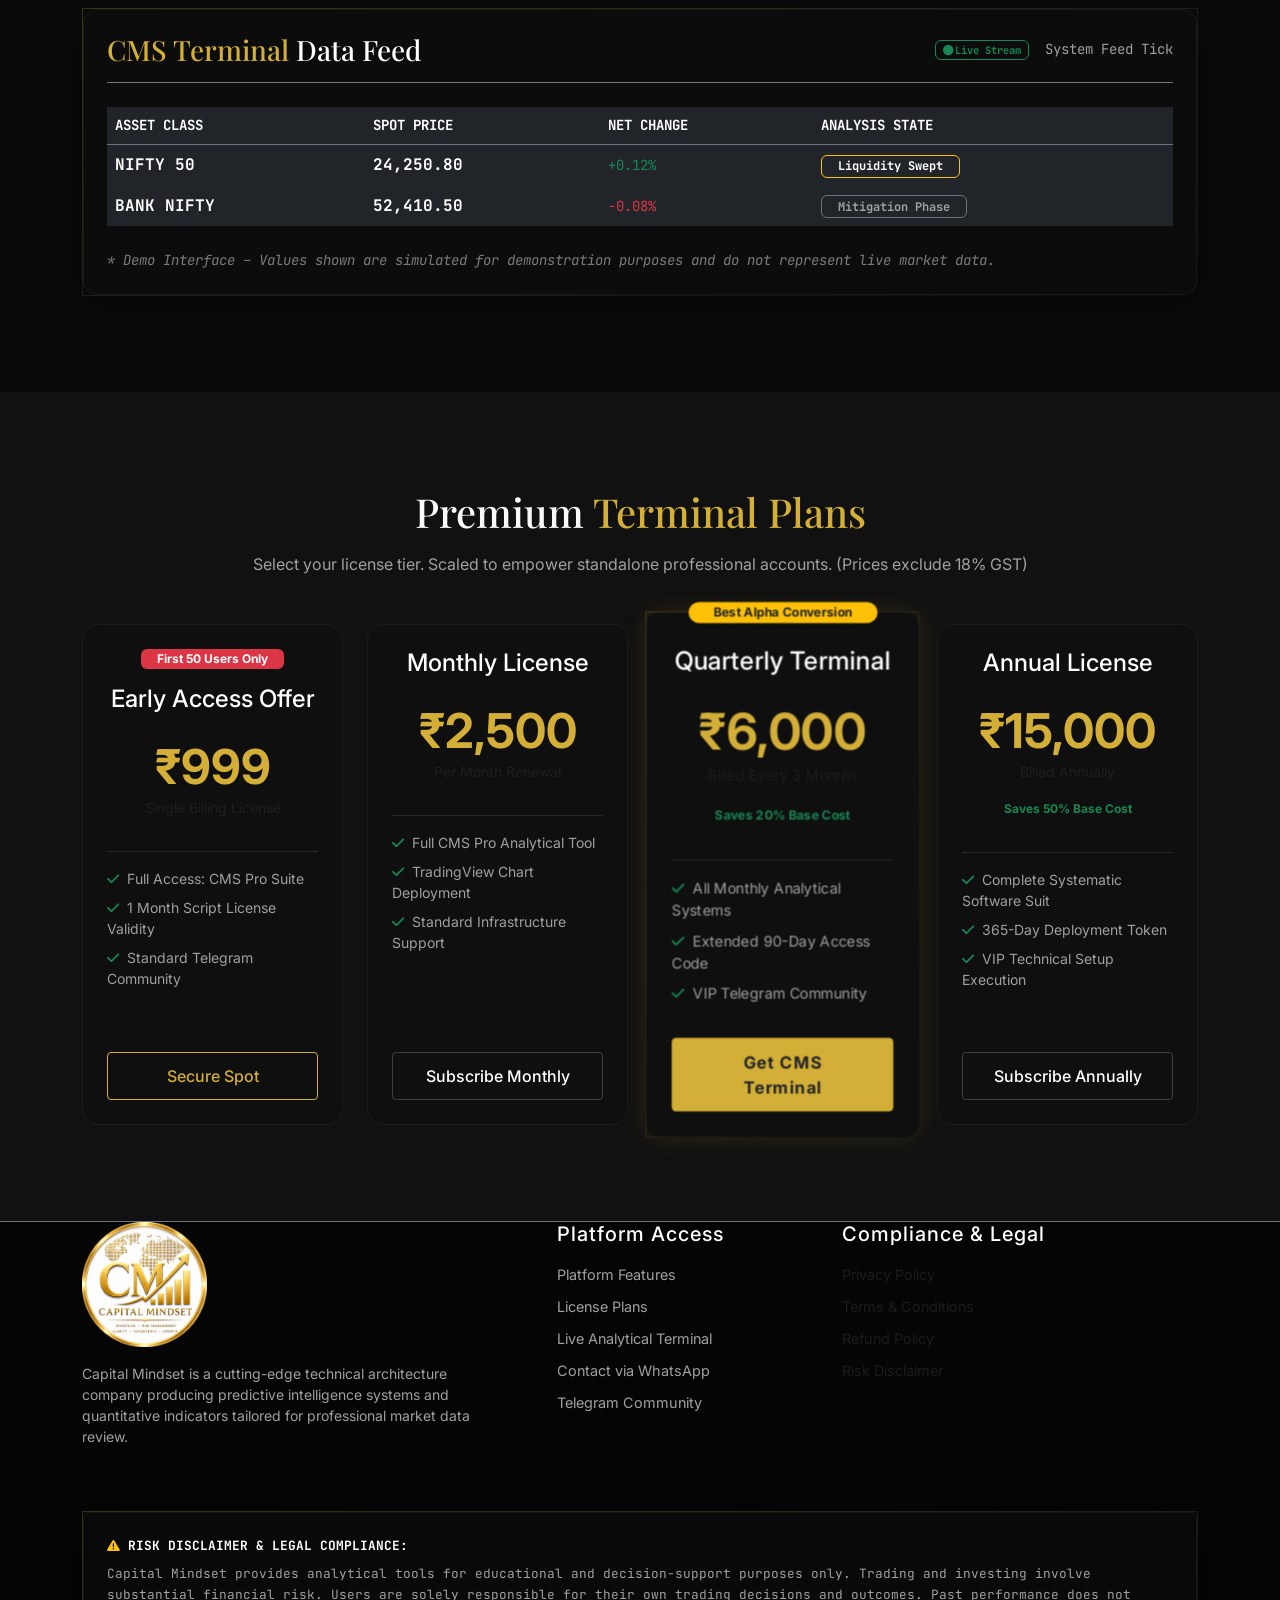
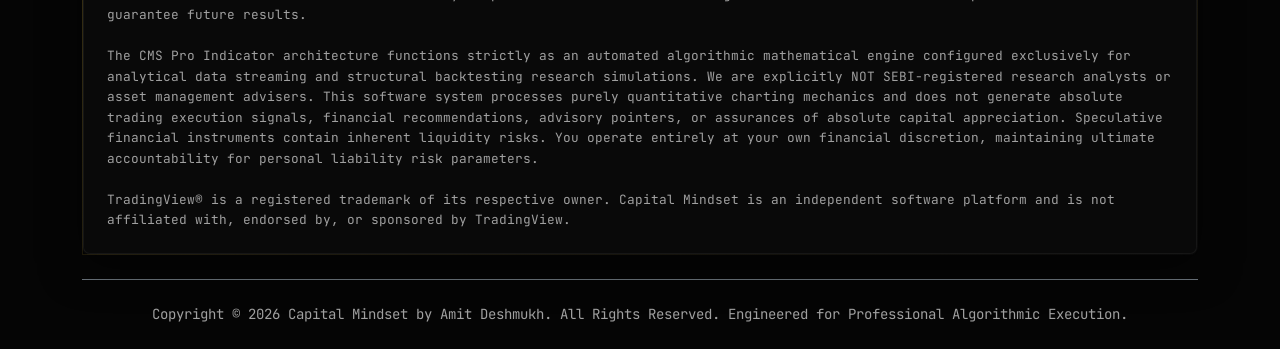
==== commit a86469d2: "Update index.html" ====
--- a/index.html
+++ b/index.html
@@ -12,21 +12,21 @@
     
     <!-- Canonical URL & Favicon -->
     <link rel="canonical" href="https://capitalmindset.co.in/">
-    <link rel="icon" type="image/png" href="logo.png">
+    <link rel="icon" type="image/png" href="images/logo.png">
     
     <!-- Open Graph / Facebook -->
     <meta property="og:type" content="website">
     <meta property="og:url" content="https://capitalmindset.co.in">
     <meta property="og:title" content="Capital Mindset | Institutional SMC Indicator for TradingView">
     <meta property="og:description" content="Automate your chart markup with CMS Pro. Advanced technical analysis software featuring Smart Money Concepts, Order Blocks, and Liquidity mapping for TradingView.">
-    <meta property="og:image" content="https://capitalmindset.co.in/logo.png">
+    <meta property="og:image" content="https://capitalmindset.co.in/images/logo.png">
 
     <!-- Twitter -->
     <meta property="twitter:card" content="summary_large_image">
     <meta property="twitter:url" content="https://capitalmindset.co.in">
     <meta property="twitter:title" content="Capital Mindset | Institutional SMC Indicator for TradingView">
     <meta property="twitter:description" content="Automate your chart markup with CMS Pro. Advanced technical analysis software featuring Smart Money Concepts, Order Blocks, and Liquidity mapping for TradingView.">
-    <meta property="twitter:image" content="https://capitalmindset.co.in/logo.png">
+    <meta property="twitter:image" content="https://capitalmindset.co.in/images/logo.png">
 
     <!-- Fonts & Third-Party Library CDNs -->
     <link rel="preconnect" href="https://fonts.googleapis.com">
@@ -58,7 +58,8 @@
     <nav id="mainNav" class="navbar navbar-expand-lg fixed-top glass-nav" aria-label="Main Navigation">
         <div class="container">
             <a class="navbar-brand d-flex align-items-center" href="#">
-                <img src="logo.png" alt="Capital Mindset Logo" class="nav-logo me-2" loading="lazy">
+                <!-- LOGO FIX HERE -->
+                <img src="images/logo.png" alt="Capital Mindset Logo" class="nav-logo me-2" loading="lazy">
             </a>
             <button class="navbar-toggler custom-toggler" type="button" data-bs-toggle="collapse" data-bs-target="#navbarNav" aria-controls="navbarNav" aria-expanded="false" aria-label="Toggle navigation">
                 <i class="fas fa-bars text-gold"></i>
@@ -297,7 +298,8 @@
         <div class="container">
             <div class="row g-4 mb-5">
                 <div class="col-lg-5">
-                    <img src="logo.png" alt="Capital Mindset Operational Logo" height="70" class="mb-3 nav-logo" loading="lazy">
+                    <!-- LOGO FIX HERE -->
+                    <img src="images/logo.png" alt="Capital Mindset Operational Logo" height="70" class="mb-3 nav-logo" loading="lazy">
                     <p class="text-gray small pe-lg-5">
                         Capital Mindset is a cutting-edge technical architecture company producing predictive intelligence systems and quantitative indicators tailored for professional market data review.
                     </p>
@@ -338,7 +340,8 @@
 
             <div class="text-center border-top border-secondary pt-4 mt-4">
                 <p class="text-gray small mb-0 terminal-font">
-                    Copyright &copy; 2026 Capital Mindset. All Rights Reserved. Engineered for Professional Algorithmic Execution.
+                    <!-- NAME FIX HERE -->
+                    Copyright &copy; 2026 Capital Mindset by Amit Deshmukh. All Rights Reserved. Engineered for Professional Algorithmic Execution.
                 </p>
             </div>
         </div>
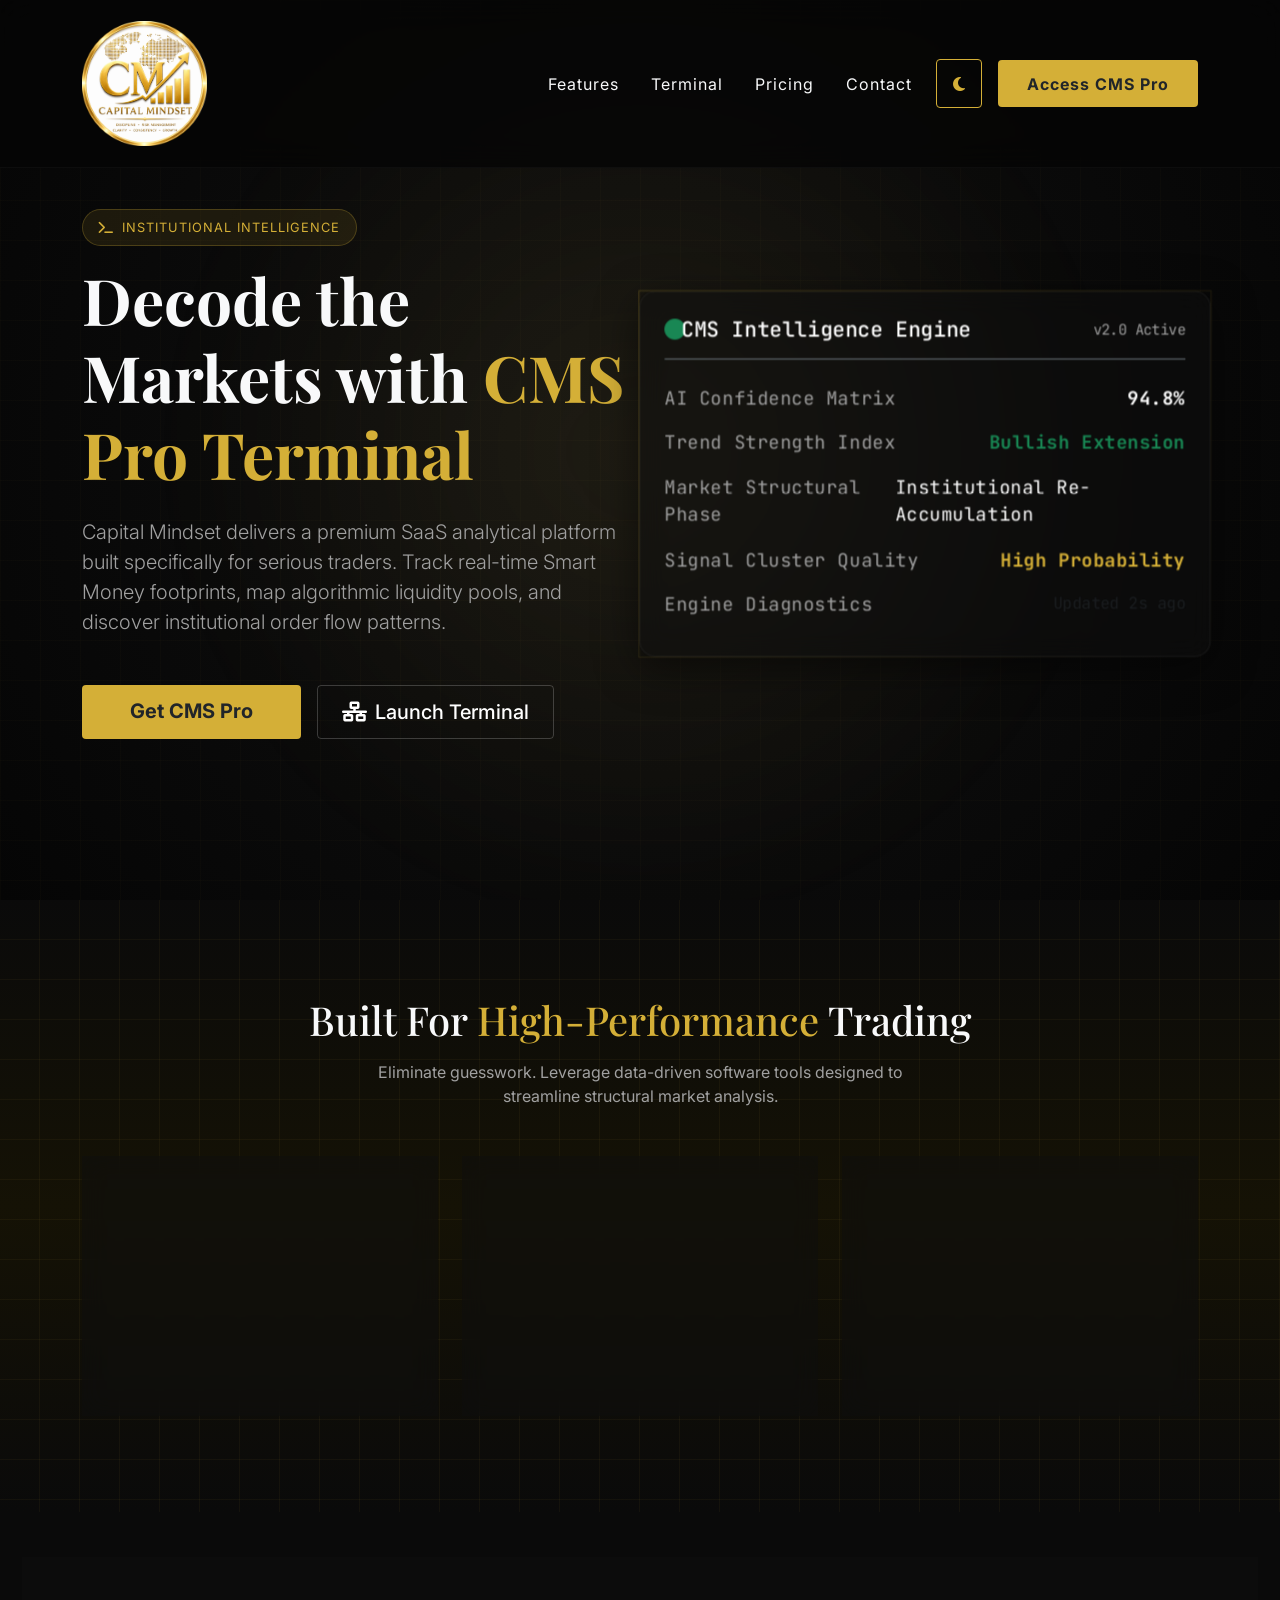
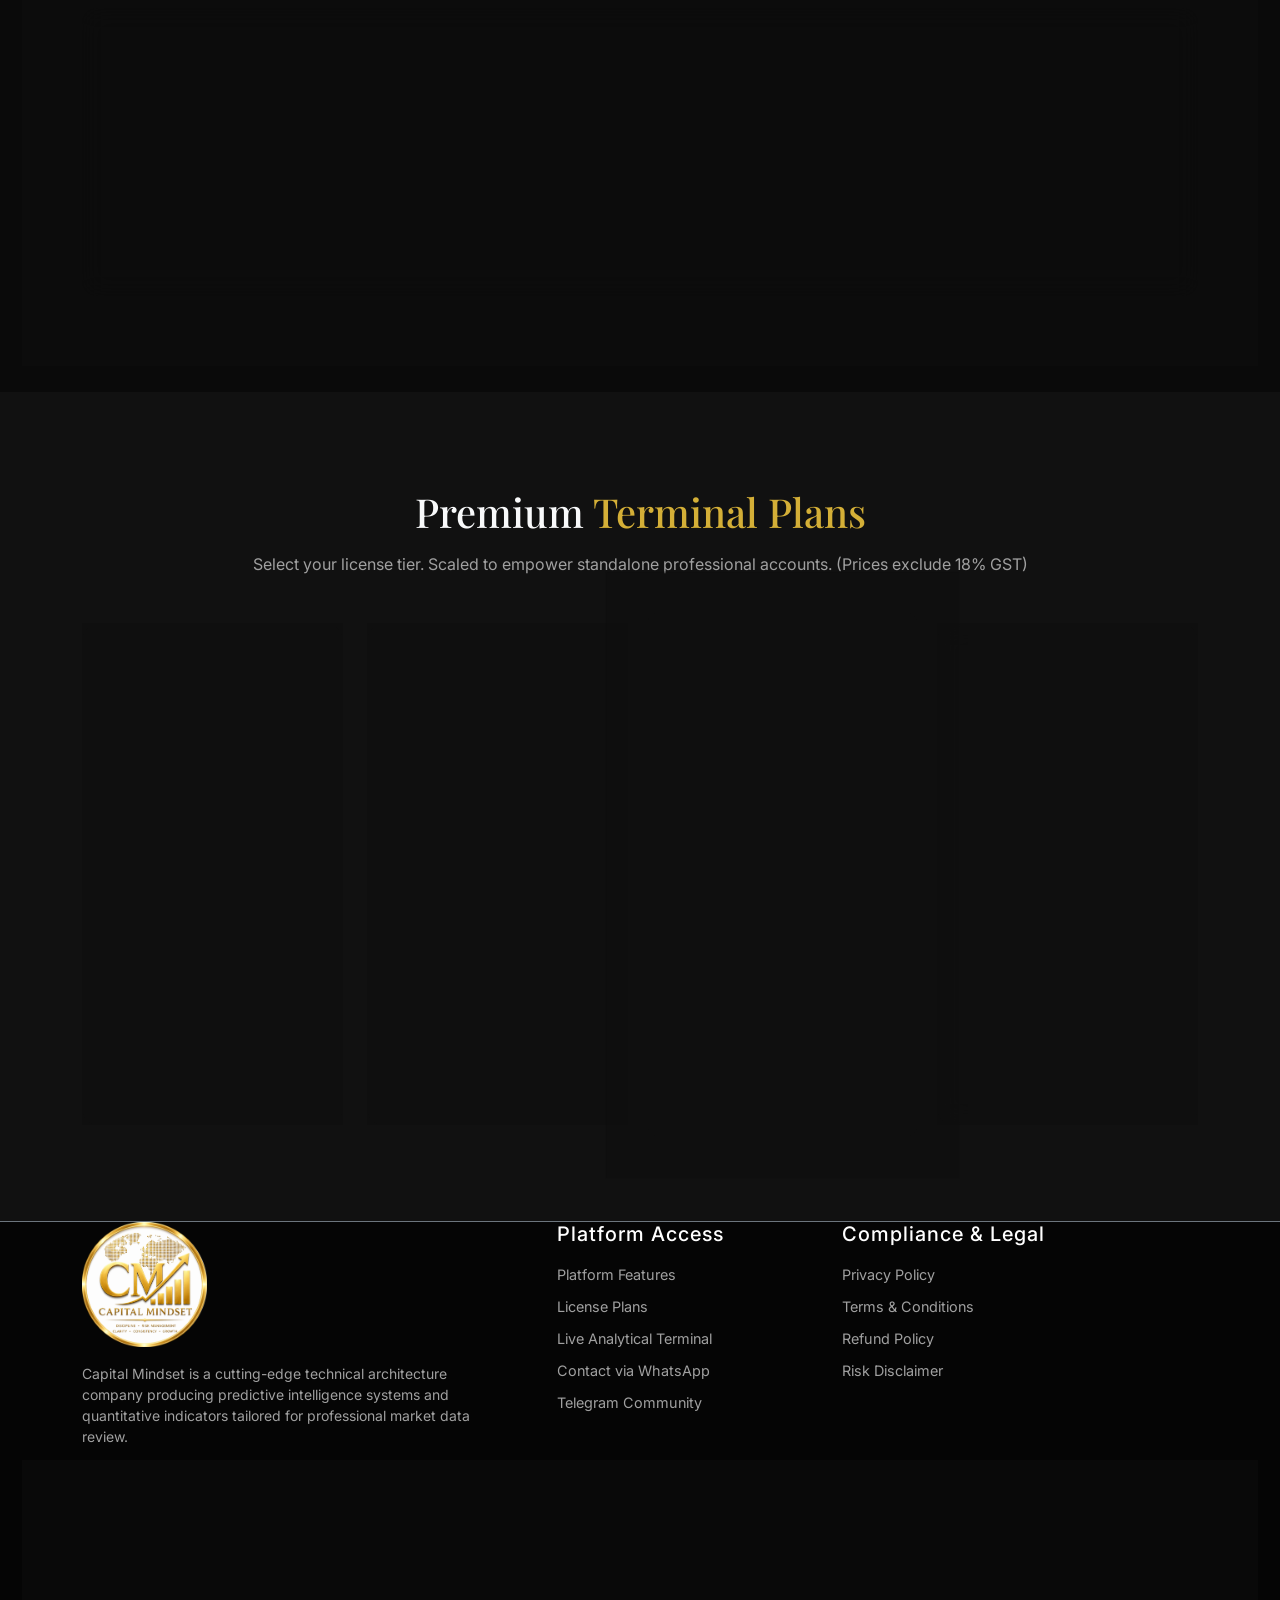
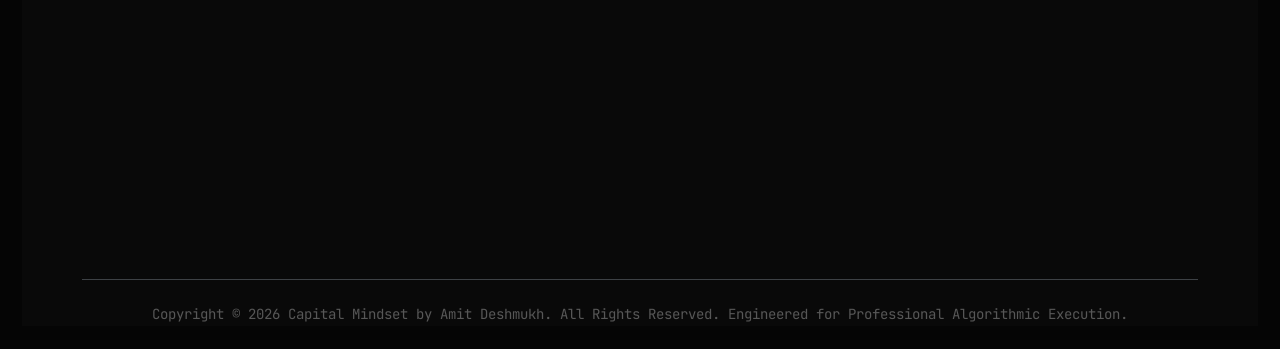
==== commit fc6fb344: "Fix HTML links in footer section" ====
--- a/index.html
+++ b/index.html
@@ -318,10 +318,10 @@
                 <div class="col-lg-4 col-md-6">
                     <h5 class="text-white mb-3 tracking-wide">Compliance & Legal</h5>
                     <ul class="list-unstyled footer-links">
-                        <li><a href="privacy.html" class="text-muted">Privacy Policy</a></li>
-                        <li><a href="terms.html" class="text-muted">Terms & Conditions</a></li>
-                        <li><a href="refund.html" class="text-muted">Refund Policy</a></li>
-                        <li><a href="disclaimer.html" class="text-muted">Risk Disclaimer</a></li>
+                        <li><a href="privacy.html">Privacy Policy</a></li>
+<li><a href="terms.html">Terms & Conditions</a></li>
+<li><a href="refund.html">Refund Policy</a></li>
+<li><a href="disclaimer.html">Risk Disclaimer</a></li>
                     </ul>
                 </div>
             </div>
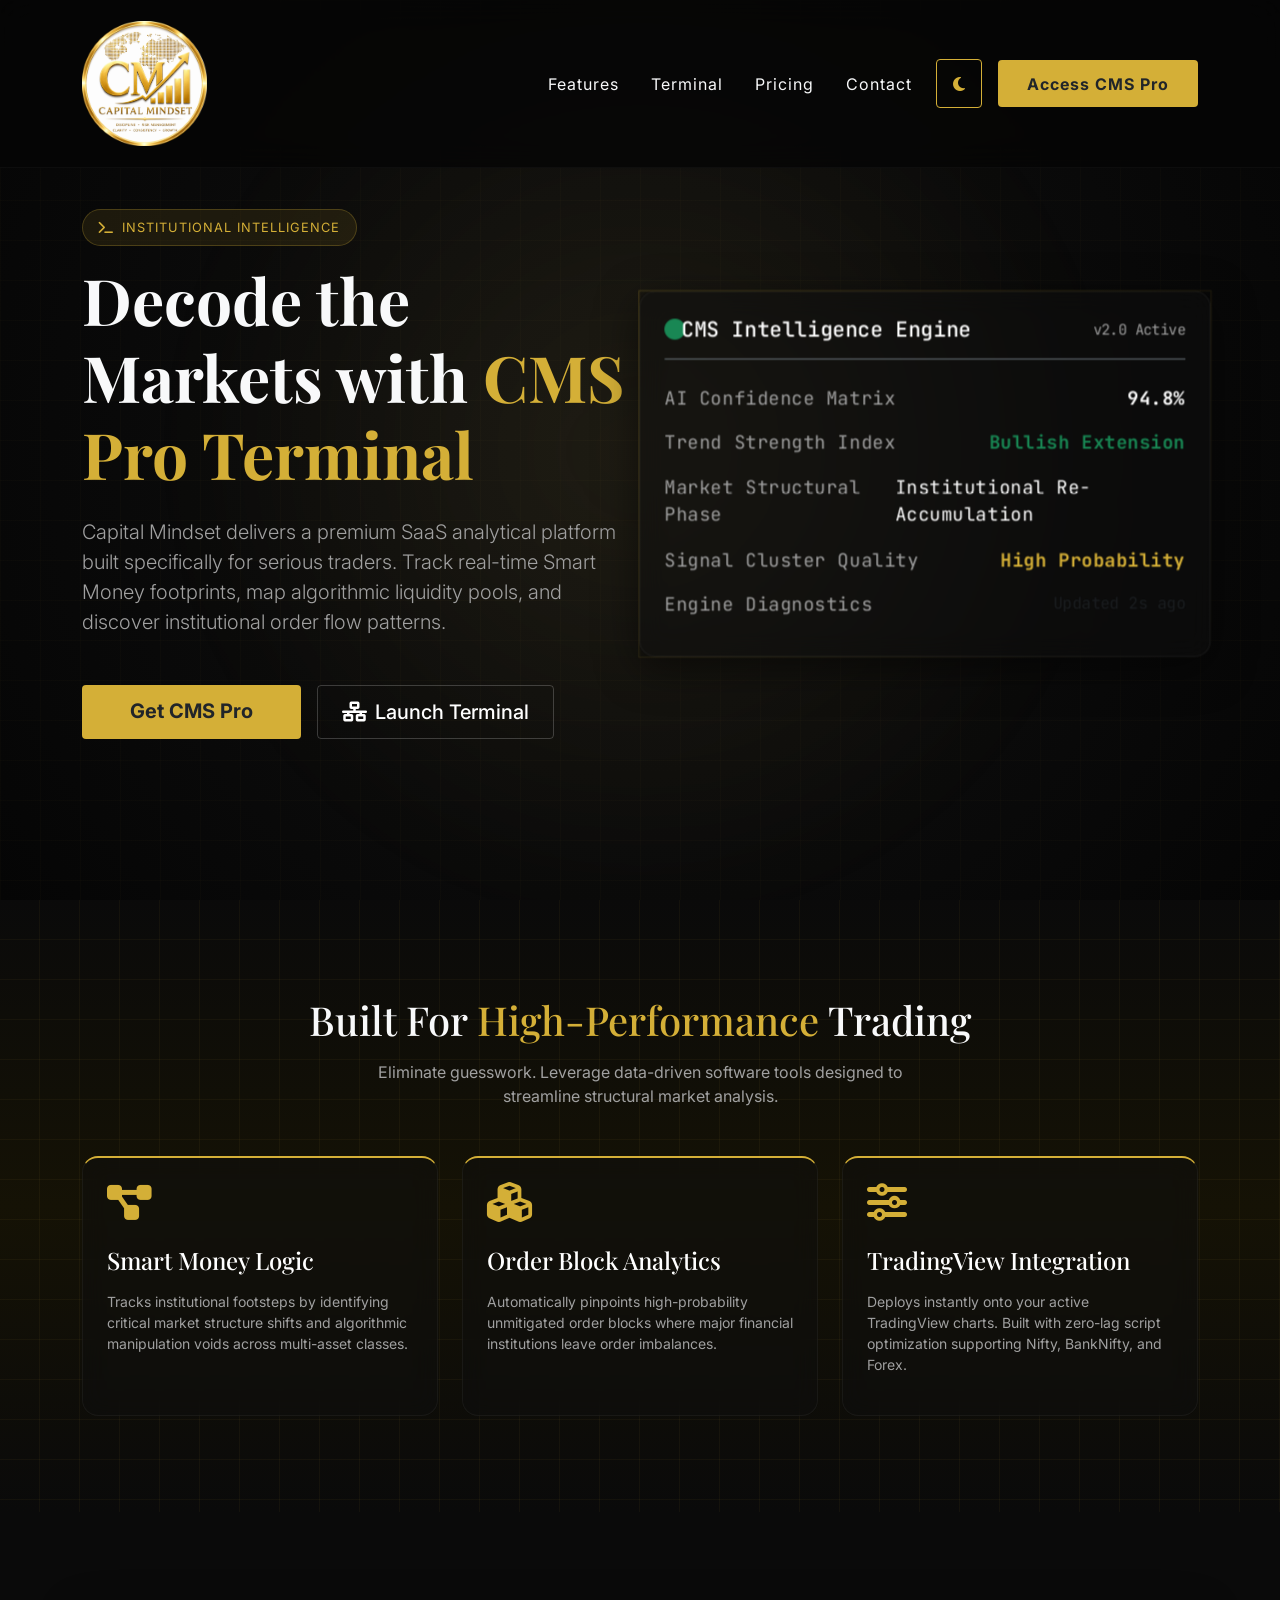
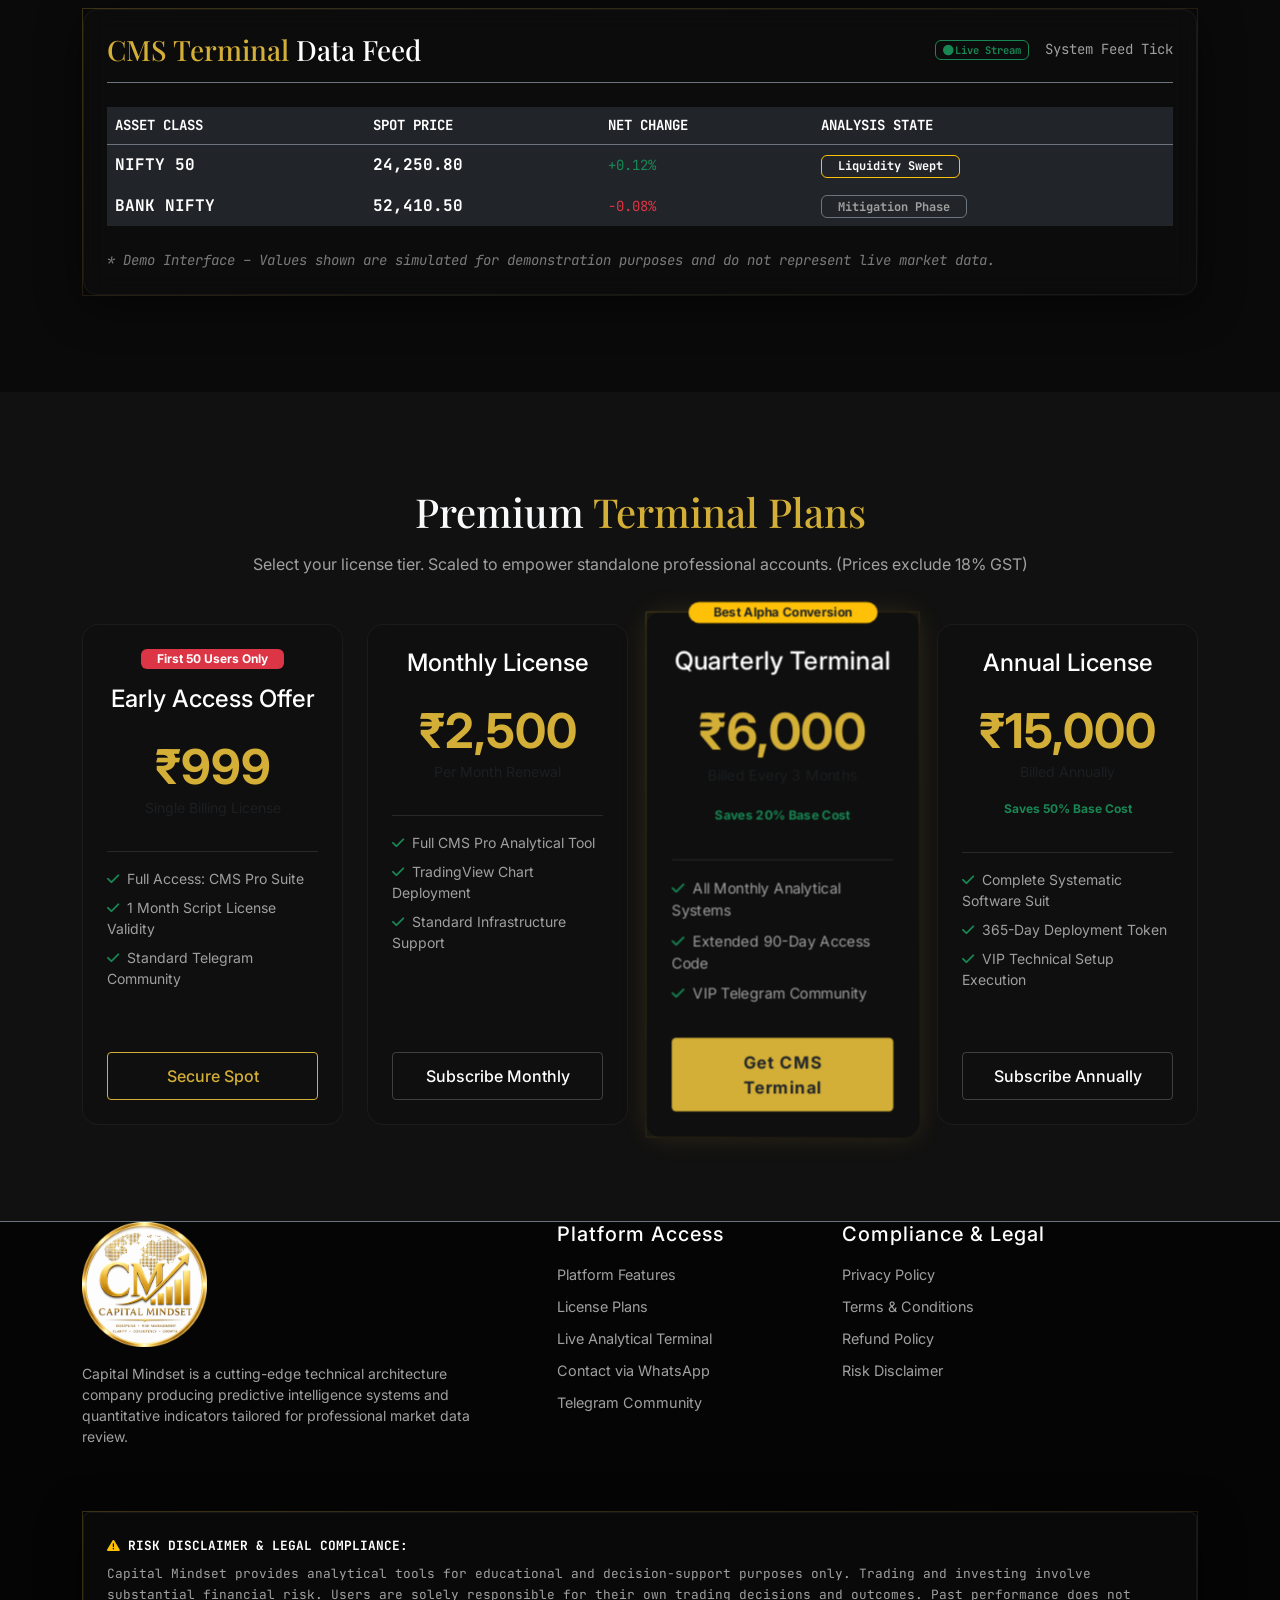
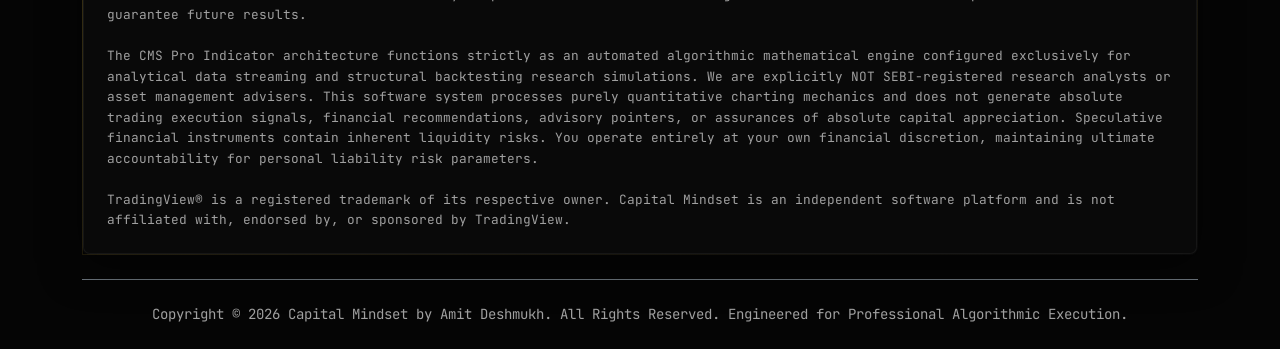
==== commit 627934a9: "Fix indentation in footer links section" ====
--- a/index.html
+++ b/index.html
@@ -319,9 +319,9 @@
                     <h5 class="text-white mb-3 tracking-wide">Compliance & Legal</h5>
                     <ul class="list-unstyled footer-links">
                         <li><a href="privacy.html">Privacy Policy</a></li>
-<li><a href="terms.html">Terms & Conditions</a></li>
-<li><a href="refund.html">Refund Policy</a></li>
-<li><a href="disclaimer.html">Risk Disclaimer</a></li>
+                        <li><a href="terms.html">Terms & Conditions</a></li>
+                        <li><a href="refund.html">Refund Policy</a></li>
+                        <li><a href="disclaimer.html">Risk Disclaimer</a></li>
                     </ul>
                 </div>
             </div>
